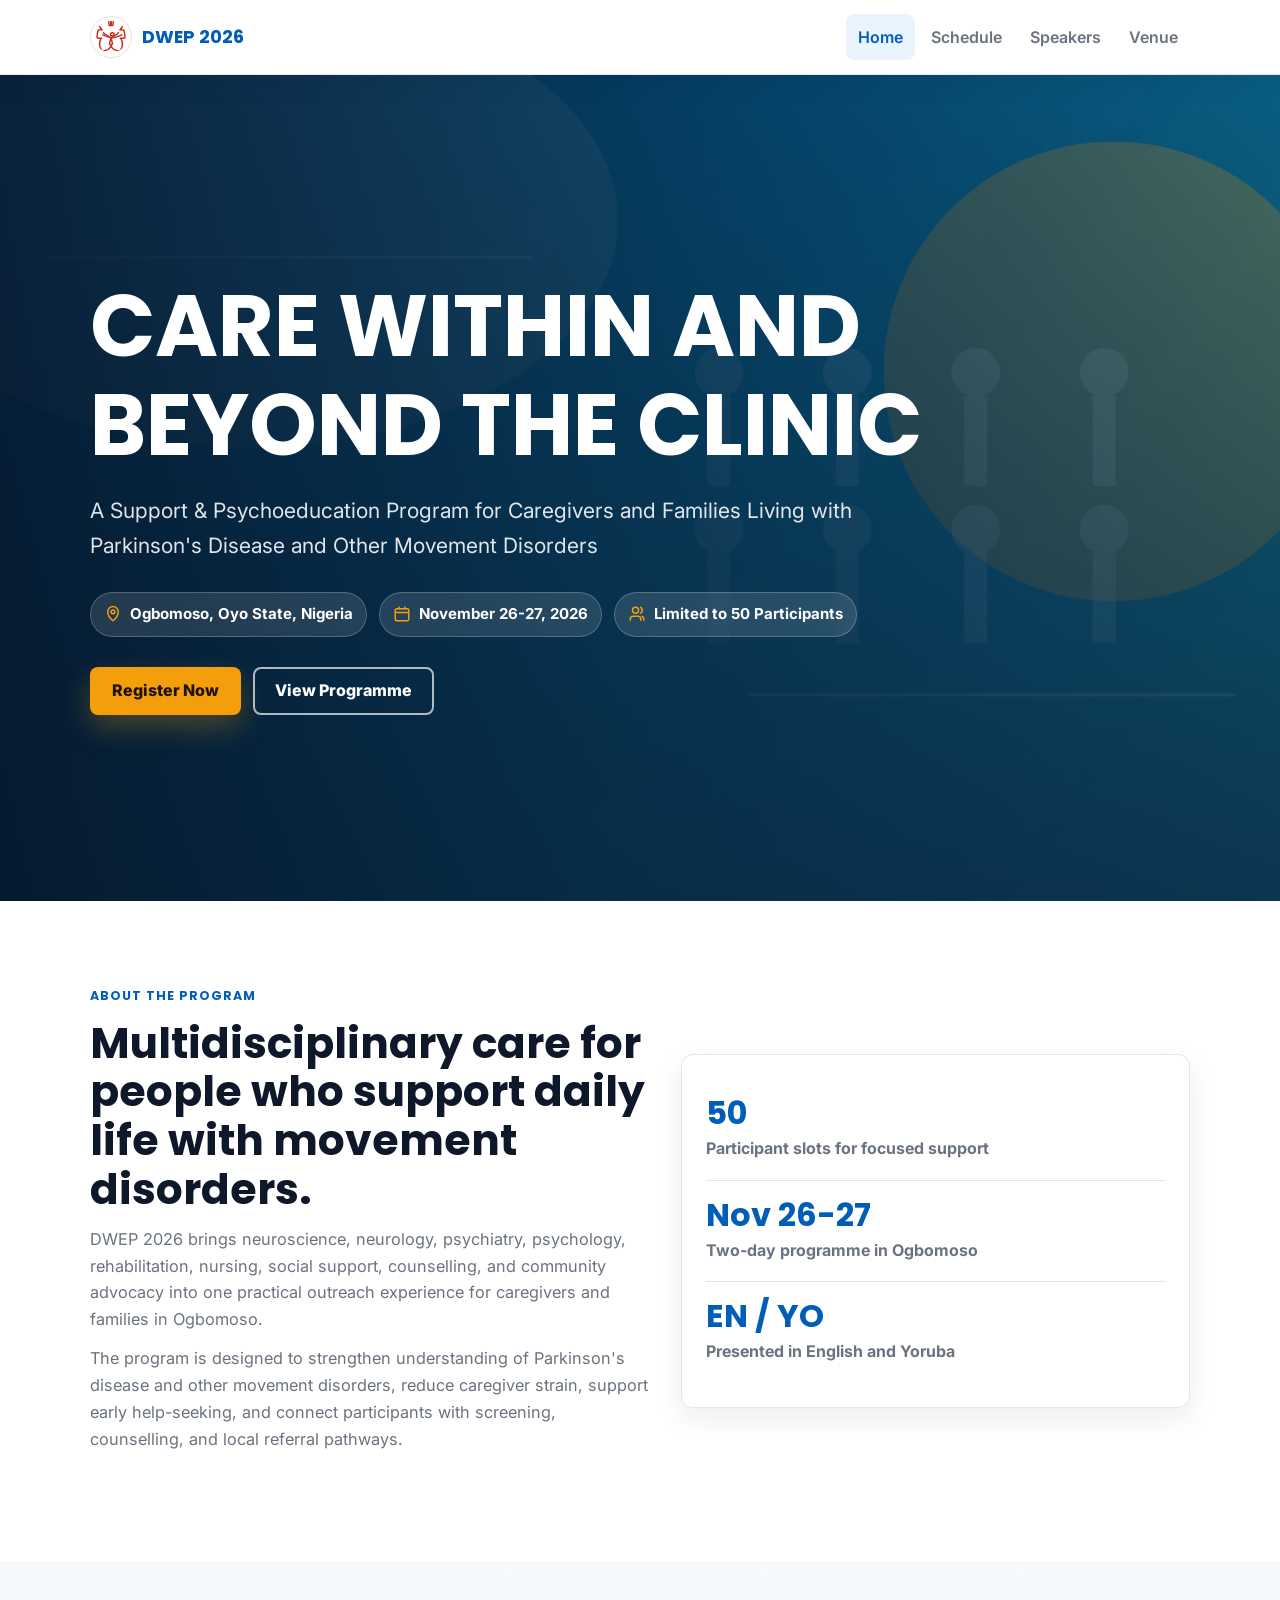
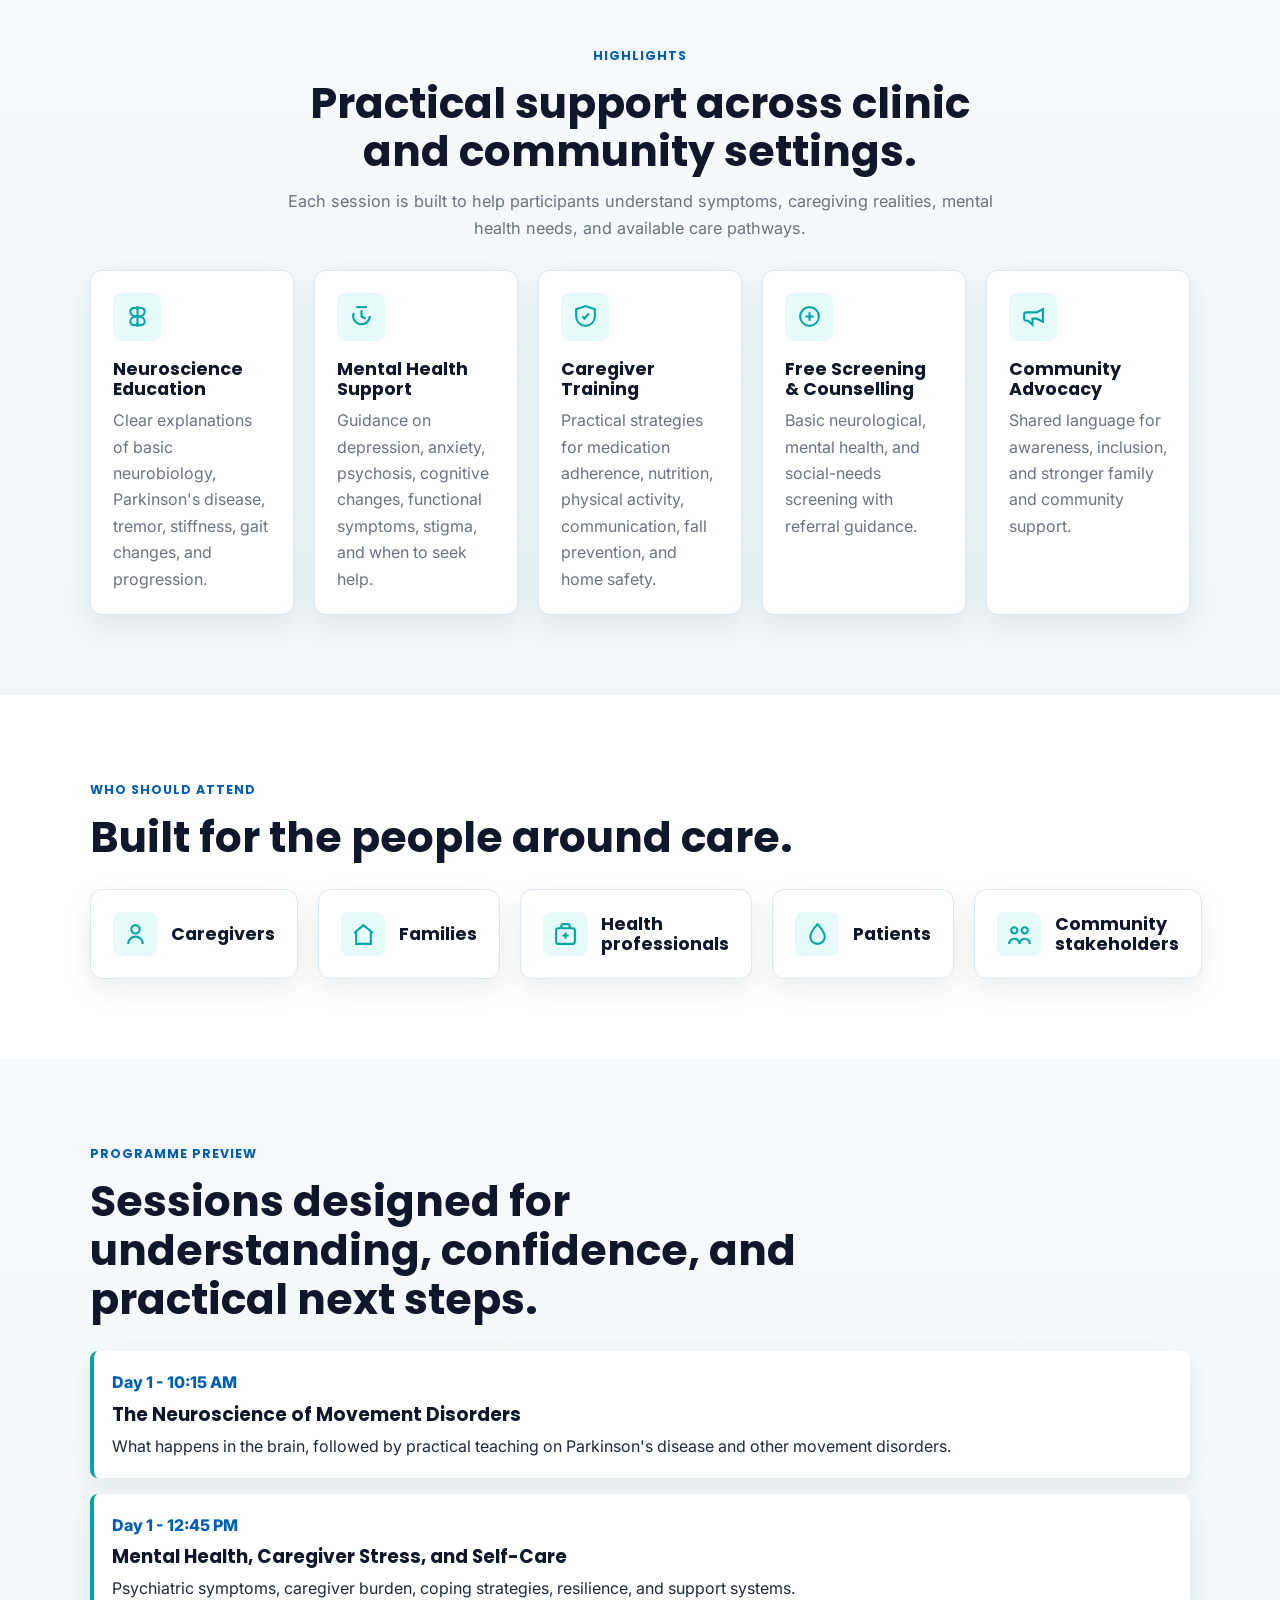
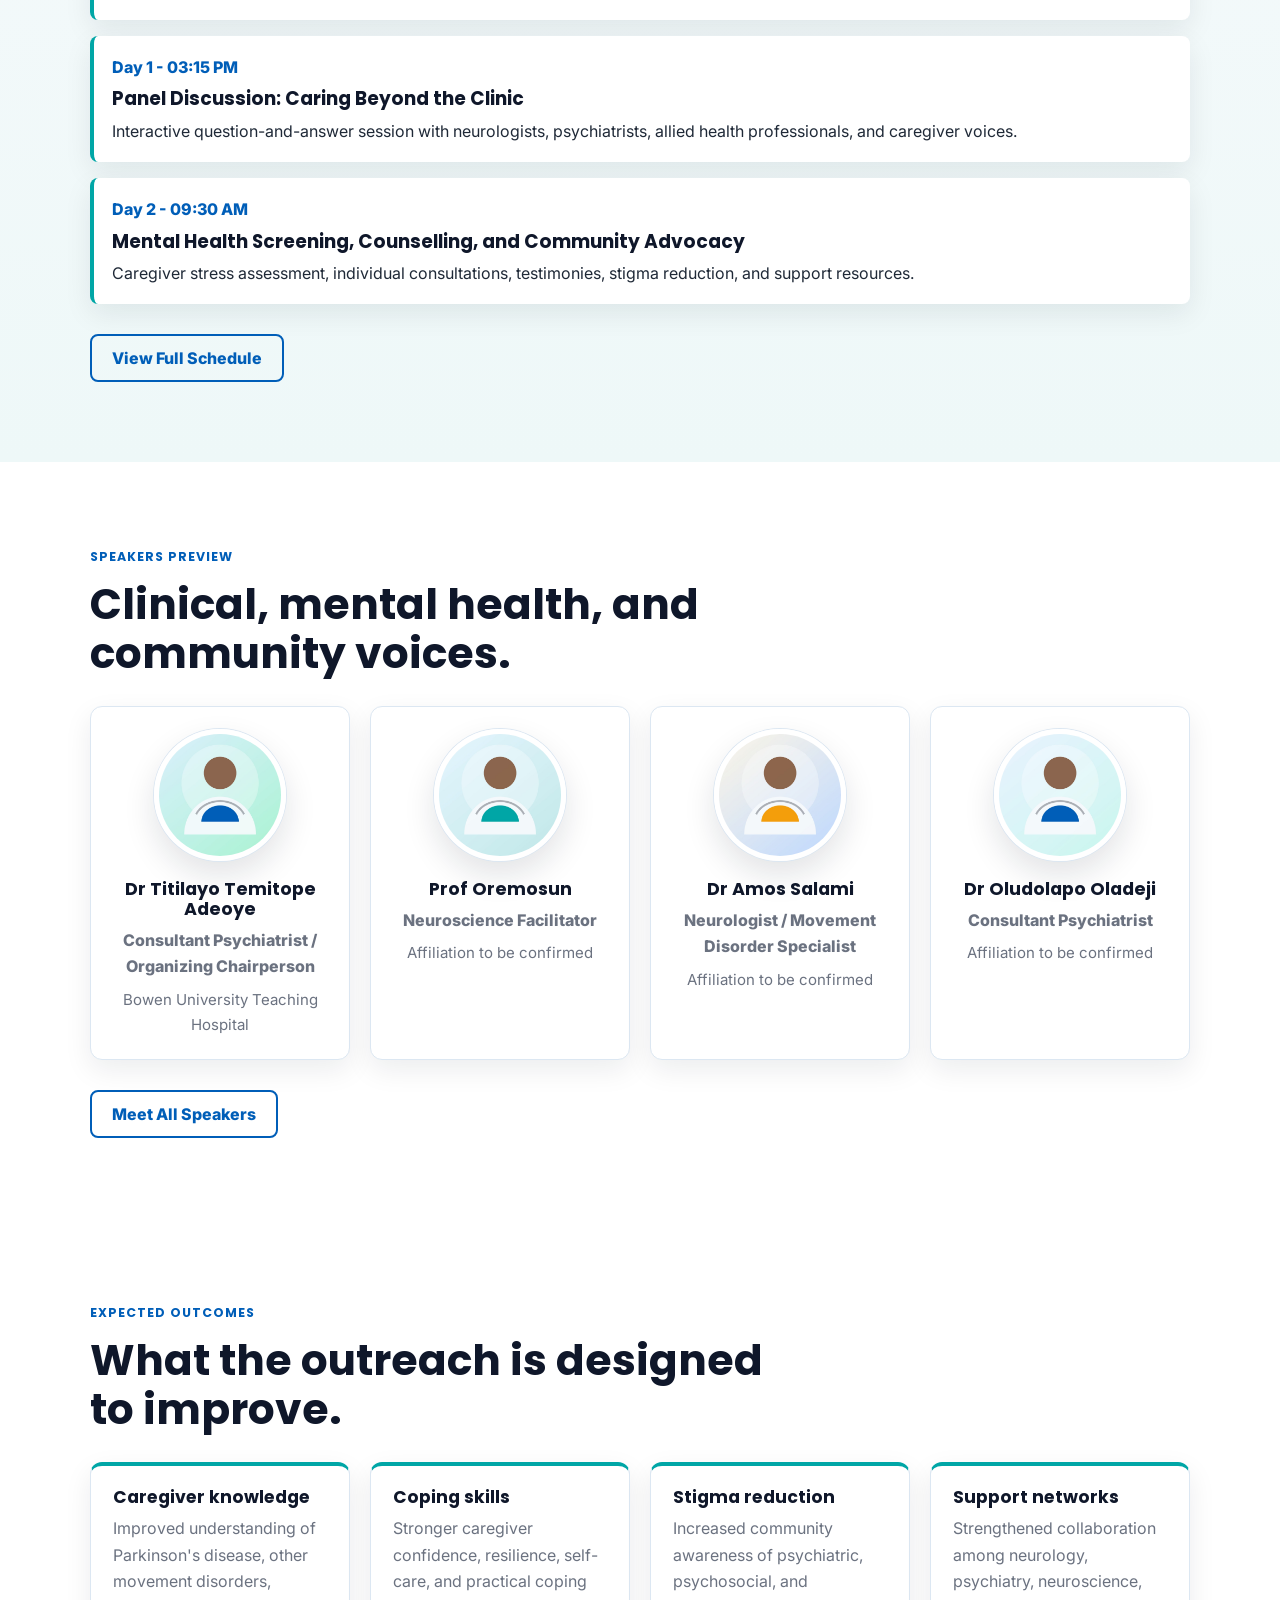
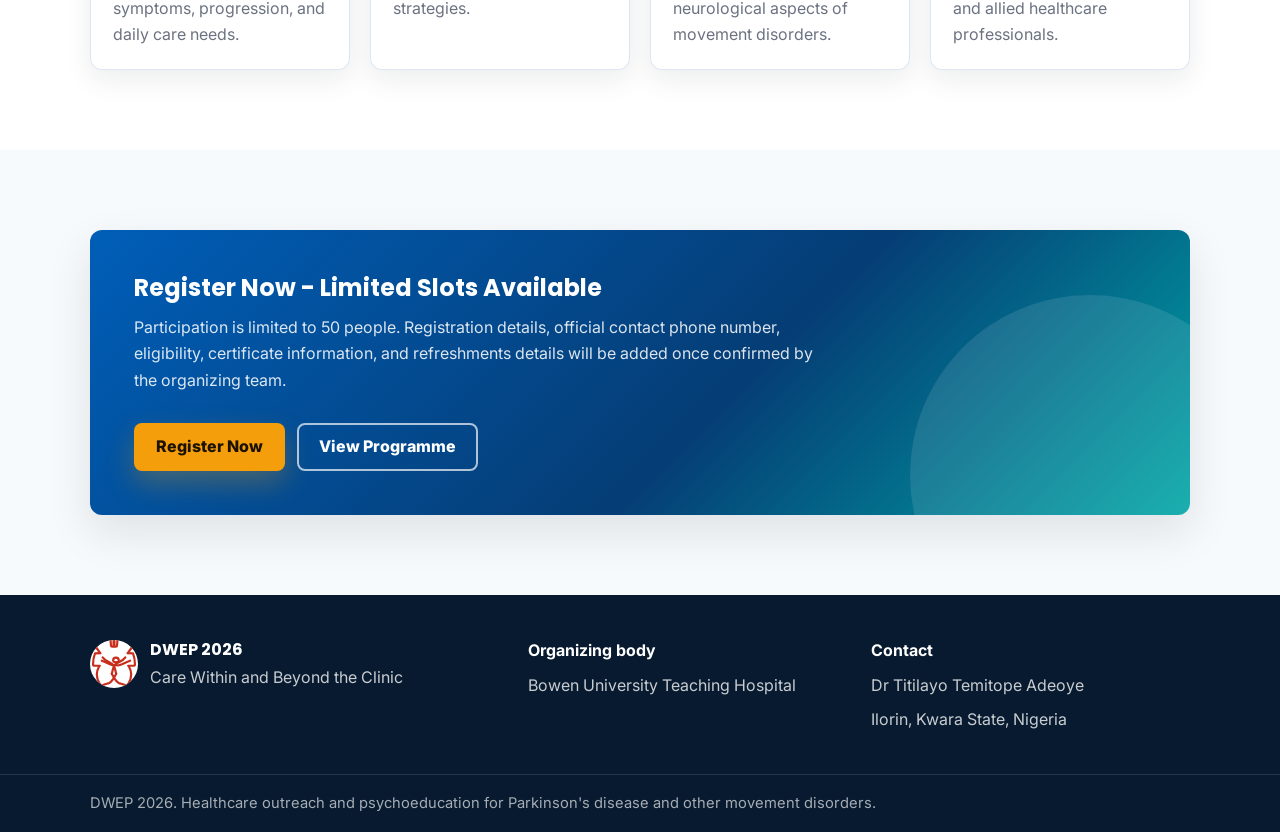
==== index.html @ 872b18bb "Build DWEP outreach website" ====
<!DOCTYPE html>
<html lang="en">
<head>
  <meta charset="UTF-8">
  <meta name="viewport" content="width=device-width, initial-scale=1.0">
  <meta name="description" content="DWEP 2026 is a November 26-27, 2026 healthcare outreach and psychoeducation program for Parkinson's disease and other movement disorders in Nigeria.">
  <title>DWEP 2026 | Care Within and Beyond the Clinic</title>
  <link rel="preconnect" href="https://fonts.googleapis.com">
  <link rel="preconnect" href="https://fonts.gstatic.com" crossorigin>
  <link href="https://fonts.googleapis.com/css2?family=Inter:wght@400;500;700;800&family=Poppins:wght@600;700&display=swap" rel="stylesheet">
  <link rel="stylesheet" href="main.css">
</head>
<body>
  <a class="skip-link" href="#main">Skip to content</a>

  <header class="site-header">
    <div class="container navbar">
      <a class="brand" href="index.html" aria-label="DWEP 2026 home">
        <img class="brand-logo" src="assets/images/ipmds-logo.svg" alt="International Parkinson and Movement Disorder Society logo">
        <span>DWEP 2026</span>
      </a>
      <button class="nav-toggle" type="button" aria-label="Open navigation" aria-controls="primary-menu" aria-expanded="false">
        <span aria-hidden="true"></span>
      </button>
      <nav class="nav-menu" id="primary-menu" aria-label="Primary navigation">
        <a class="nav-link active" href="index.html">Home</a>
        <a class="nav-link" href="schedule.html">Schedule</a>
        <a class="nav-link" href="speakers.html">Speakers</a>
        <a class="nav-link" href="venue.html">Venue</a>
      </nav>
    </div>
  </header>

  <main id="main">
    <section class="hero" aria-label="DWEP 2026 event introduction">
      <div class="hero-slider" aria-hidden="true">
        <div class="hero-slide is-active" style="background-image: url('assets/images/hero-1.jpg');"></div>
        <div class="hero-slide" style="background-image: url('assets/images/hero-2.jpg');"></div>
        <div class="hero-slide" style="background-image: url('assets/images/hero-3.jpg');"></div>
        <div class="hero-slide" style="background-image: url('assets/images/hero-4.jpg');"></div>
      </div>
      <div class="container hero-content">
        <div class="hero-copy">
          <h1>CARE WITHIN AND BEYOND THE CLINIC</h1>
          <p class="hero-subtitle">A Support &amp; Psychoeducation Program for Caregivers and Families Living with Parkinson's Disease and Other Movement Disorders</p>
          <div class="meta-row" aria-label="Event details">
            <span class="meta-item">
              <svg viewBox="0 0 24 24" fill="none" stroke="currentColor" stroke-width="2" aria-hidden="true"><path d="M12 21s7-5.1 7-12a7 7 0 1 0-14 0c0 6.9 7 12 7 12Z"/><circle cx="12" cy="9" r="2.5"/></svg>
              Ogbomoso, Oyo State, Nigeria
            </span>
            <span class="meta-item">
              <svg viewBox="0 0 24 24" fill="none" stroke="currentColor" stroke-width="2" aria-hidden="true"><path d="M8 2v4M16 2v4M3 10h18"/><rect x="3" y="5" width="18" height="16" rx="2"/></svg>
              November 26-27, 2026
            </span>
            <span class="meta-item">
              <svg viewBox="0 0 24 24" fill="none" stroke="currentColor" stroke-width="2" aria-hidden="true"><path d="M17 21v-2a4 4 0 0 0-4-4H7a4 4 0 0 0-4 4v2"/><circle cx="10" cy="7" r="4"/><path d="M21 21v-2a4 4 0 0 0-3-3.87"/><path d="M16 3.13a4 4 0 0 1 0 7.75"/></svg>
              Limited to 50 Participants
            </span>
          </div>
          <div class="hero-actions">
            <a class="btn btn-primary" href="#register">Register Now</a>
            <a class="btn btn-secondary" href="schedule.html">View Programme</a>
          </div>
        </div>
      </div>
    </section>

    <section class="section section-white" id="about">
      <div class="container about-layout">
        <div class="section-header">
          <span class="eyebrow">About the program</span>
          <h2>Multidisciplinary care for people who support daily life with movement disorders.</h2>
          <p>DWEP 2026 brings neuroscience, neurology, psychiatry, psychology, rehabilitation, nursing, social support, counselling, and community advocacy into one practical outreach experience for caregivers and families in Ogbomoso.</p>
          <p>The program is designed to strengthen understanding of Parkinson's disease and other movement disorders, reduce caregiver strain, support early help-seeking, and connect participants with screening, counselling, and local referral pathways.</p>
        </div>
        <aside class="about-panel" aria-label="Program summary">
          <div class="about-stat">
            <strong>50</strong>
            <span>Participant slots for focused support</span>
          </div>
          <div class="about-stat">
            <strong>Nov 26-27</strong>
            <span>Two-day programme in Ogbomoso</span>
          </div>
          <div class="about-stat">
            <strong>EN / YO</strong>
            <span>Presented in English and Yoruba</span>
          </div>
        </aside>
      </div>
    </section>

    <section class="section section-muted">
      <div class="container">
        <div class="section-header center">
          <span class="eyebrow">Highlights</span>
          <h2>Practical support across clinic and community settings.</h2>
          <p>Each session is built to help participants understand symptoms, caregiving realities, mental health needs, and available care pathways.</p>
        </div>
        <div class="grid grid-5">
          <article class="card feature-card">
            <span class="icon-box" aria-hidden="true"><svg viewBox="0 0 24 24" fill="none" stroke="currentColor" stroke-width="2"><path d="M12 2v20M5 7a4 4 0 0 1 7-2 4 4 0 0 1 7 2c0 3-3 5-7 5s-7-2-7-5Z"/><path d="M5 17a4 4 0 0 0 7 2 4 4 0 0 0 7-2c0-3-3-5-7-5s-7 2-7 5Z"/></svg></span>
            <h3>Neuroscience Education</h3>
            <p>Clear explanations of basic neurobiology, Parkinson's disease, tremor, stiffness, gait changes, and progression.</p>
          </article>
          <article class="card feature-card">
            <span class="icon-box" aria-hidden="true"><svg viewBox="0 0 24 24" fill="none" stroke="currentColor" stroke-width="2"><path d="M20 11.5a8 8 0 1 1-15.5-2.8"/><path d="M12 6v6l4 2"/><path d="M7 3h10"/></svg></span>
            <h3>Mental Health Support</h3>
            <p>Guidance on depression, anxiety, psychosis, cognitive changes, functional symptoms, stigma, and when to seek help.</p>
          </article>
          <article class="card feature-card">
            <span class="icon-box" aria-hidden="true"><svg viewBox="0 0 24 24" fill="none" stroke="currentColor" stroke-width="2"><path d="M12 21a9 9 0 0 0 9-9V5l-9-3-9 3v7a9 9 0 0 0 9 9Z"/><path d="m9 12 2 2 4-5"/></svg></span>
            <h3>Caregiver Training</h3>
            <p>Practical strategies for medication adherence, nutrition, physical activity, communication, fall prevention, and home safety.</p>
          </article>
          <article class="card feature-card">
            <span class="icon-box" aria-hidden="true"><svg viewBox="0 0 24 24" fill="none" stroke="currentColor" stroke-width="2"><circle cx="12" cy="12" r="9"/><path d="M12 8v8M8 12h8"/></svg></span>
            <h3>Free Screening &amp; Counselling</h3>
            <p>Basic neurological, mental health, and social-needs screening with referral guidance.</p>
          </article>
          <article class="card feature-card">
            <span class="icon-box" aria-hidden="true"><svg viewBox="0 0 24 24" fill="none" stroke="currentColor" stroke-width="2"><path d="M3 11v3a2 2 0 0 0 2 2h2l4 4v-6h4l6 3V5l-6 3H5a2 2 0 0 0-2 2Z"/></svg></span>
            <h3>Community Advocacy</h3>
            <p>Shared language for awareness, inclusion, and stronger family and community support.</p>
          </article>
        </div>
      </div>
    </section>

    <section class="section section-white">
      <div class="container">
        <div class="section-header">
          <span class="eyebrow">Who should attend</span>
          <h2>Built for the people around care.</h2>
        </div>
        <div class="grid grid-5">
          <article class="card attendee-card">
            <span class="icon-box" aria-hidden="true"><svg viewBox="0 0 24 24" fill="none" stroke="currentColor" stroke-width="2"><circle cx="12" cy="7" r="4"/><path d="M5 21a7 7 0 0 1 14 0"/></svg></span>
            <h3>Caregivers</h3>
          </article>
          <article class="card attendee-card">
            <span class="icon-box" aria-hidden="true"><svg viewBox="0 0 24 24" fill="none" stroke="currentColor" stroke-width="2"><path d="M3 10.5 12 3l9 7.5"/><path d="M5 9.5V21h14V9.5"/></svg></span>
            <h3>Families</h3>
          </article>
          <article class="card attendee-card">
            <span class="icon-box" aria-hidden="true"><svg viewBox="0 0 24 24" fill="none" stroke="currentColor" stroke-width="2"><path d="M8 6V4a2 2 0 0 1 2-2h4a2 2 0 0 1 2 2v2"/><rect x="3" y="6" width="18" height="15" rx="2"/><path d="M12 10v6M9 13h6"/></svg></span>
            <h3>Health professionals</h3>
          </article>
          <article class="card attendee-card">
            <span class="icon-box" aria-hidden="true"><svg viewBox="0 0 24 24" fill="none" stroke="currentColor" stroke-width="2"><path d="M19 14c0 4-3 7-7 7s-7-3-7-7 7-12 7-12 7 8 7 12Z"/></svg></span>
            <h3>Patients</h3>
          </article>
          <article class="card attendee-card">
            <span class="icon-box" aria-hidden="true"><svg viewBox="0 0 24 24" fill="none" stroke="currentColor" stroke-width="2"><circle cx="7" cy="8" r="3"/><circle cx="17" cy="8" r="3"/><path d="M2 21a5 5 0 0 1 10 0M12 21a5 5 0 0 1 10 0"/></svg></span>
            <h3>Community stakeholders</h3>
          </article>
        </div>
      </div>
    </section>

    <section class="section section-muted">
      <div class="container">
        <div class="section-header">
          <span class="eyebrow">Programme preview</span>
          <h2>Sessions designed for understanding, confidence, and practical next steps.</h2>
        </div>
        <div class="programme-list">
          <article class="programme-item">
            <span class="programme-time">Day 1 - 10:15 AM</span>
            <h3>The Neuroscience of Movement Disorders</h3>
            <p>What happens in the brain, followed by practical teaching on Parkinson's disease and other movement disorders.</p>
          </article>
          <article class="programme-item">
            <span class="programme-time">Day 1 - 12:45 PM</span>
            <h3>Mental Health, Caregiver Stress, and Self-Care</h3>
            <p>Psychiatric symptoms, caregiver burden, coping strategies, resilience, and support systems.</p>
          </article>
          <article class="programme-item">
            <span class="programme-time">Day 1 - 03:15 PM</span>
            <h3>Panel Discussion: Caring Beyond the Clinic</h3>
            <p>Interactive question-and-answer session with neurologists, psychiatrists, allied health professionals, and caregiver voices.</p>
          </article>
          <article class="programme-item">
            <span class="programme-time">Day 2 - 09:30 AM</span>
            <h3>Mental Health Screening, Counselling, and Community Advocacy</h3>
            <p>Caregiver stress assessment, individual consultations, testimonies, stigma reduction, and support resources.</p>
          </article>
        </div>
        <div class="section-actions">
          <a class="btn btn-outline" href="schedule.html">View Full Schedule</a>
        </div>
      </div>
    </section>

    <section class="section section-white">
      <div class="container">
        <div class="section-header">
          <span class="eyebrow">Speakers preview</span>
          <h2>Clinical, mental health, and community voices.</h2>
        </div>
        <div class="grid grid-4 speakers-preview">
          <article class="card speaker-card">
            <img class="speaker-photo" src="assets/images/speaker-1.jpg" alt="Placeholder portrait for Dr Titilayo Temitope Adeoye">
            <h3>Dr Titilayo Temitope Adeoye</h3>
            <p class="speaker-title">Consultant Psychiatrist / Organizing Chairperson</p>
            <p class="speaker-affiliation">Bowen University Teaching Hospital</p>
          </article>
          <article class="card speaker-card">
            <img class="speaker-photo" src="assets/images/speaker-2.jpg" alt="Placeholder portrait for Prof Oremosun">
            <h3>Prof Oremosun</h3>
            <p class="speaker-title">Neuroscience Facilitator</p>
            <p class="speaker-affiliation">Affiliation to be confirmed</p>
          </article>
          <article class="card speaker-card">
            <img class="speaker-photo" src="assets/images/speaker-3.jpg" alt="Placeholder portrait for Dr Amos Salami">
            <h3>Dr Amos Salami</h3>
            <p class="speaker-title">Neurologist / Movement Disorder Specialist</p>
            <p class="speaker-affiliation">Affiliation to be confirmed</p>
          </article>
          <article class="card speaker-card">
            <img class="speaker-photo" src="assets/images/speaker-4.jpg" alt="Placeholder portrait for Dr Oludolapo Oladeji">
            <h3>Dr Oludolapo Oladeji</h3>
            <p class="speaker-title">Consultant Psychiatrist</p>
            <p class="speaker-affiliation">Affiliation to be confirmed</p>
          </article>
        </div>
        <div class="section-actions">
          <a class="btn btn-outline" href="speakers.html">Meet All Speakers</a>
        </div>
      </div>
    </section>

    <section class="section section-white">
      <div class="container">
        <div class="section-header">
          <span class="eyebrow">Expected outcomes</span>
          <h2>What the outreach is designed to improve.</h2>
        </div>
        <div class="grid grid-4">
          <article class="card outcome-card">
            <h3>Caregiver knowledge</h3>
            <p>Improved understanding of Parkinson's disease, other movement disorders, symptoms, progression, and daily care needs.</p>
          </article>
          <article class="card outcome-card">
            <h3>Coping skills</h3>
            <p>Stronger caregiver confidence, resilience, self-care, and practical coping strategies.</p>
          </article>
          <article class="card outcome-card">
            <h3>Stigma reduction</h3>
            <p>Increased community awareness of psychiatric, psychosocial, and neurological aspects of movement disorders.</p>
          </article>
          <article class="card outcome-card">
            <h3>Support networks</h3>
            <p>Strengthened collaboration among neurology, psychiatry, neuroscience, and allied healthcare professionals.</p>
          </article>
        </div>
      </div>
    </section>

    <section class="section" id="register">
      <div class="container">
        <div class="cta-band">
          <div class="cta-content">
            <h2>Register Now - Limited Slots Available</h2>
            <p>Participation is limited to 50 people. Registration details, official contact phone number, eligibility, certificate information, and refreshments details will be added once confirmed by the organizing team.</p>
            <div class="cta-actions">
              <a class="btn btn-primary" href="#register">Register Now</a>
              <a class="btn btn-secondary" href="schedule.html">View Programme</a>
            </div>
          </div>
        </div>
      </div>
    </section>

    <!--
      Publication details staging block. Add back to the public page when confirmed:
      - Official phone: To be confirmed
      - Email enquiries: To be confirmed
      - Registration link: Google Form to be added
      - Attendance fee: To be confirmed
      - Eligibility: Caregivers, families, patients, health workers, and stakeholders - final wording to be confirmed
      - Certificates: To be confirmed
      - Meals / refreshments: To be confirmed
      - Flyer / PDF: Download link to be added
    -->
  </main>

  <footer class="site-footer">
    <div class="container footer-layout">
      <div class="footer-brand">
        <img src="assets/images/ipmds-logo.svg" alt="International Parkinson and Movement Disorder Society logo">
        <div>
          <strong>DWEP 2026</strong>
          <span>Care Within and Beyond the Clinic</span>
        </div>
      </div>
      <div class="footer-meta">
        <strong>Organizing body</strong>
        <span>Bowen University Teaching Hospital</span>
      </div>
      <div class="footer-meta">
        <strong>Contact</strong>
        <span>Dr Titilayo Temitope Adeoye</span>
        <span>Ilorin, Kwara State, Nigeria</span>
      </div>
    </div>
    <div class="footer-bottom">
      <div class="container">DWEP 2026. Healthcare outreach and psychoeducation for Parkinson's disease and other movement disorders.</div>
    </div>
  </footer>

  <script src="main.js" defer></script>
</body>
</html>
---- main.css ----
:root {
  --primary: #005EB8;
  --secondary: #00A6A6;
  --accent: #F59E0B;
  --bg: #F7FAFC;
  --text: #1F2937;
  --muted: #6B7280;
  --white: #FFFFFF;
  --ink: #0F172A;
  --line: #DCE7F2;
  --soft-blue: #EAF4FF;
  --soft-teal: #E6FAFA;
  --shadow: 0 18px 45px rgba(15, 23, 42, 0.1);
  --shadow-soft: 0 10px 28px rgba(15, 23, 42, 0.08);
  --radius: 12px;
  --radius-sm: 8px;
  --container: 1100px;
}

*,
*::before,
*::after {
  box-sizing: border-box;
}

html {
  scroll-behavior: smooth;
}

body {
  margin: 0;
  color: var(--text);
  background: var(--bg);
  font-family: "Inter", Arial, sans-serif;
  font-size: 16px;
  line-height: 1.65;
  -webkit-font-smoothing: antialiased;
  text-rendering: optimizeLegibility;
}

img {
  display: block;
  max-width: 100%;
}

a {
  color: inherit;
  text-decoration: none;
}

p {
  margin: 0;
}

h1,
h2,
h3,
h4 {
  margin: 0;
  color: var(--ink);
  font-family: "Poppins", Arial, sans-serif;
  line-height: 1.15;
  letter-spacing: 0;
}

button,
input,
textarea,
select {
  font: inherit;
}

.skip-link {
  position: fixed;
  top: 12px;
  left: 12px;
  z-index: 1000;
  padding: 10px 14px;
  border-radius: var(--radius-sm);
  background: var(--ink);
  color: var(--white);
  transform: translateY(-160%);
  transition: transform 160ms ease;
}

.skip-link:focus {
  transform: translateY(0);
}

.container {
  width: min(100% - 32px, var(--container));
  margin-inline: auto;
}

.section {
  padding: 50px 0;
}

.section-white {
  background: var(--white);
}

.section-muted {
  background: linear-gradient(180deg, #F7FAFC 0%, #EEF8F8 100%);
}

.section-header {
  max-width: 720px;
  margin-bottom: 28px;
}

.section-header.center {
  margin-inline: auto;
  text-align: center;
}

.section-header h2 {
  font-size: clamp(1.85rem, 5vw, 2.65rem);
}

.section-header p {
  margin-top: 12px;
  color: var(--muted);
  font-size: 1.02rem;
}

.eyebrow {
  display: inline-flex;
  margin-bottom: 12px;
  color: var(--primary);
  font-family: "Poppins", Arial, sans-serif;
  font-size: 0.78rem;
  font-weight: 700;
  letter-spacing: 0.08em;
  text-transform: uppercase;
}

.site-header {
  position: sticky;
  top: 0;
  z-index: 100;
  border-bottom: 1px solid rgba(220, 231, 242, 0.85);
  background: rgba(255, 255, 255, 0.92);
  box-shadow: 0 8px 28px rgba(15, 23, 42, 0.06);
  backdrop-filter: blur(16px);
}

.navbar {
  display: flex;
  min-height: 74px;
  align-items: center;
  justify-content: space-between;
  gap: 18px;
}

.brand {
  display: inline-flex;
  align-items: center;
  gap: 10px;
  min-width: 0;
  color: var(--primary);
  font-family: "Poppins", Arial, sans-serif;
  font-size: 1.12rem;
  font-weight: 700;
}

.brand-logo {
  width: 42px;
  height: 42px;
  flex: 0 0 auto;
  padding: 4px;
  border: 1px solid rgba(201, 45, 27, 0.16);
  border-radius: 50%;
  background: var(--white);
}

.nav-toggle {
  display: inline-grid;
  width: 44px;
  height: 44px;
  place-items: center;
  border: 1px solid var(--line);
  border-radius: var(--radius-sm);
  background: var(--white);
  color: var(--primary);
  cursor: pointer;
}

.nav-toggle span {
  position: relative;
  width: 20px;
  height: 2px;
  border-radius: 999px;
  background: currentColor;
}

.nav-toggle span::before,
.nav-toggle span::after {
  position: absolute;
  left: 0;
  width: 20px;
  height: 2px;
  border-radius: inherit;
  background: currentColor;
  content: "";
}

.nav-toggle span::before {
  top: -7px;
}

.nav-toggle span::after {
  top: 7px;
}

.nav-menu {
  position: absolute;
  top: 74px;
  right: 16px;
  left: 16px;
  display: none;
  flex-direction: column;
  gap: 4px;
  padding: 10px;
  border: 1px solid var(--line);
  border-radius: var(--radius);
  background: var(--white);
  box-shadow: var(--shadow-soft);
}

.nav-menu.is-open {
  display: flex;
}

.nav-link {
  padding: 11px 12px;
  border-radius: var(--radius-sm);
  color: var(--muted);
  font-weight: 600;
  transition: background 180ms ease, color 180ms ease;
}

.nav-link:hover,
.nav-link:focus-visible,
.nav-link.active {
  background: var(--soft-blue);
  color: var(--primary);
}

.hero {
  position: relative;
  min-height: calc(100vh - 74px);
  overflow: hidden;
  isolation: isolate;
  color: var(--white);
}

.hero::after {
  position: absolute;
  inset: 0;
  z-index: -1;
  background:
    linear-gradient(90deg, rgba(5, 24, 44, 0.88) 0%, rgba(4, 45, 74, 0.68) 48%, rgba(0, 94, 184, 0.18) 100%),
    linear-gradient(180deg, rgba(15, 23, 42, 0.18) 0%, rgba(15, 23, 42, 0.78) 100%);
  content: "";
}

.hero-slider {
  position: absolute;
  inset: 0;
  z-index: -2;
}

.hero-slide {
  position: absolute;
  inset: 0;
  background-position: center;
  background-size: cover;
  opacity: 0;
  transform: scale(1.02);
  transition: opacity 900ms ease, transform 4000ms ease;
}

.hero-slide.is-active {
  opacity: 1;
  transform: scale(1);
}

.hero-content {
  display: grid;
  min-height: calc(100vh - 74px);
  align-content: center;
  padding: 72px 0 56px;
}

.hero-copy {
  max-width: 860px;
  opacity: 1;
}

.hero h1 {
  color: var(--white);
  font-size: clamp(2.4rem, 10vw, 5.35rem);
  max-width: 920px;
}

.hero-subtitle {
  max-width: 780px;
  margin-top: 20px;
  color: rgba(255, 255, 255, 0.88);
  font-size: clamp(1.04rem, 3.2vw, 1.32rem);
  line-height: 1.65;
}

.meta-row {
  display: flex;
  flex-wrap: wrap;
  gap: 12px;
  margin-top: 28px;
}

.meta-item {
  display: inline-flex;
  align-items: center;
  gap: 8px;
  min-height: 42px;
  padding: 9px 13px;
  border: 1px solid rgba(255, 255, 255, 0.22);
  border-radius: 999px;
  background: rgba(255, 255, 255, 0.12);
  color: var(--white);
  font-size: 0.94rem;
  font-weight: 700;
  backdrop-filter: blur(8px);
}

.meta-item svg {
  width: 18px;
  height: 18px;
  color: var(--accent);
}

.hero-actions,
.cta-actions,
.section-actions {
  display: flex;
  flex-wrap: wrap;
  gap: 12px;
  margin-top: 30px;
}

.btn {
  display: inline-flex;
  min-height: 48px;
  align-items: center;
  justify-content: center;
  gap: 8px;
  padding: 12px 20px;
  border: 2px solid transparent;
  border-radius: var(--radius-sm);
  font-weight: 800;
  line-height: 1.1;
  transition: transform 180ms ease, box-shadow 180ms ease, background 180ms ease, color 180ms ease, border-color 180ms ease;
}

.btn:hover {
  transform: translateY(-2px);
}

.btn-primary {
  background: var(--accent);
  color: #1B1200;
  box-shadow: 0 12px 28px rgba(245, 158, 11, 0.28);
}

.btn-primary:hover,
.btn-primary:focus-visible {
  background: #FDBA2D;
}

.btn-secondary {
  border-color: rgba(255, 255, 255, 0.68);
  color: var(--white);
}

.btn-secondary:hover,
.btn-secondary:focus-visible {
  background: var(--white);
  color: var(--primary);
}

.btn-outline {
  border-color: var(--primary);
  color: var(--primary);
}

.btn-outline:hover,
.btn-outline:focus-visible {
  background: var(--primary);
  color: var(--white);
}

.grid {
  display: grid;
  gap: 20px;
}

.grid-2,
.grid-3,
.grid-4,
.grid-5 {
  grid-template-columns: 1fr;
}

.about-layout {
  display: grid;
  gap: 28px;
  align-items: center;
}

.about-panel {
  padding: 24px;
  border: 1px solid var(--line);
  border-radius: var(--radius);
  background: var(--white);
  box-shadow: var(--shadow-soft);
}

.about-stat {
  display: grid;
  gap: 6px;
  padding: 18px 0;
  border-bottom: 1px solid var(--line);
}

.about-stat:last-child {
  border-bottom: 0;
}

.about-stat strong {
  color: var(--primary);
  font-family: "Poppins", Arial, sans-serif;
  font-size: 2rem;
  line-height: 1;
}

.about-stat span {
  color: var(--muted);
  font-weight: 700;
}

.card {
  border: 1px solid var(--line);
  border-radius: var(--radius);
  background: var(--white);
  box-shadow: var(--shadow-soft);
}

.feature-card,
.attendee-card,
.session-card,
.outcome-card,
.speaker-card {
  padding: 22px;
}

.feature-card {
  transition: transform 180ms ease, box-shadow 180ms ease;
}

.feature-card:hover {
  transform: translateY(-4px);
  box-shadow: var(--shadow);
}

.icon-box {
  display: inline-grid;
  width: 48px;
  height: 48px;
  place-items: center;
  margin-bottom: 18px;
  border-radius: var(--radius-sm);
  background: var(--soft-teal);
  color: var(--secondary);
}

.icon-box svg {
  width: 25px;
  height: 25px;
}

.feature-card h3,
.attendee-card h3,
.session-card h3,
.speaker-card h3 {
  font-size: 1.1rem;
}

.feature-card p,
.attendee-card p,
.session-card p,
.outcome-card p,
.speaker-card p {
  margin-top: 8px;
  color: var(--muted);
}

.outcome-card {
  min-height: 100%;
  border-top: 4px solid var(--secondary);
}

.outcome-card h3 {
  font-size: 1.08rem;
}

.attendee-card {
  display: flex;
  align-items: center;
  gap: 14px;
}

.attendee-card .icon-box {
  width: 44px;
  height: 44px;
  margin: 0;
  flex: 0 0 auto;
}

.programme-list {
  display: grid;
  gap: 16px;
}

.programme-item {
  display: grid;
  gap: 8px;
  padding: 18px;
  border-left: 4px solid var(--secondary);
  border-radius: var(--radius-sm);
  background: var(--white);
  box-shadow: var(--shadow-soft);
}

.programme-time {
  color: var(--primary);
  font-weight: 800;
}

.speakers-preview {
  align-items: stretch;
}

.speaker-card {
  text-align: center;
  transition: transform 180ms ease, box-shadow 180ms ease;
}

.speaker-card:hover {
  transform: translateY(-4px);
  box-shadow: var(--shadow);
}

.speaker-photo {
  width: 132px;
  height: 132px;
  margin: 0 auto 18px;
  border: 5px solid var(--white);
  border-radius: 50%;
  box-shadow: 0 0 0 1px var(--line), 0 14px 32px rgba(15, 23, 42, 0.12);
  object-fit: cover;
}

.speaker-title {
  color: var(--primary);
  font-weight: 800;
}

.speaker-affiliation {
  color: var(--muted);
  font-size: 0.94rem;
}

.cta-band {
  position: relative;
  overflow: hidden;
  border-radius: var(--radius);
  background: linear-gradient(135deg, var(--primary), #053D75 58%, var(--secondary));
  color: var(--white);
  box-shadow: var(--shadow);
}

.cta-band::after {
  position: absolute;
  right: -80px;
  bottom: -140px;
  width: 360px;
  height: 360px;
  border-radius: 50%;
  background: rgba(255, 255, 255, 0.1);
  content: "";
}

.cta-content {
  position: relative;
  z-index: 1;
  padding: 32px;
}

.cta-content h2,
.cta-content p {
  color: var(--white);
}

.cta-content p {
  margin-top: 12px;
  max-width: 690px;
  color: rgba(255, 255, 255, 0.86);
}

.page-hero {
  position: relative;
  min-height: 330px;
  display: grid;
  align-items: end;
  overflow: hidden;
  isolation: isolate;
  color: var(--white);
  background-position: center;
  background-size: cover;
}

.page-hero::after {
  position: absolute;
  inset: 0;
  z-index: -1;
  background: linear-gradient(90deg, rgba(5, 24, 44, 0.84), rgba(0, 94, 184, 0.42));
  content: "";
}

.page-hero-content {
  padding: 84px 0 52px;
}

.page-hero h1 {
  color: var(--white);
  font-size: clamp(2.2rem, 8vw, 4.2rem);
}

.page-hero p {
  max-width: 710px;
  margin-top: 14px;
  color: rgba(255, 255, 255, 0.88);
  font-size: 1.08rem;
}

.timeline {
  position: relative;
  display: grid;
  gap: 18px;
  margin-top: 20px;
}

.day-block + .day-block {
  margin-top: 42px;
}

.day-heading {
  display: inline-flex;
  align-items: center;
  gap: 10px;
  margin-bottom: 18px;
  color: var(--primary);
  font-size: 1.45rem;
}

.day-heading::before {
  width: 12px;
  height: 12px;
  border-radius: 50%;
  background: var(--accent);
  content: "";
}

.timeline-card {
  display: grid;
  gap: 14px;
  padding: 20px;
  border: 1px solid var(--line);
  border-radius: var(--radius);
  background: var(--white);
  box-shadow: var(--shadow-soft);
}

.timeline-time {
  color: var(--secondary);
  font-family: "Poppins", Arial, sans-serif;
  font-weight: 700;
}

.timeline-card p {
  color: var(--muted);
}

.timeline-speaker {
  color: var(--primary);
  font-weight: 800;
}

.speaker-grid {
  grid-template-columns: repeat(auto-fit, minmax(230px, 1fr));
}

.details-grid {
  display: grid;
  grid-template-columns: 1fr;
  gap: 14px;
}

.detail-card {
  display: grid;
  gap: 6px;
  padding: 18px;
  border: 1px solid var(--line);
  border-radius: var(--radius-sm);
  background: var(--white);
  box-shadow: var(--shadow-soft);
}

.detail-card strong {
  color: var(--primary);
  font-family: "Poppins", Arial, sans-serif;
  line-height: 1.3;
}

.detail-card span {
  color: var(--muted);
}

.venue-layout {
  display: grid;
  gap: 28px;
}

.venue-details {
  padding: 24px;
}

.venue-details h2 {
  font-size: clamp(1.85rem, 5vw, 2.55rem);
}

.detail-list {
  display: grid;
  gap: 14px;
  margin: 24px 0 0;
  padding: 0;
  list-style: none;
}

.detail-list li {
  display: flex;
  gap: 12px;
  align-items: flex-start;
  color: var(--muted);
}

.detail-list strong {
  display: block;
  color: var(--text);
}

.map-frame {
  position: relative;
  overflow: hidden;
  min-height: 380px;
  border: 0;
  border-radius: var(--radius);
  background:
    linear-gradient(135deg, rgba(0, 94, 184, 0.12), rgba(0, 166, 166, 0.18)),
    url("assets/images/venue-hospital.jpg") center / cover;
  box-shadow: var(--shadow-soft);
}

.map-frame iframe {
  position: relative;
  z-index: 1;
  width: 100%;
  height: 100%;
  min-height: 380px;
  border: 0;
}

.map-card {
  position: absolute;
  right: 18px;
  bottom: 18px;
  z-index: 2;
  max-width: min(320px, calc(100% - 36px));
  padding: 14px 16px;
  border: 1px solid rgba(220, 231, 242, 0.88);
  border-radius: var(--radius-sm);
  background: rgba(255, 255, 255, 0.94);
  box-shadow: var(--shadow-soft);
}

.map-card strong,
.map-card span {
  display: block;
}

.map-card strong {
  color: var(--primary);
  font-family: "Poppins", Arial, sans-serif;
  line-height: 1.25;
}

.map-card span {
  color: var(--muted);
  font-size: 0.92rem;
}

.site-footer {
  background: #071A2F;
  color: rgba(255, 255, 255, 0.78);
}

.footer-layout {
  display: grid;
  gap: 24px;
  padding: 42px 0;
}

.footer-brand {
  display: flex;
  align-items: center;
  gap: 12px;
}

.footer-brand img {
  width: 48px;
  height: 48px;
  border-radius: 50%;
  background: var(--white);
}

.footer-brand strong {
  display: block;
  color: var(--white);
  font-family: "Poppins", Arial, sans-serif;
}

.footer-meta {
  display: grid;
  gap: 8px;
}

.footer-meta strong {
  color: var(--white);
}

.footer-bottom {
  padding: 16px 0;
  border-top: 1px solid rgba(255, 255, 255, 0.12);
  color: rgba(255, 255, 255, 0.64);
  font-size: 0.92rem;
}

@keyframes slideUp {
  from {
    opacity: 0;
    transform: translateY(22px);
  }
  to {
    opacity: 1;
    transform: translateY(0);
  }
}

@media (min-width: 680px) {
  .grid-2,
  .grid-4 {
    grid-template-columns: repeat(2, 1fr);
  }

  .grid-3,
  .grid-5 {
    grid-template-columns: repeat(2, 1fr);
  }

  .timeline-card {
    grid-template-columns: 150px 1fr;
    align-items: start;
  }

  .details-grid {
    grid-template-columns: repeat(2, 1fr);
  }

  .cta-content {
    padding: 44px;
  }
}

@media (min-width: 900px) {
  .section {
    padding: 80px 0;
  }

  .nav-toggle {
    display: none;
  }

  .nav-menu {
    position: static;
    display: flex;
    flex-direction: row;
    align-items: center;
    width: auto;
    padding: 0;
    border: 0;
    background: transparent;
    box-shadow: none;
  }

  .nav-link {
    padding: 10px 12px;
  }

  .grid-3 {
    grid-template-columns: repeat(3, 1fr);
  }

  .grid-4 {
    grid-template-columns: repeat(4, 1fr);
  }

  .grid-5 {
    grid-template-columns: repeat(5, 1fr);
  }

  .about-layout,
  .venue-layout {
    grid-template-columns: 1.05fr 0.95fr;
  }

  .footer-layout {
    grid-template-columns: 1.3fr 1fr 1fr;
    align-items: start;
  }

  .details-grid {
    grid-template-columns: repeat(3, 1fr);
  }
}

@media (prefers-reduced-motion: reduce) {
  *,
  *::before,
  *::after {
    animation-duration: 0.01ms !important;
    animation-iteration-count: 1 !important;
    scroll-behavior: auto !important;
    transition-duration: 0.01ms !important;
  }
}
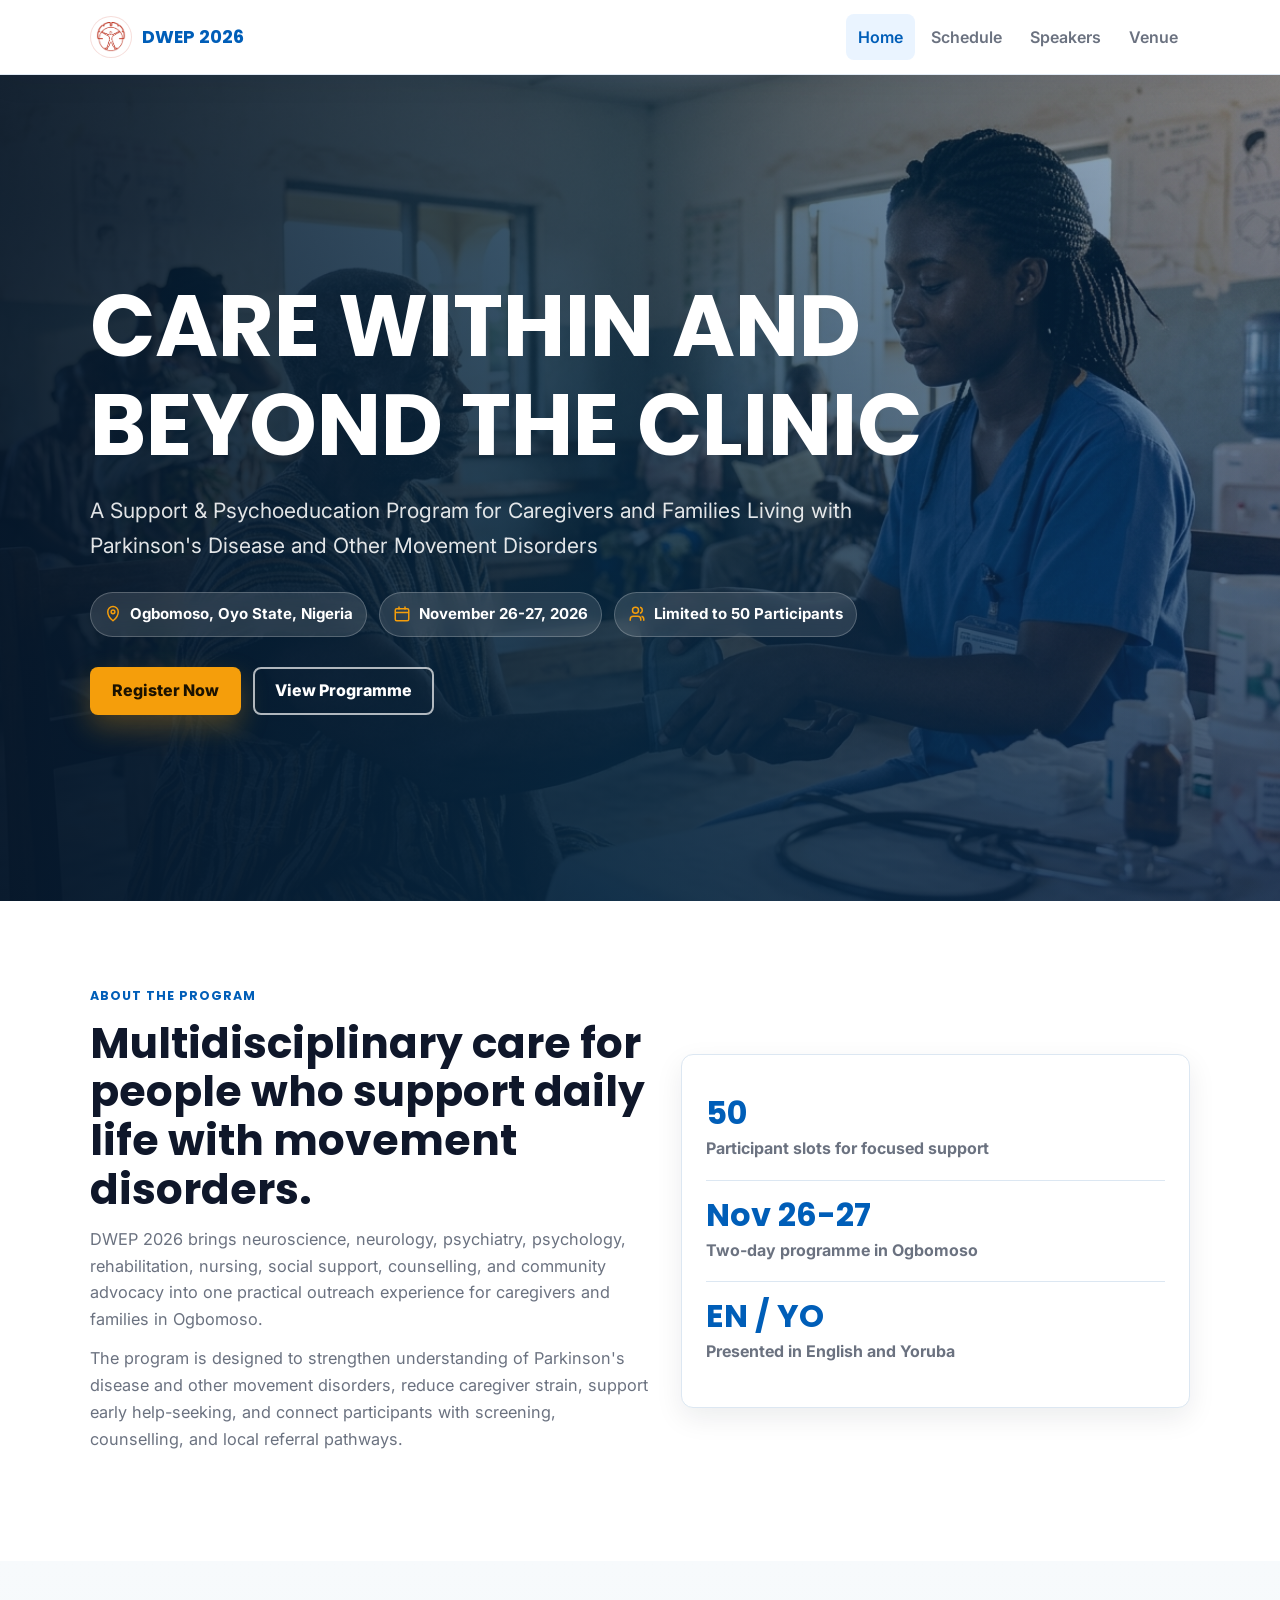
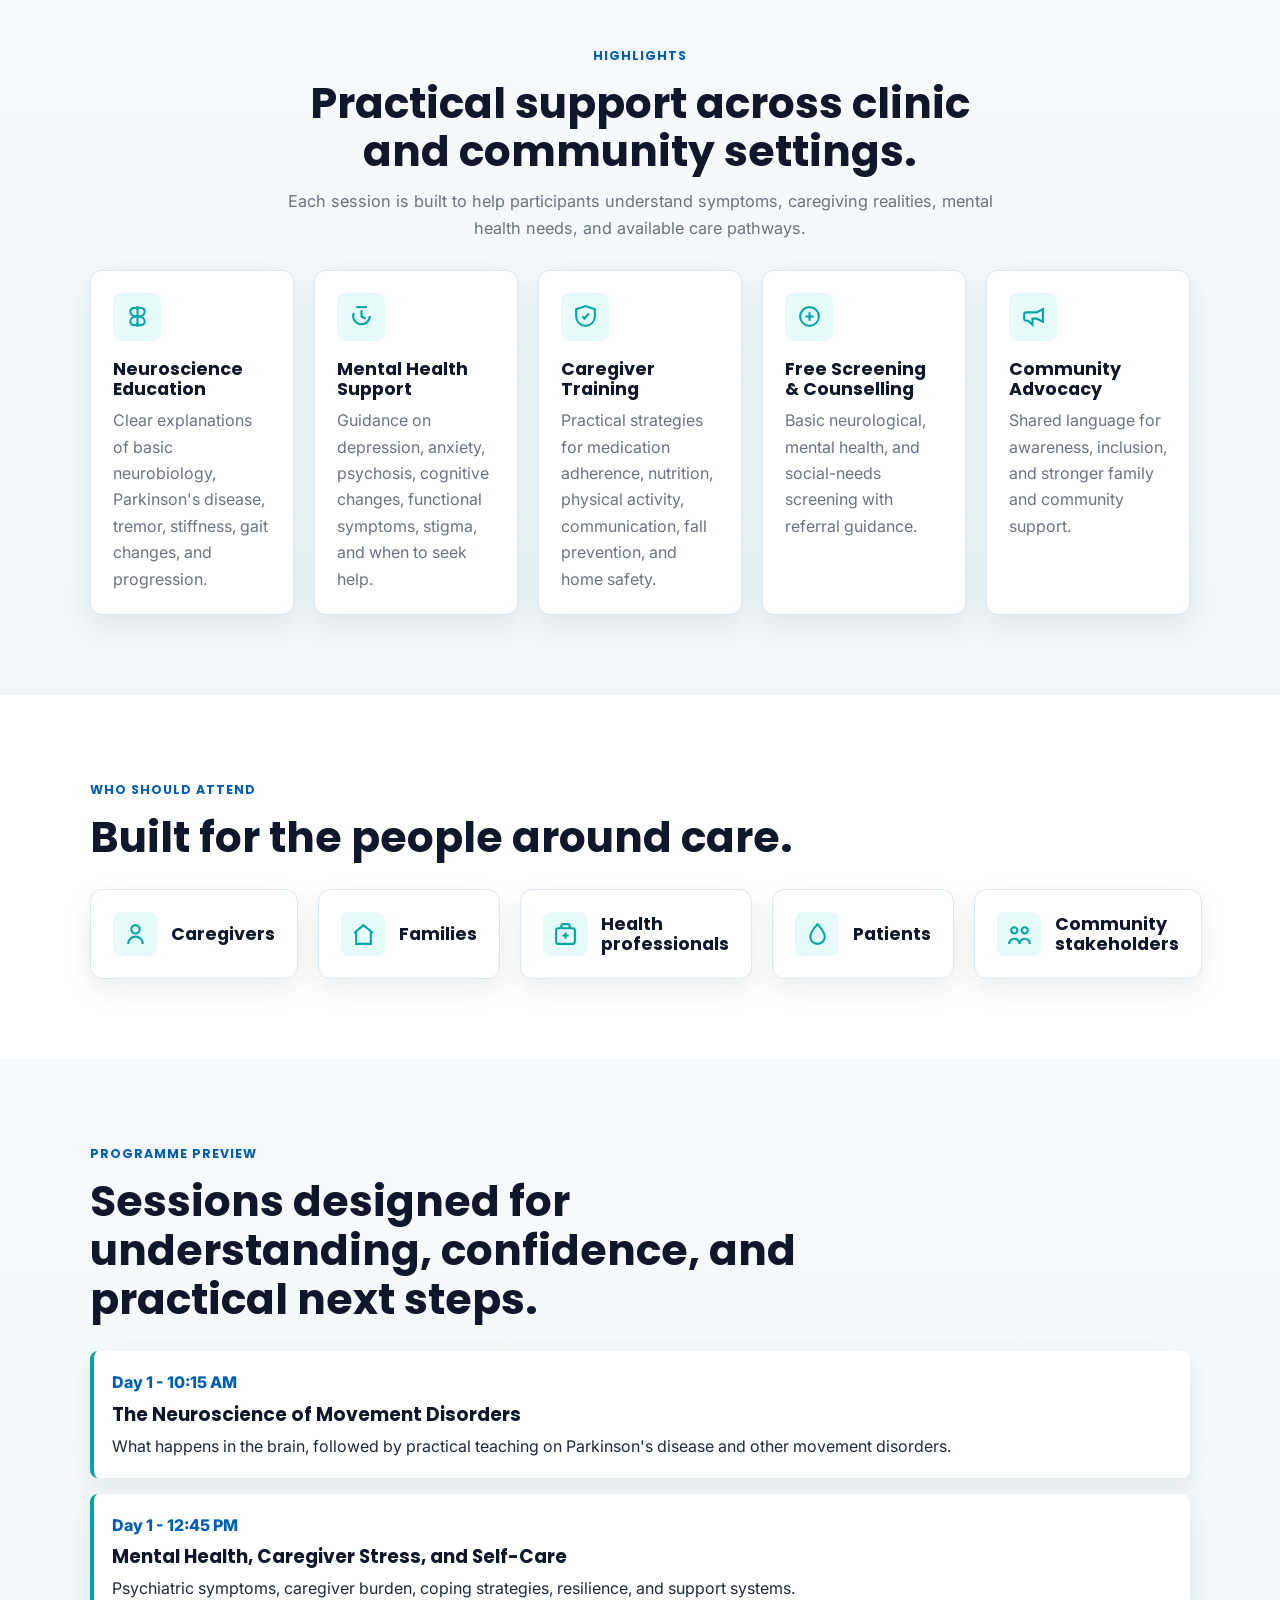
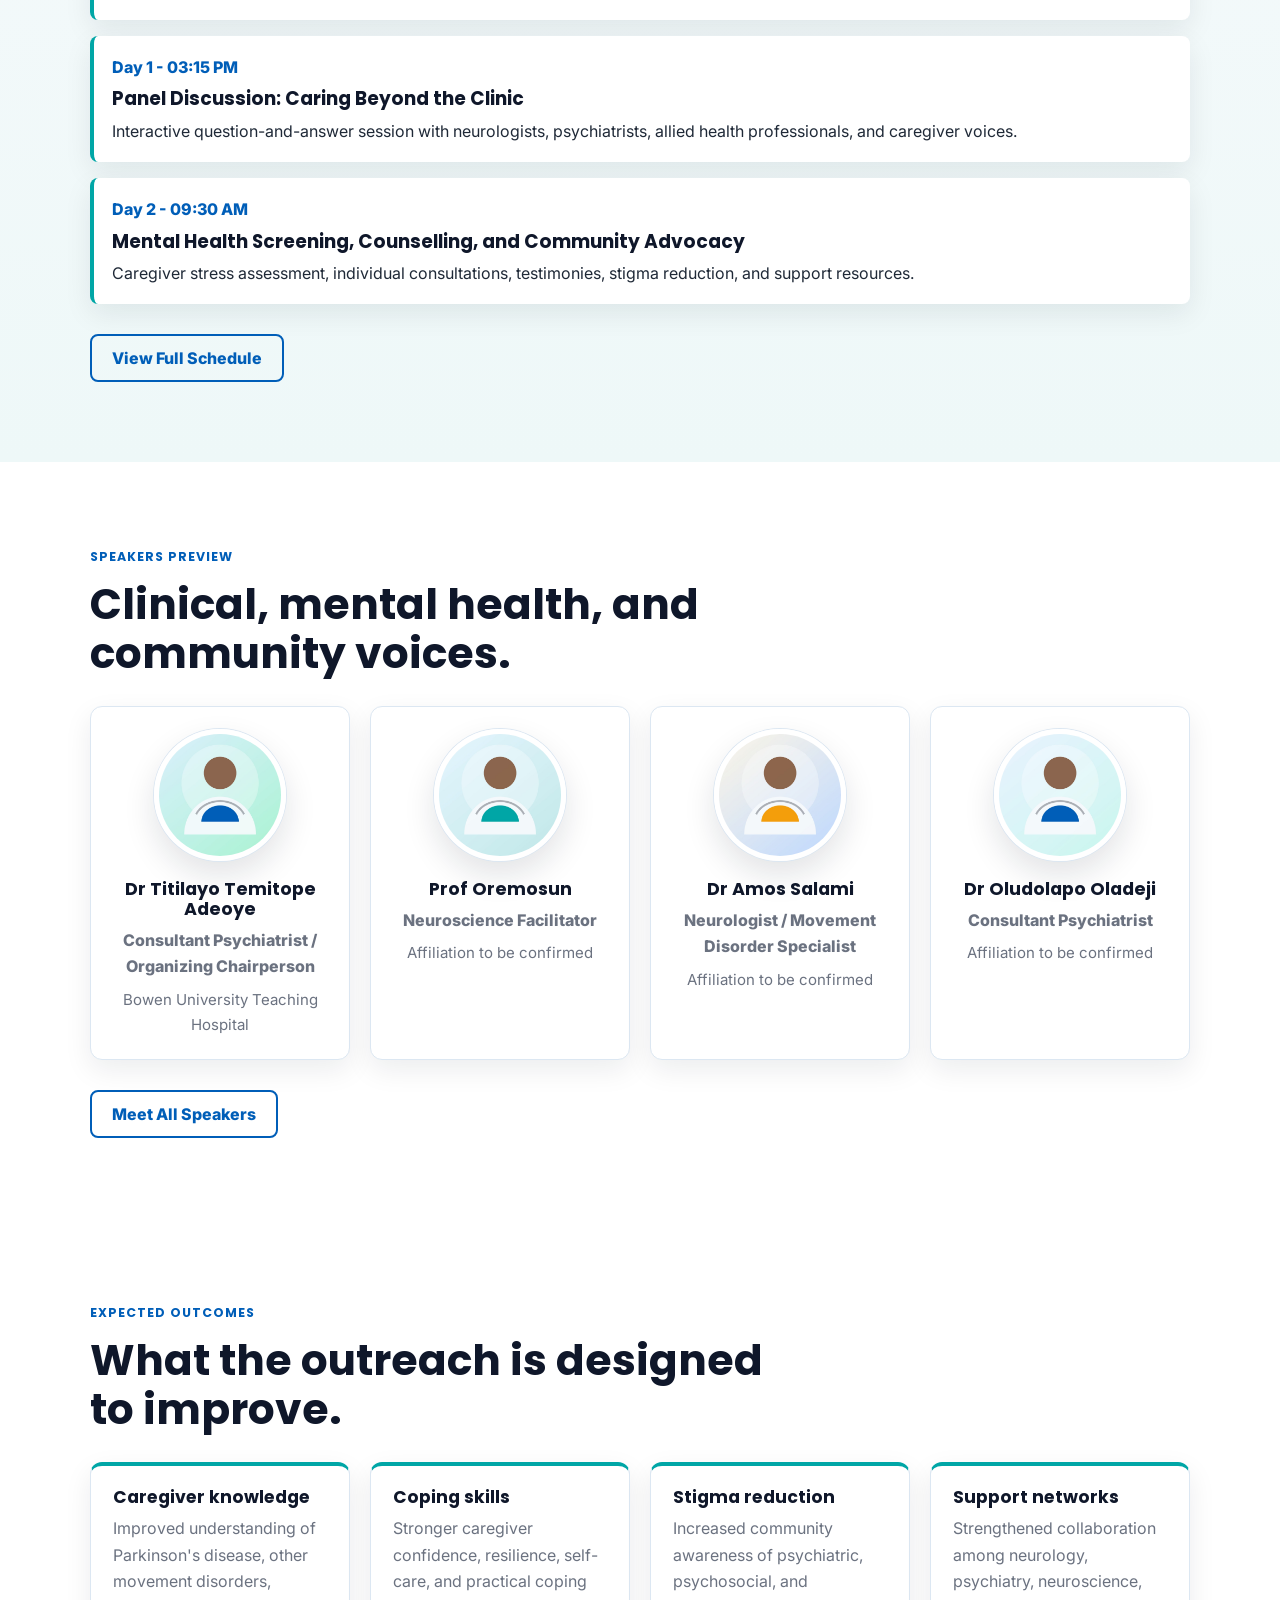
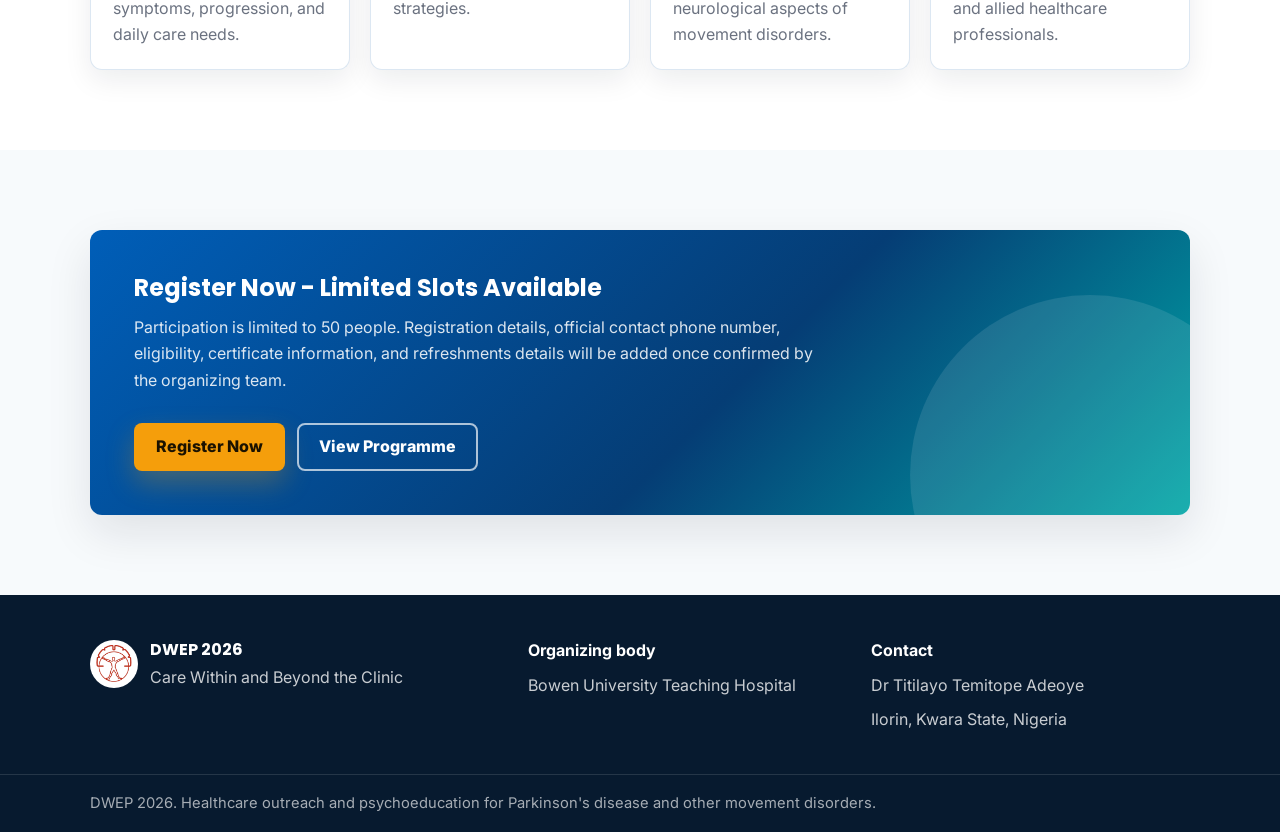
==== commit eac48f3f: "Replace placeholders with Nigerian outreach imagery" ====
--- a/index.html
+++ b/index.html
@@ -16,7 +16,9 @@
   <header class="site-header">
     <div class="container navbar">
       <a class="brand" href="index.html" aria-label="DWEP 2026 home">
-        <img class="brand-logo" src="assets/images/ipmds-logo.svg" alt="International Parkinson and Movement Disorder Society logo">
+        <span class="brand-logo-shell">
+          <img class="brand-logo" src="assets/images/ipmds_logo.png" alt="International Parkinson and Movement Disorder Society logo">
+        </span>
         <span>DWEP 2026</span>
       </a>
       <button class="nav-toggle" type="button" aria-label="Open navigation" aria-controls="primary-menu" aria-expanded="false">
@@ -34,10 +36,12 @@
   <main id="main">
     <section class="hero" aria-label="DWEP 2026 event introduction">
       <div class="hero-slider" aria-hidden="true">
-        <div class="hero-slide is-active" style="background-image: url('assets/images/hero-1.jpg');"></div>
-        <div class="hero-slide" style="background-image: url('assets/images/hero-2.jpg');"></div>
-        <div class="hero-slide" style="background-image: url('assets/images/hero-3.jpg');"></div>
-        <div class="hero-slide" style="background-image: url('assets/images/hero-4.jpg');"></div>
+        <div class="hero-slide is-active" style="background-image: url('assets/images/hero-1.png');"></div>
+        <div class="hero-slide" style="background-image: url('assets/images/hero-2.png');"></div>
+        <div class="hero-slide" style="background-image: url('assets/images/hero-3.png');"></div>
+        <div class="hero-slide" style="background-image: url('assets/images/hero-4.png');"></div>
+        <div class="hero-slide" style="background-image: url('assets/images/hero-5.png');"></div>
+        <div class="hero-slide" style="background-image: url('assets/images/hero-6.png');"></div>
       </div>
       <div class="container hero-content">
         <div class="hero-copy">
@@ -288,7 +292,9 @@
   <footer class="site-footer">
     <div class="container footer-layout">
       <div class="footer-brand">
-        <img src="assets/images/ipmds-logo.svg" alt="International Parkinson and Movement Disorder Society logo">
+        <span class="footer-logo-shell">
+          <img src="assets/images/ipmds_logo.png" alt="International Parkinson and Movement Disorder Society logo">
+        </span>
         <div>
           <strong>DWEP 2026</strong>
           <span>Care Within and Beyond the Clinic</span>
--- a/main.css
+++ b/main.css
@@ -164,14 +164,24 @@
   font-weight: 700;
 }
 
-.brand-logo {
+.brand-logo-shell {
+  display: inline-grid;
   width: 42px;
   height: 42px;
   flex: 0 0 auto;
-  padding: 4px;
+  place-items: center;
+  overflow: hidden;
+  padding: 5px;
   border: 1px solid rgba(201, 45, 27, 0.16);
   border-radius: 50%;
   background: var(--white);
+}
+
+.brand-logo {
+  width: 100%;
+  max-width: none;
+  height: 100%;
+  object-fit: contain;
 }
 
 .nav-toggle {
@@ -778,7 +788,7 @@
   border-radius: var(--radius);
   background:
     linear-gradient(135deg, rgba(0, 94, 184, 0.12), rgba(0, 166, 166, 0.18)),
-    url("assets/images/venue-hospital.jpg") center / cover;
+    url("assets/images/venue-hospital.png") center / cover;
   box-shadow: var(--shadow-soft);
 }
 
@@ -837,11 +847,23 @@
   gap: 12px;
 }
 
-.footer-brand img {
+.footer-logo-shell {
+  display: inline-grid;
   width: 48px;
   height: 48px;
+  flex: 0 0 auto;
+  place-items: center;
+  overflow: hidden;
+  padding: 5px;
   border-radius: 50%;
   background: var(--white);
+}
+
+.footer-logo-shell img {
+  width: 100%;
+  max-width: none;
+  height: 100%;
+  object-fit: contain;
 }
 
 .footer-brand strong {
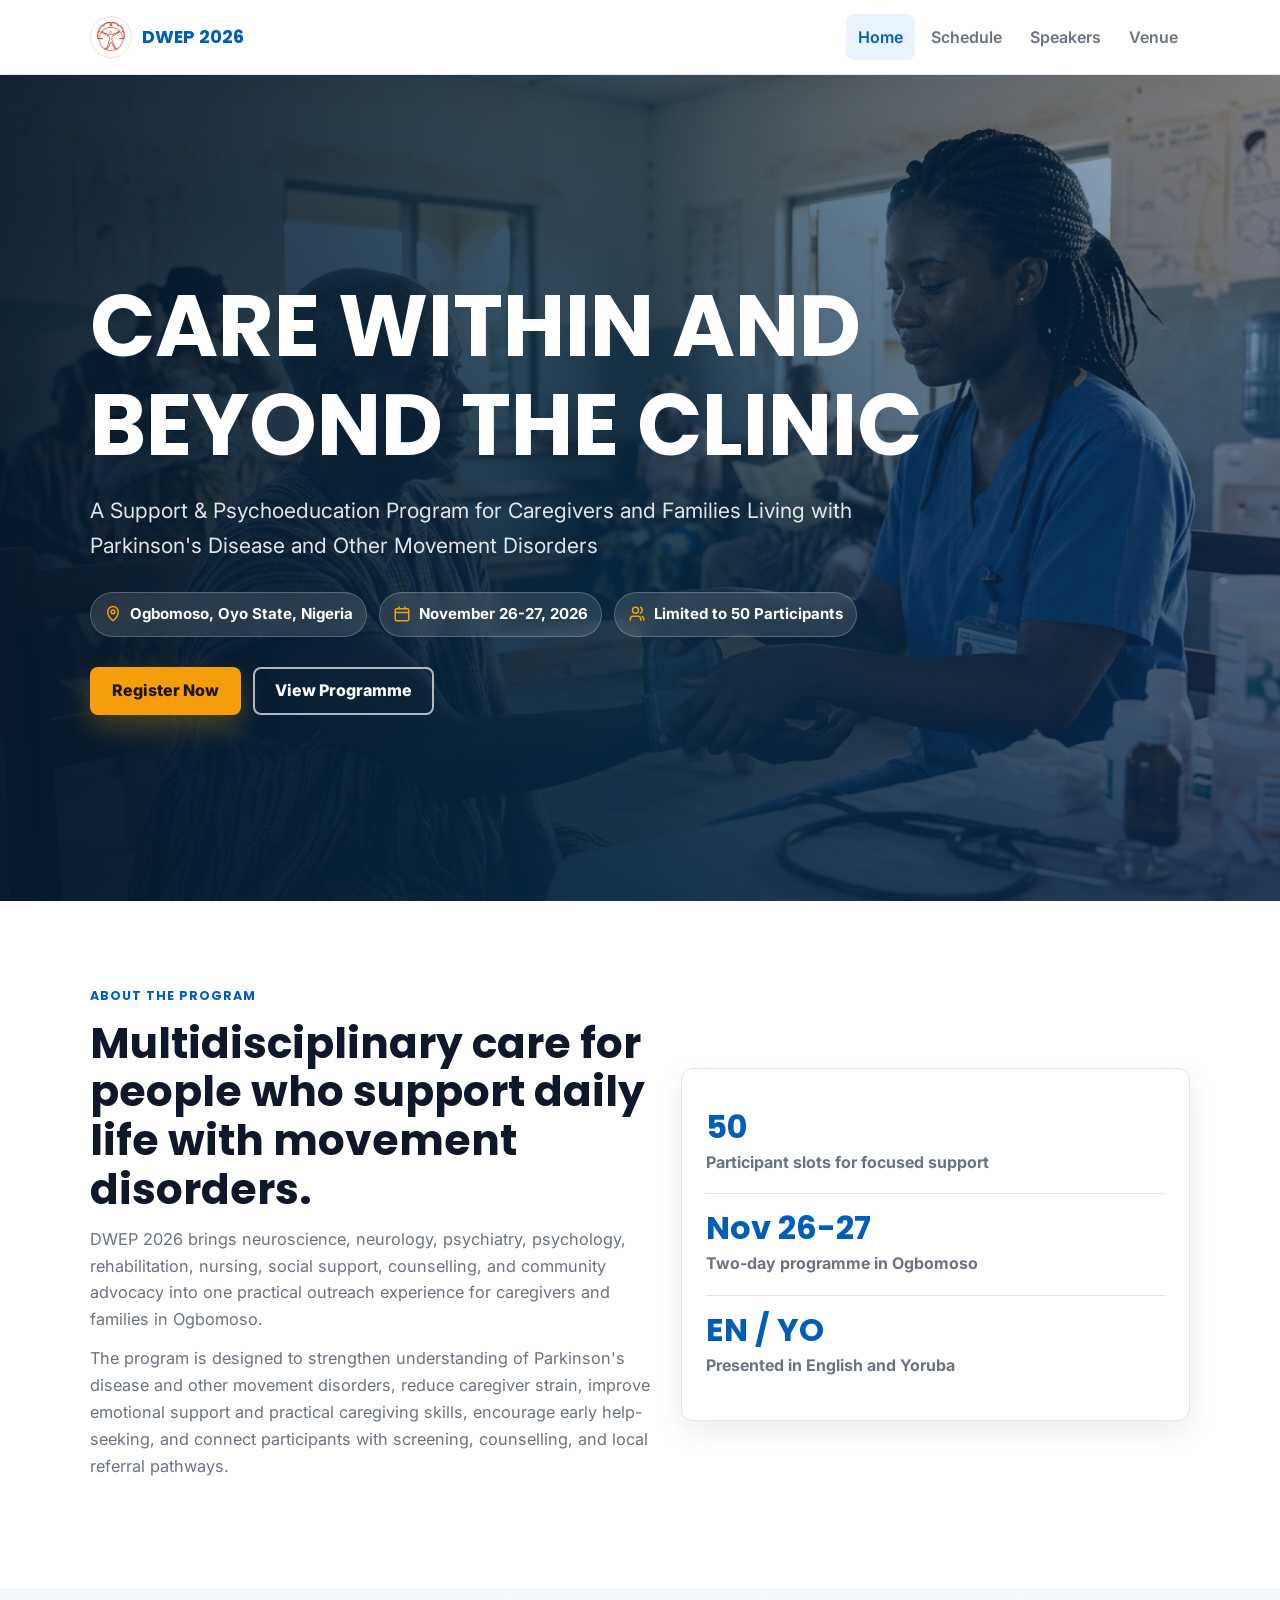
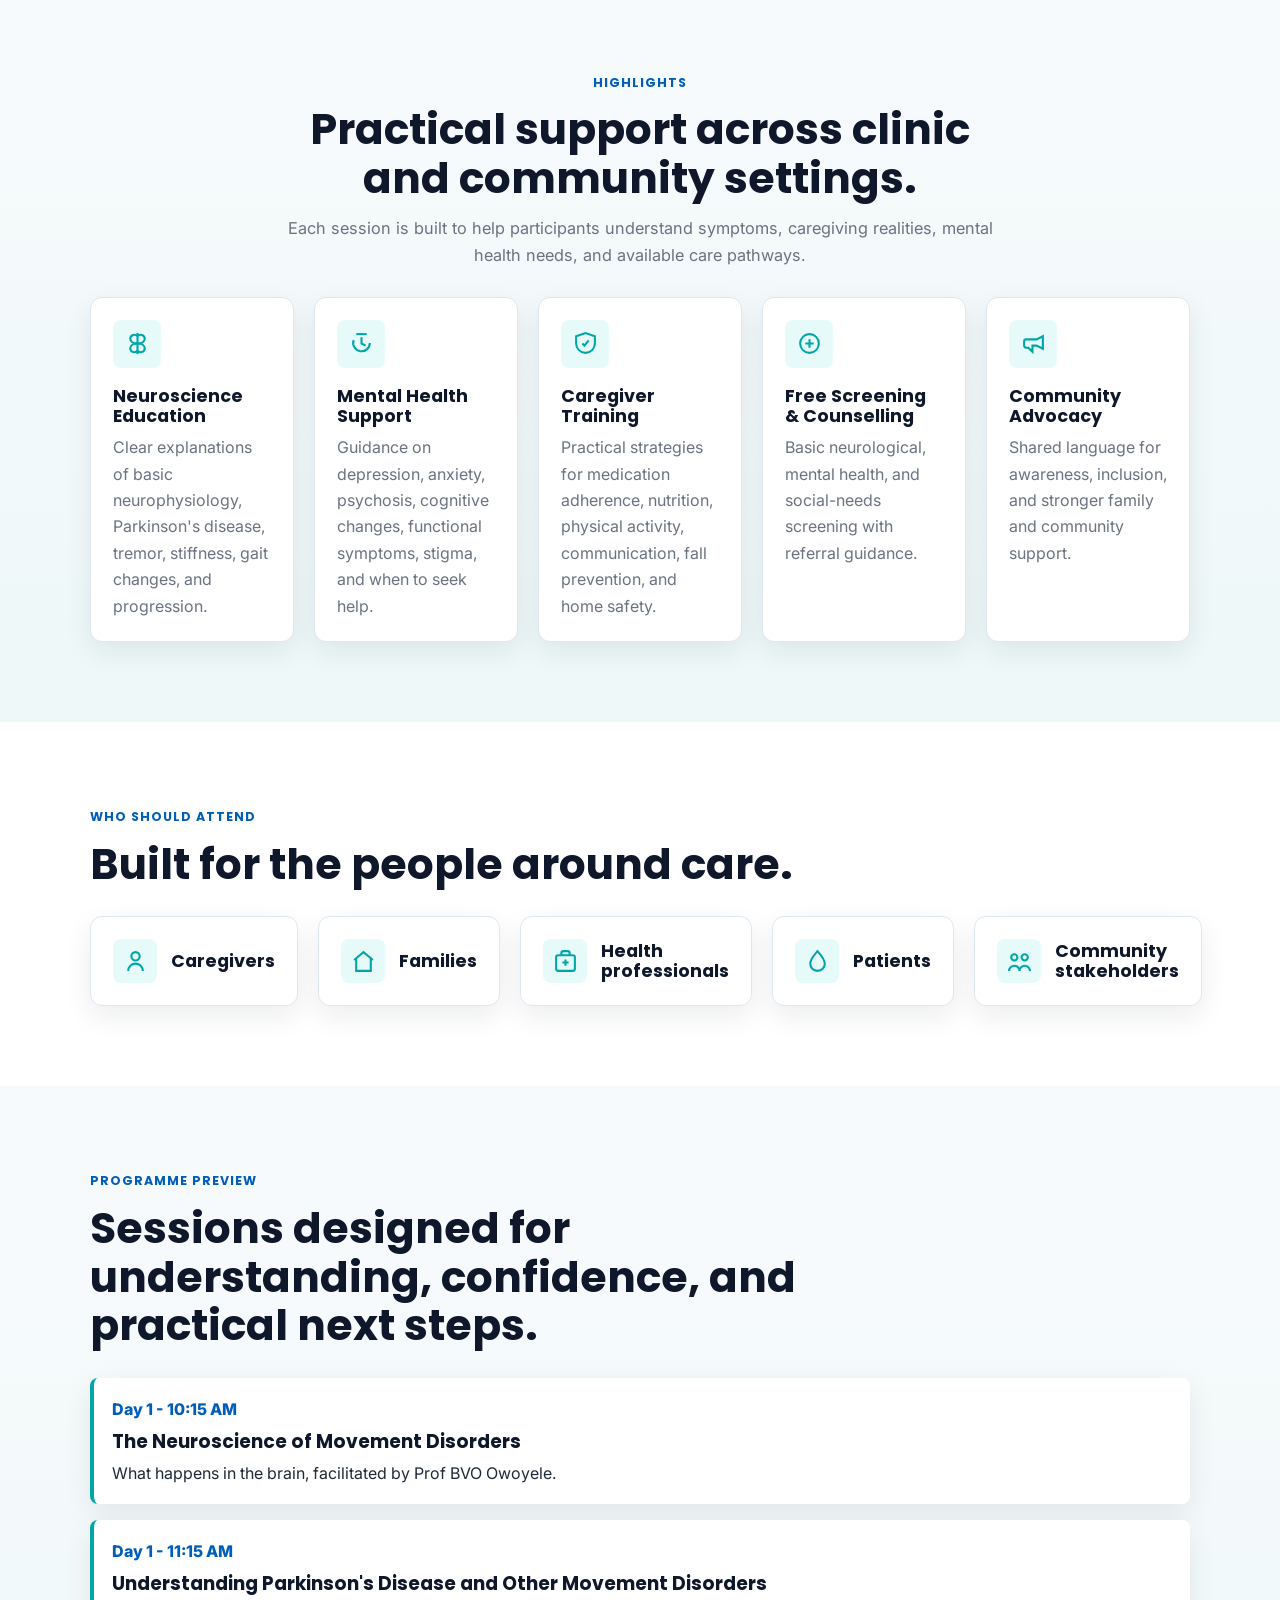
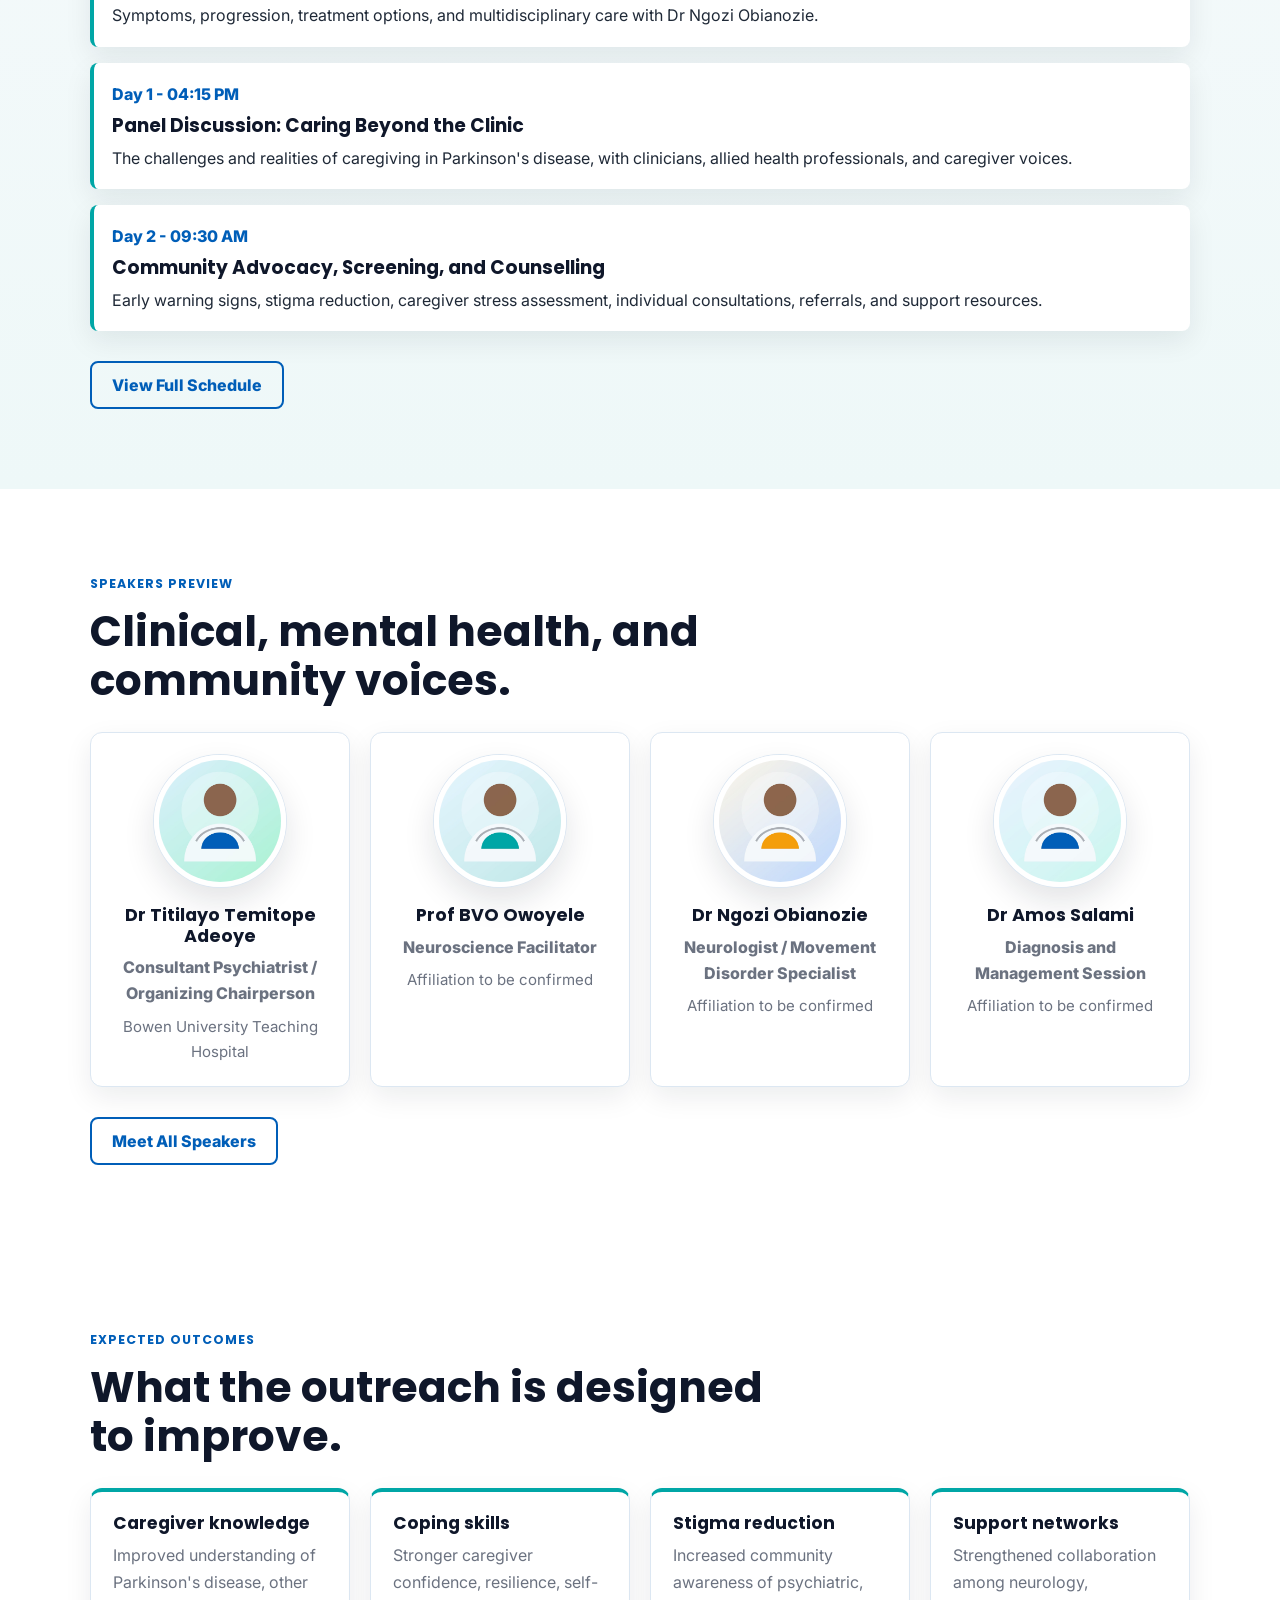
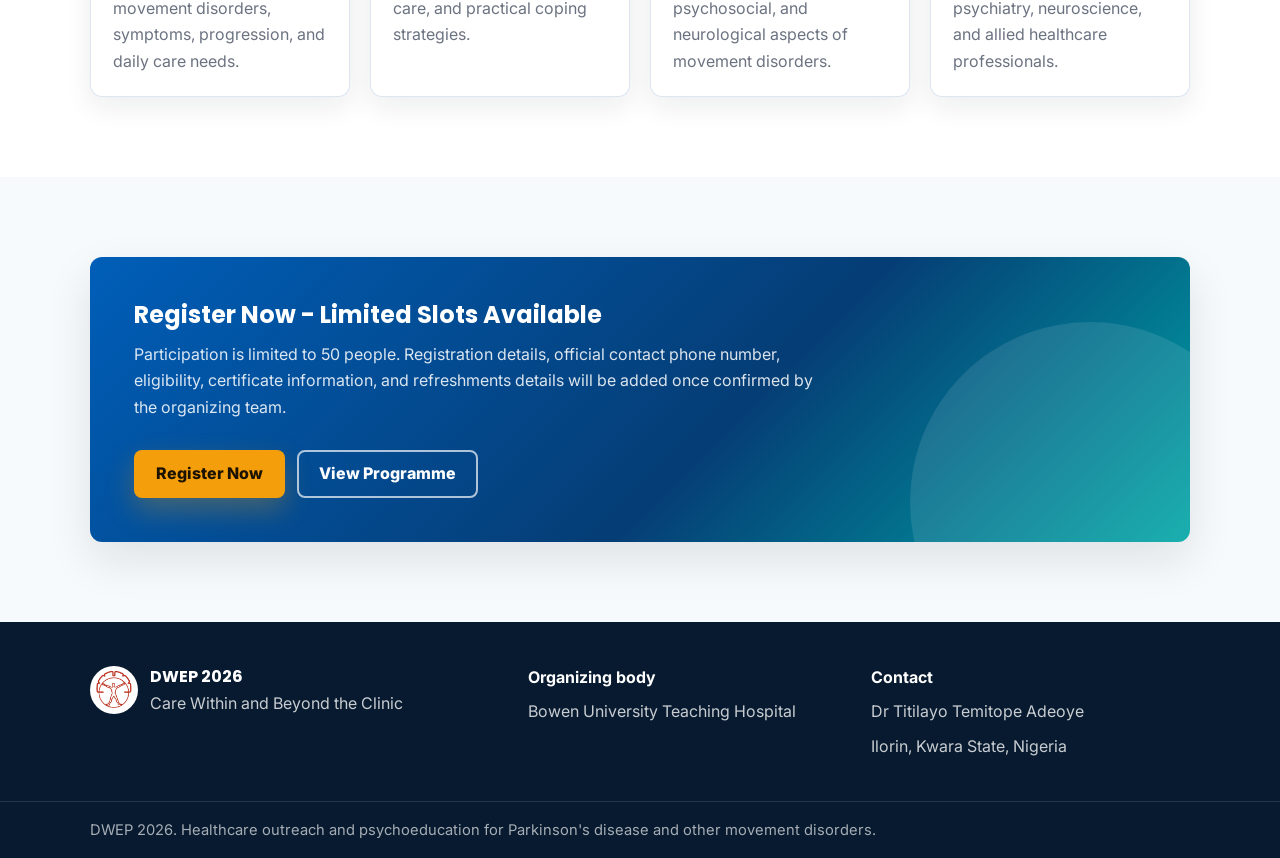
==== commit 214b361c: "Update outreach programme from revised grant" ====
--- a/index.html
+++ b/index.html
@@ -75,7 +75,7 @@
           <span class="eyebrow">About the program</span>
           <h2>Multidisciplinary care for people who support daily life with movement disorders.</h2>
           <p>DWEP 2026 brings neuroscience, neurology, psychiatry, psychology, rehabilitation, nursing, social support, counselling, and community advocacy into one practical outreach experience for caregivers and families in Ogbomoso.</p>
-          <p>The program is designed to strengthen understanding of Parkinson's disease and other movement disorders, reduce caregiver strain, support early help-seeking, and connect participants with screening, counselling, and local referral pathways.</p>
+          <p>The program is designed to strengthen understanding of Parkinson's disease and other movement disorders, reduce caregiver strain, improve emotional support and practical caregiving skills, encourage early help-seeking, and connect participants with screening, counselling, and local referral pathways.</p>
         </div>
         <aside class="about-panel" aria-label="Program summary">
           <div class="about-stat">
@@ -105,7 +105,7 @@
           <article class="card feature-card">
             <span class="icon-box" aria-hidden="true"><svg viewBox="0 0 24 24" fill="none" stroke="currentColor" stroke-width="2"><path d="M12 2v20M5 7a4 4 0 0 1 7-2 4 4 0 0 1 7 2c0 3-3 5-7 5s-7-2-7-5Z"/><path d="M5 17a4 4 0 0 0 7 2 4 4 0 0 0 7-2c0-3-3-5-7-5s-7 2-7 5Z"/></svg></span>
             <h3>Neuroscience Education</h3>
-            <p>Clear explanations of basic neurobiology, Parkinson's disease, tremor, stiffness, gait changes, and progression.</p>
+            <p>Clear explanations of basic neurophysiology, Parkinson's disease, tremor, stiffness, gait changes, and progression.</p>
           </article>
           <article class="card feature-card">
             <span class="icon-box" aria-hidden="true"><svg viewBox="0 0 24 24" fill="none" stroke="currentColor" stroke-width="2"><path d="M20 11.5a8 8 0 1 1-15.5-2.8"/><path d="M12 6v6l4 2"/><path d="M7 3h10"/></svg></span>
@@ -172,22 +172,22 @@
           <article class="programme-item">
             <span class="programme-time">Day 1 - 10:15 AM</span>
             <h3>The Neuroscience of Movement Disorders</h3>
-            <p>What happens in the brain, followed by practical teaching on Parkinson's disease and other movement disorders.</p>
+            <p>What happens in the brain, facilitated by Prof BVO Owoyele.</p>
           </article>
           <article class="programme-item">
-            <span class="programme-time">Day 1 - 12:45 PM</span>
-            <h3>Mental Health, Caregiver Stress, and Self-Care</h3>
-            <p>Psychiatric symptoms, caregiver burden, coping strategies, resilience, and support systems.</p>
+            <span class="programme-time">Day 1 - 11:15 AM</span>
+            <h3>Understanding Parkinson's Disease and Other Movement Disorders</h3>
+            <p>Symptoms, progression, treatment options, and multidisciplinary care with Dr Ngozi Obianozie.</p>
           </article>
           <article class="programme-item">
-            <span class="programme-time">Day 1 - 03:15 PM</span>
+            <span class="programme-time">Day 1 - 04:15 PM</span>
             <h3>Panel Discussion: Caring Beyond the Clinic</h3>
-            <p>Interactive question-and-answer session with neurologists, psychiatrists, allied health professionals, and caregiver voices.</p>
+            <p>The challenges and realities of caregiving in Parkinson's disease, with clinicians, allied health professionals, and caregiver voices.</p>
           </article>
           <article class="programme-item">
             <span class="programme-time">Day 2 - 09:30 AM</span>
-            <h3>Mental Health Screening, Counselling, and Community Advocacy</h3>
-            <p>Caregiver stress assessment, individual consultations, testimonies, stigma reduction, and support resources.</p>
+            <h3>Community Advocacy, Screening, and Counselling</h3>
+            <p>Early warning signs, stigma reduction, caregiver stress assessment, individual consultations, referrals, and support resources.</p>
           </article>
         </div>
         <div class="section-actions">
@@ -210,21 +210,21 @@
             <p class="speaker-affiliation">Bowen University Teaching Hospital</p>
           </article>
           <article class="card speaker-card">
-            <img class="speaker-photo" src="assets/images/speaker-2.jpg" alt="Placeholder portrait for Prof Oremosun">
-            <h3>Prof Oremosun</h3>
+            <img class="speaker-photo" src="assets/images/speaker-2.jpg" alt="Placeholder portrait for Prof BVO Owoyele">
+            <h3>Prof BVO Owoyele</h3>
             <p class="speaker-title">Neuroscience Facilitator</p>
             <p class="speaker-affiliation">Affiliation to be confirmed</p>
           </article>
           <article class="card speaker-card">
-            <img class="speaker-photo" src="assets/images/speaker-3.jpg" alt="Placeholder portrait for Dr Amos Salami">
-            <h3>Dr Amos Salami</h3>
+            <img class="speaker-photo" src="assets/images/speaker-3.jpg" alt="Placeholder portrait for Dr Ngozi Obianozie">
+            <h3>Dr Ngozi Obianozie</h3>
             <p class="speaker-title">Neurologist / Movement Disorder Specialist</p>
             <p class="speaker-affiliation">Affiliation to be confirmed</p>
           </article>
           <article class="card speaker-card">
-            <img class="speaker-photo" src="assets/images/speaker-4.jpg" alt="Placeholder portrait for Dr Oludolapo Oladeji">
-            <h3>Dr Oludolapo Oladeji</h3>
-            <p class="speaker-title">Consultant Psychiatrist</p>
+            <img class="speaker-photo" src="assets/images/speaker-4.jpg" alt="Placeholder portrait for Dr Amos Salami">
+            <h3>Dr Amos Salami</h3>
+            <p class="speaker-title">Diagnosis and Management Session</p>
             <p class="speaker-affiliation">Affiliation to be confirmed</p>
           </article>
         </div>
--- a/main.css
+++ b/main.css
@@ -692,6 +692,13 @@
   content: "";
 }
 
+.day-theme {
+  max-width: 820px;
+  margin: -4px 0 20px;
+  color: var(--muted);
+  font-weight: 700;
+}
+
 .timeline-card {
   display: grid;
   gap: 14px;
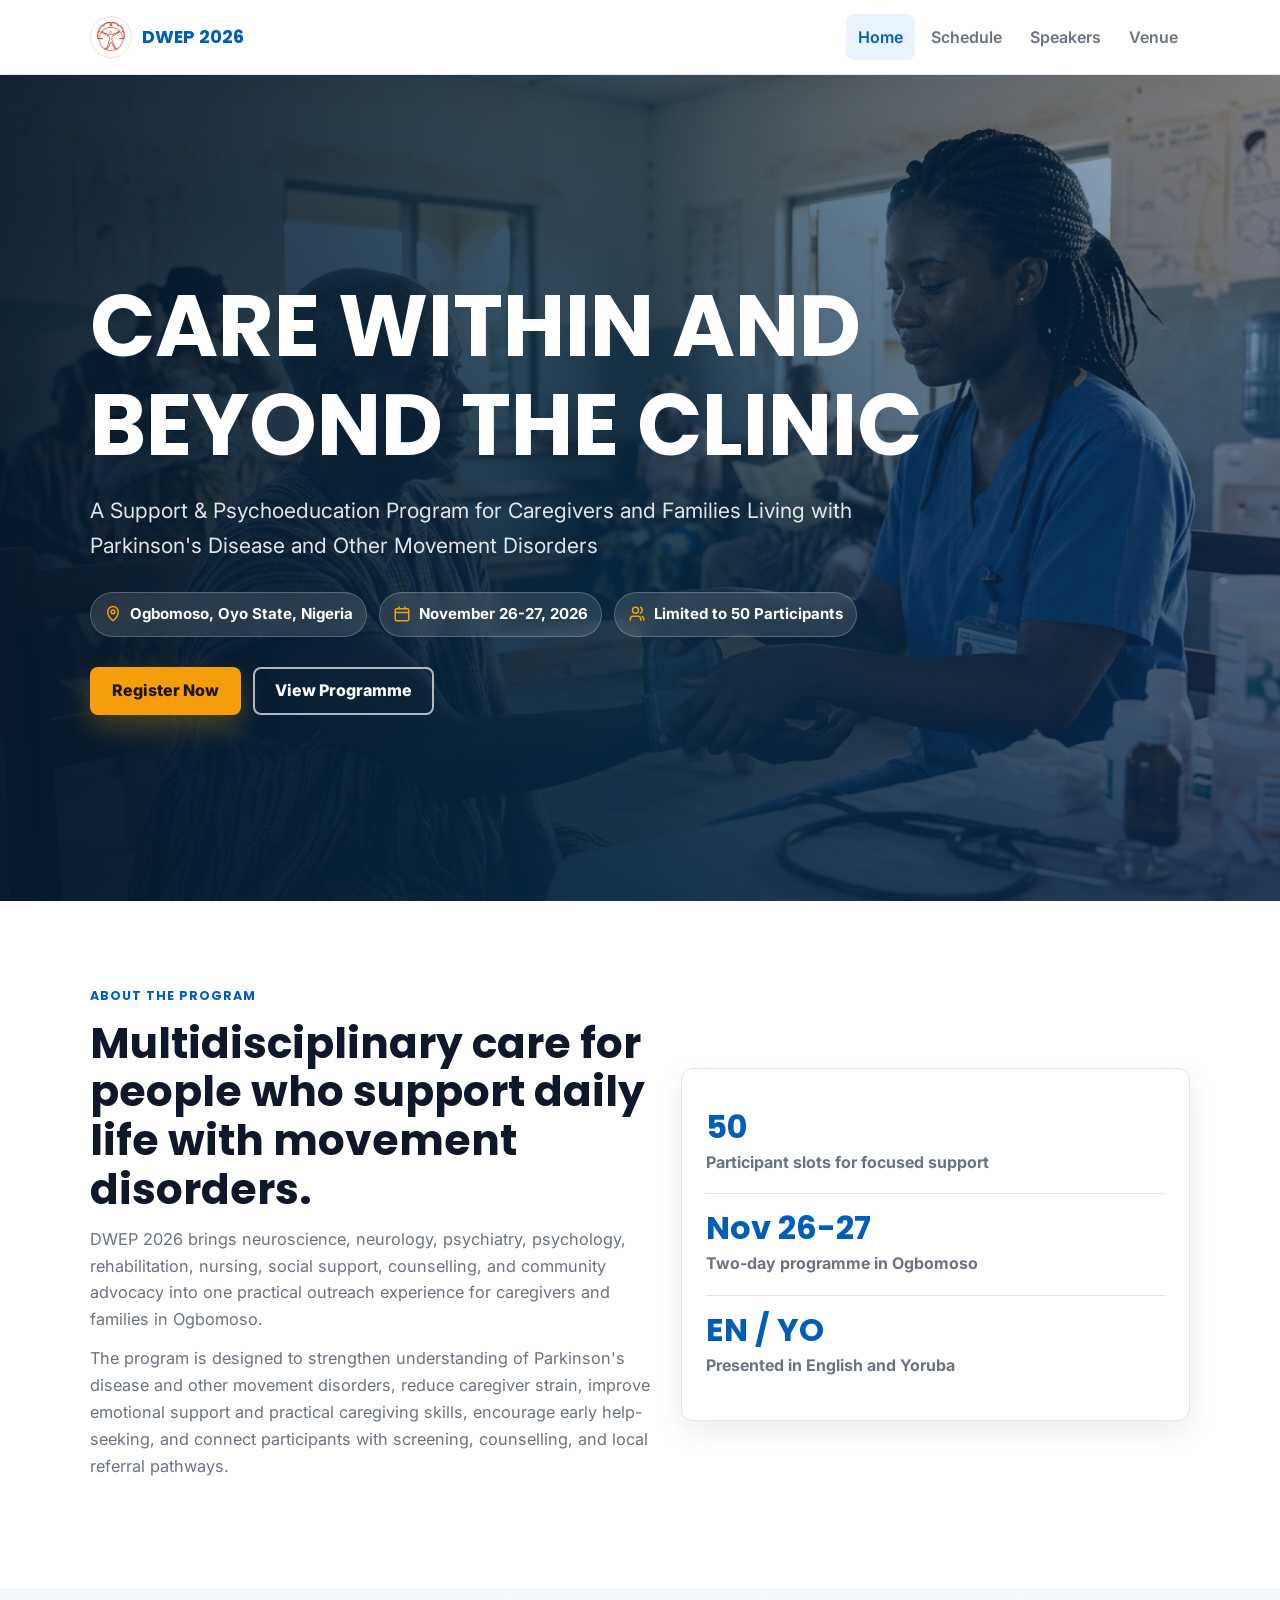
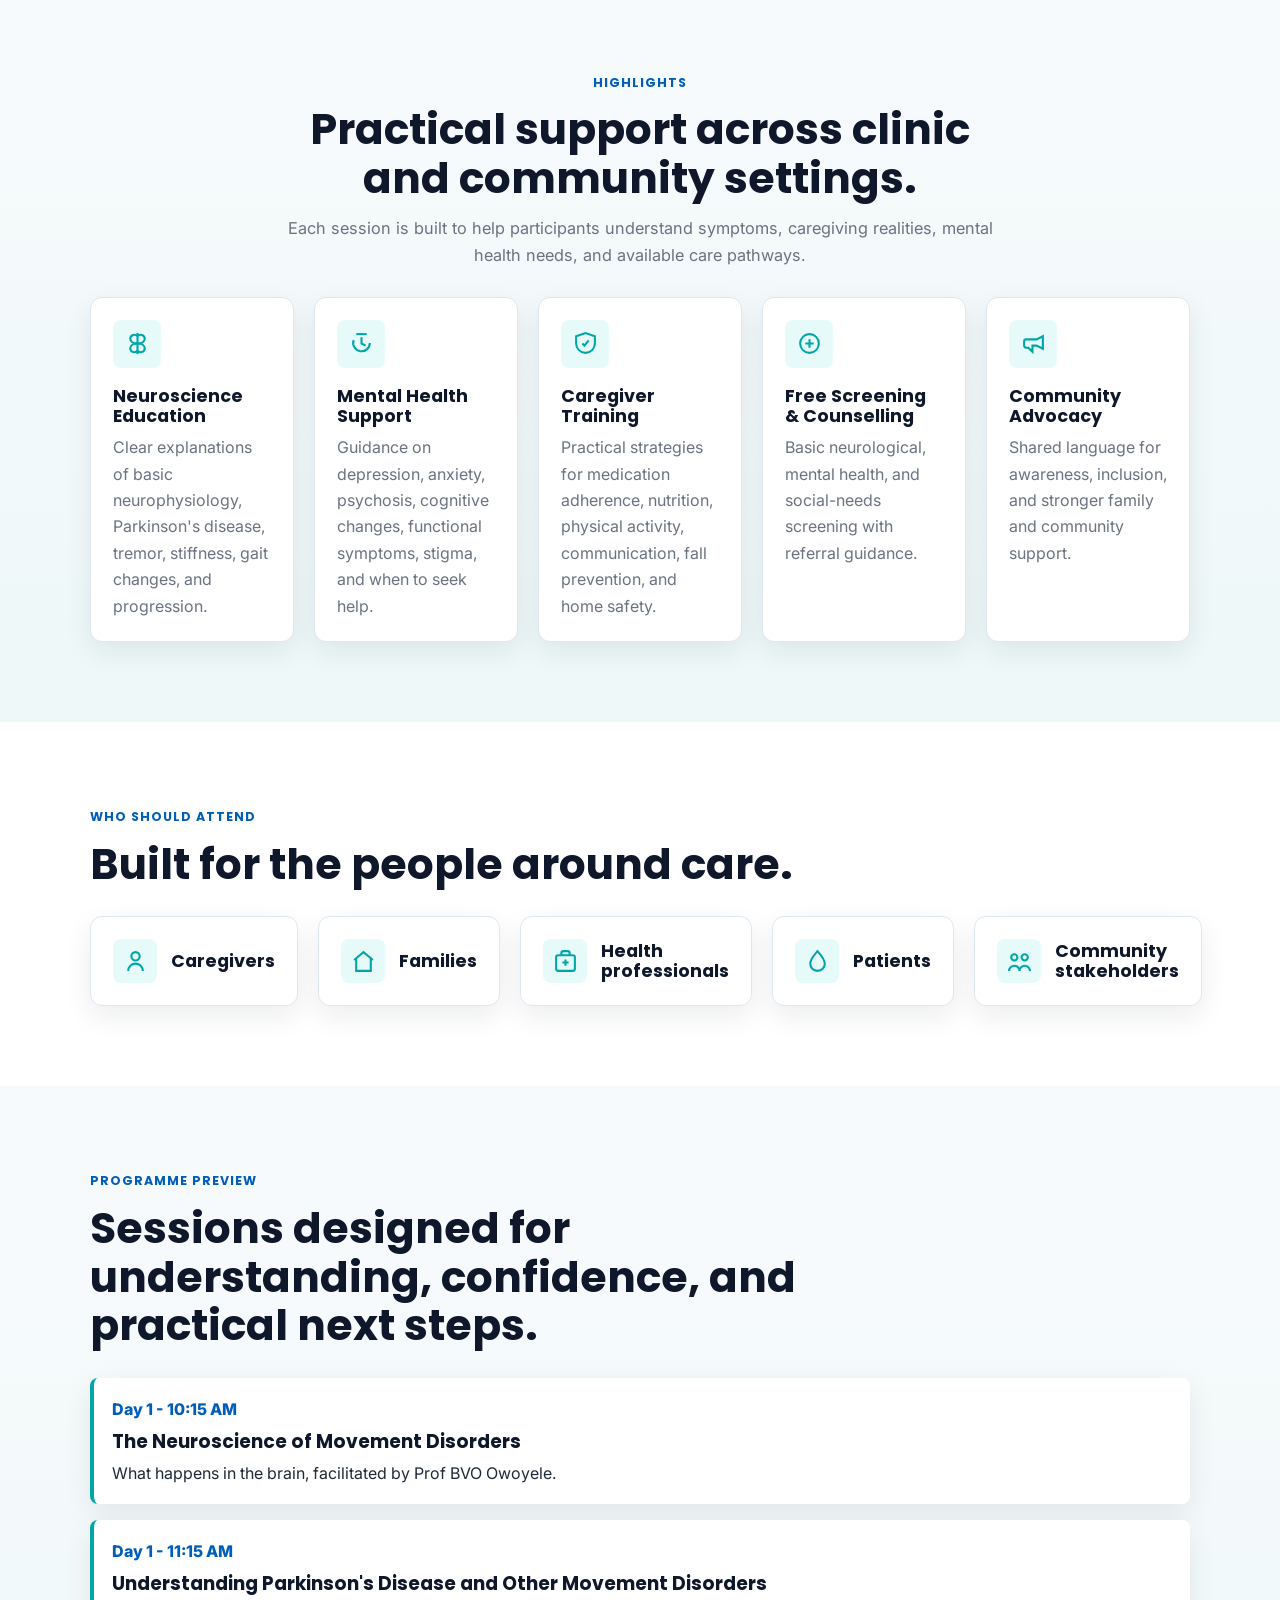
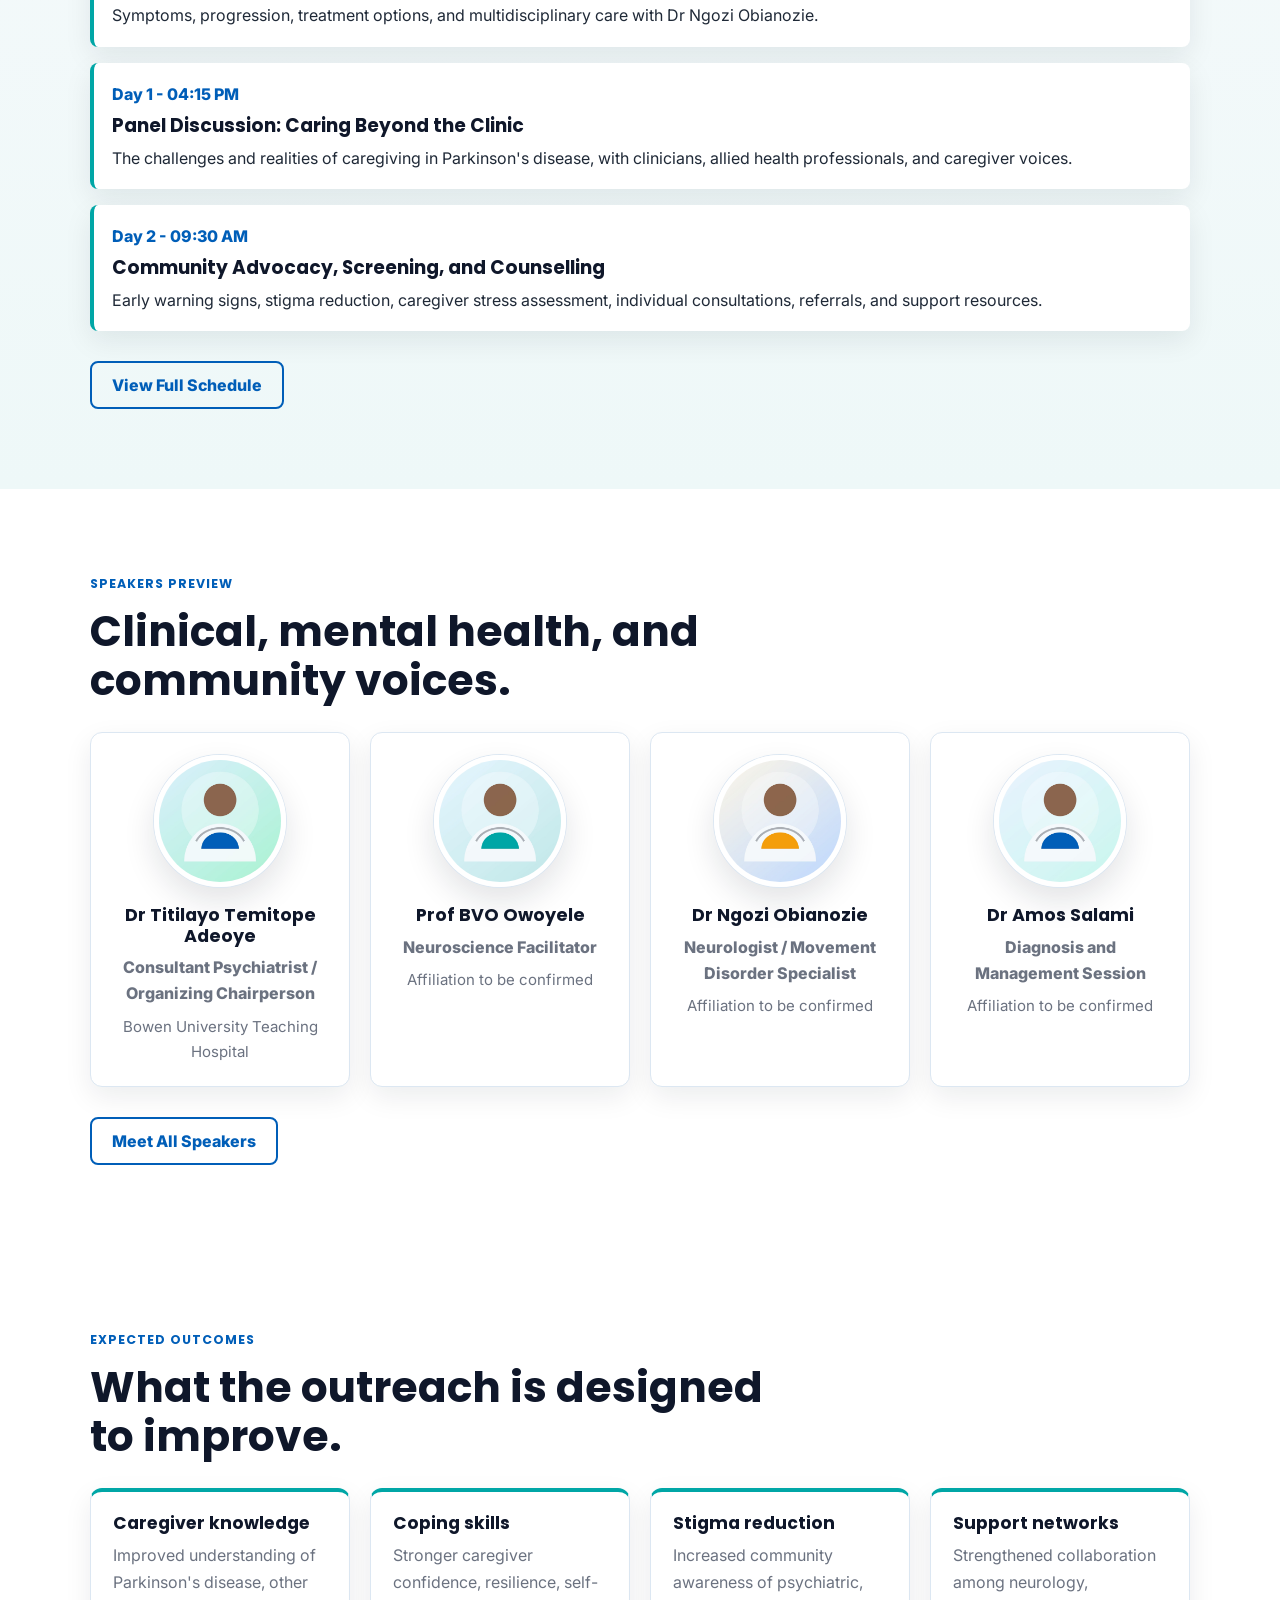
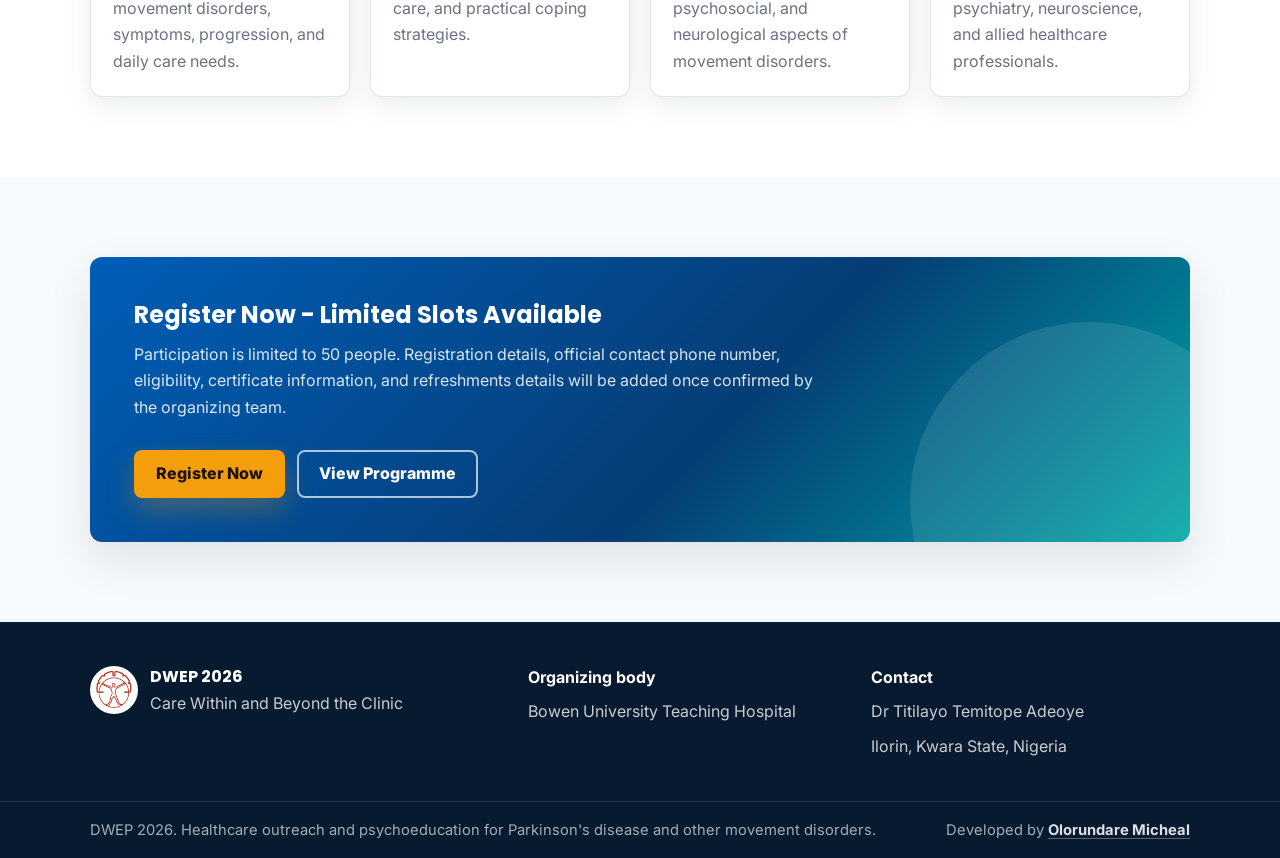
==== commit 3145f374: "Add developer footer credit" ====
--- a/index.html
+++ b/index.html
@@ -311,7 +311,10 @@
       </div>
     </div>
     <div class="footer-bottom">
-      <div class="container">DWEP 2026. Healthcare outreach and psychoeducation for Parkinson's disease and other movement disorders.</div>
+      <div class="container footer-bottom-row">
+        <span>DWEP 2026. Healthcare outreach and psychoeducation for Parkinson's disease and other movement disorders.</span>
+        <span>Developed by <a href="https://www.olorundaremicheal.vercel.app" target="_blank" rel="noopener noreferrer">Olorundare Micheal</a></span>
+      </div>
     </div>
   </footer>
 
--- a/main.css
+++ b/main.css
@@ -895,6 +895,27 @@
   font-size: 0.92rem;
 }
 
+.footer-bottom-row {
+  display: flex;
+  flex-wrap: wrap;
+  gap: 8px 18px;
+  align-items: center;
+  justify-content: space-between;
+}
+
+.footer-bottom a {
+  color: rgba(255, 255, 255, 0.86);
+  font-weight: 700;
+  text-decoration: underline;
+  text-decoration-color: rgba(255, 255, 255, 0.32);
+  text-underline-offset: 3px;
+}
+
+.footer-bottom a:hover,
+.footer-bottom a:focus-visible {
+  color: var(--white);
+}
+
 @keyframes slideUp {
   from {
     opacity: 0;
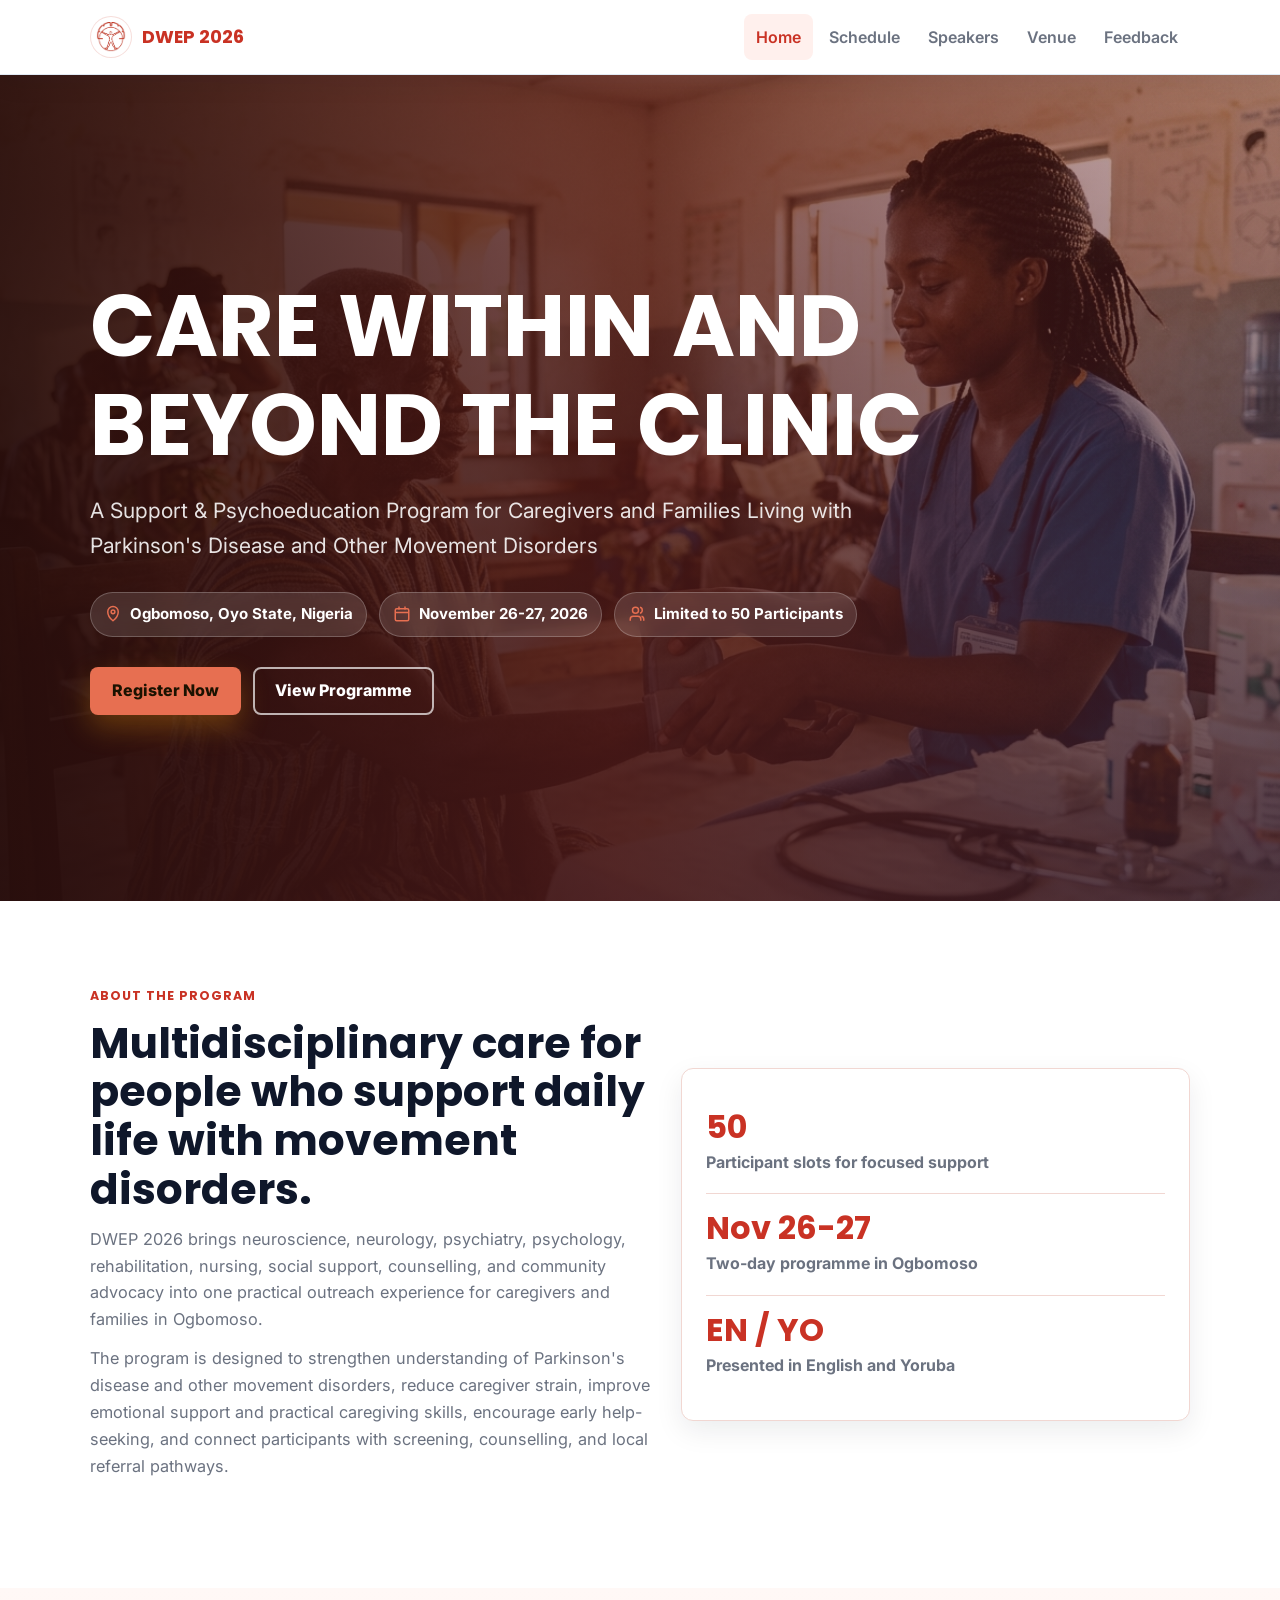
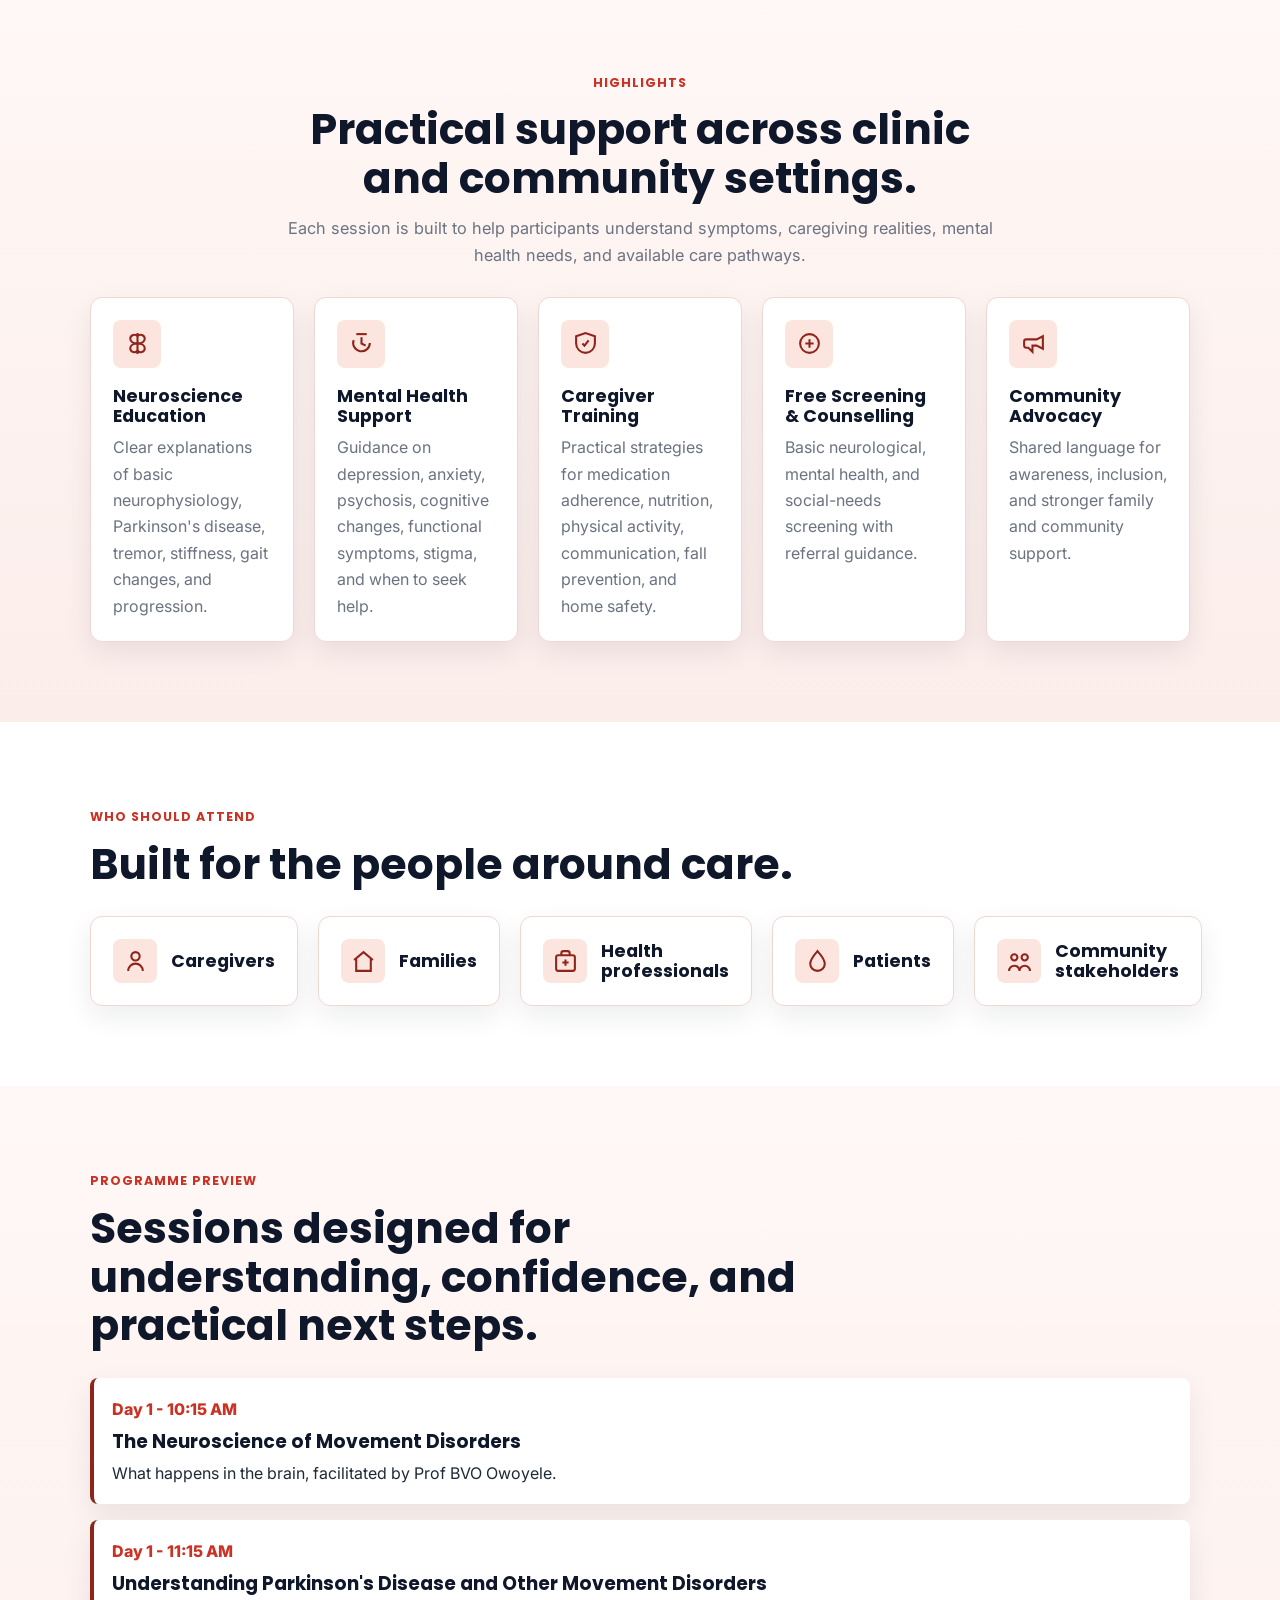
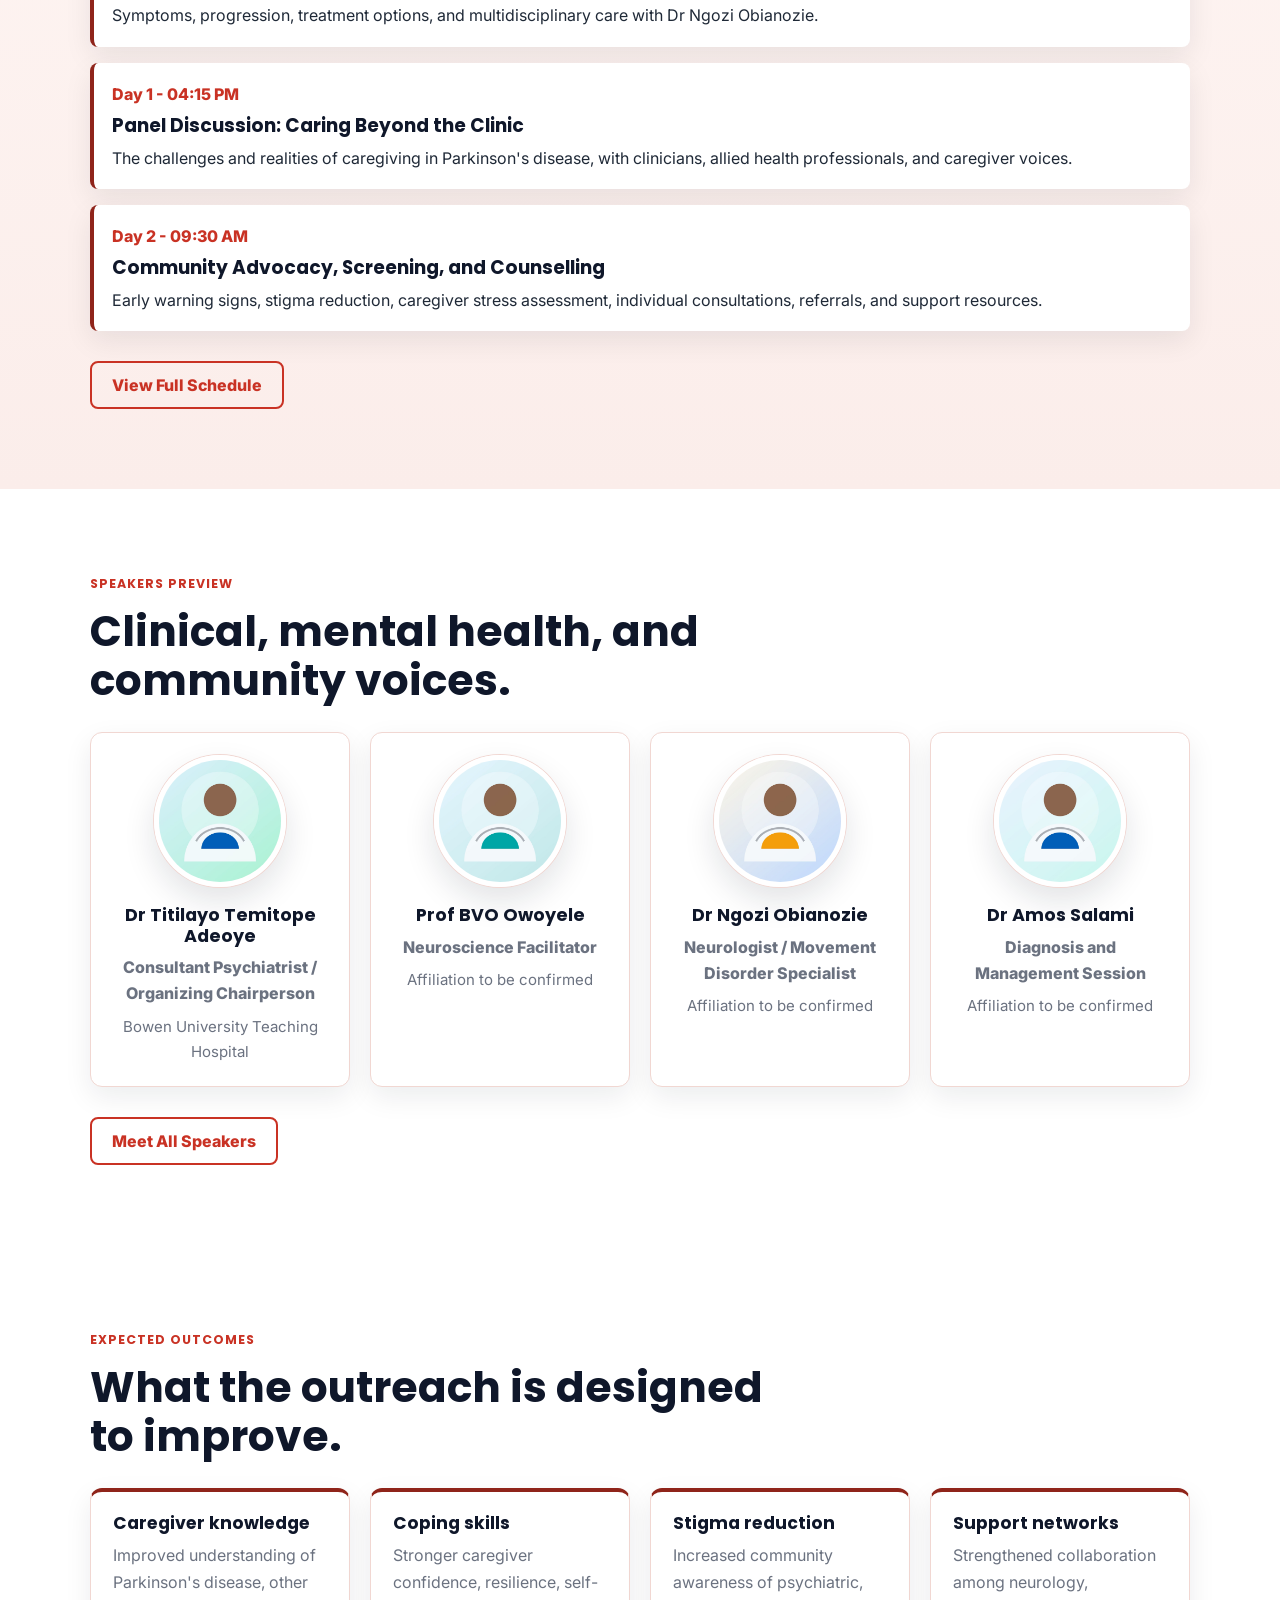
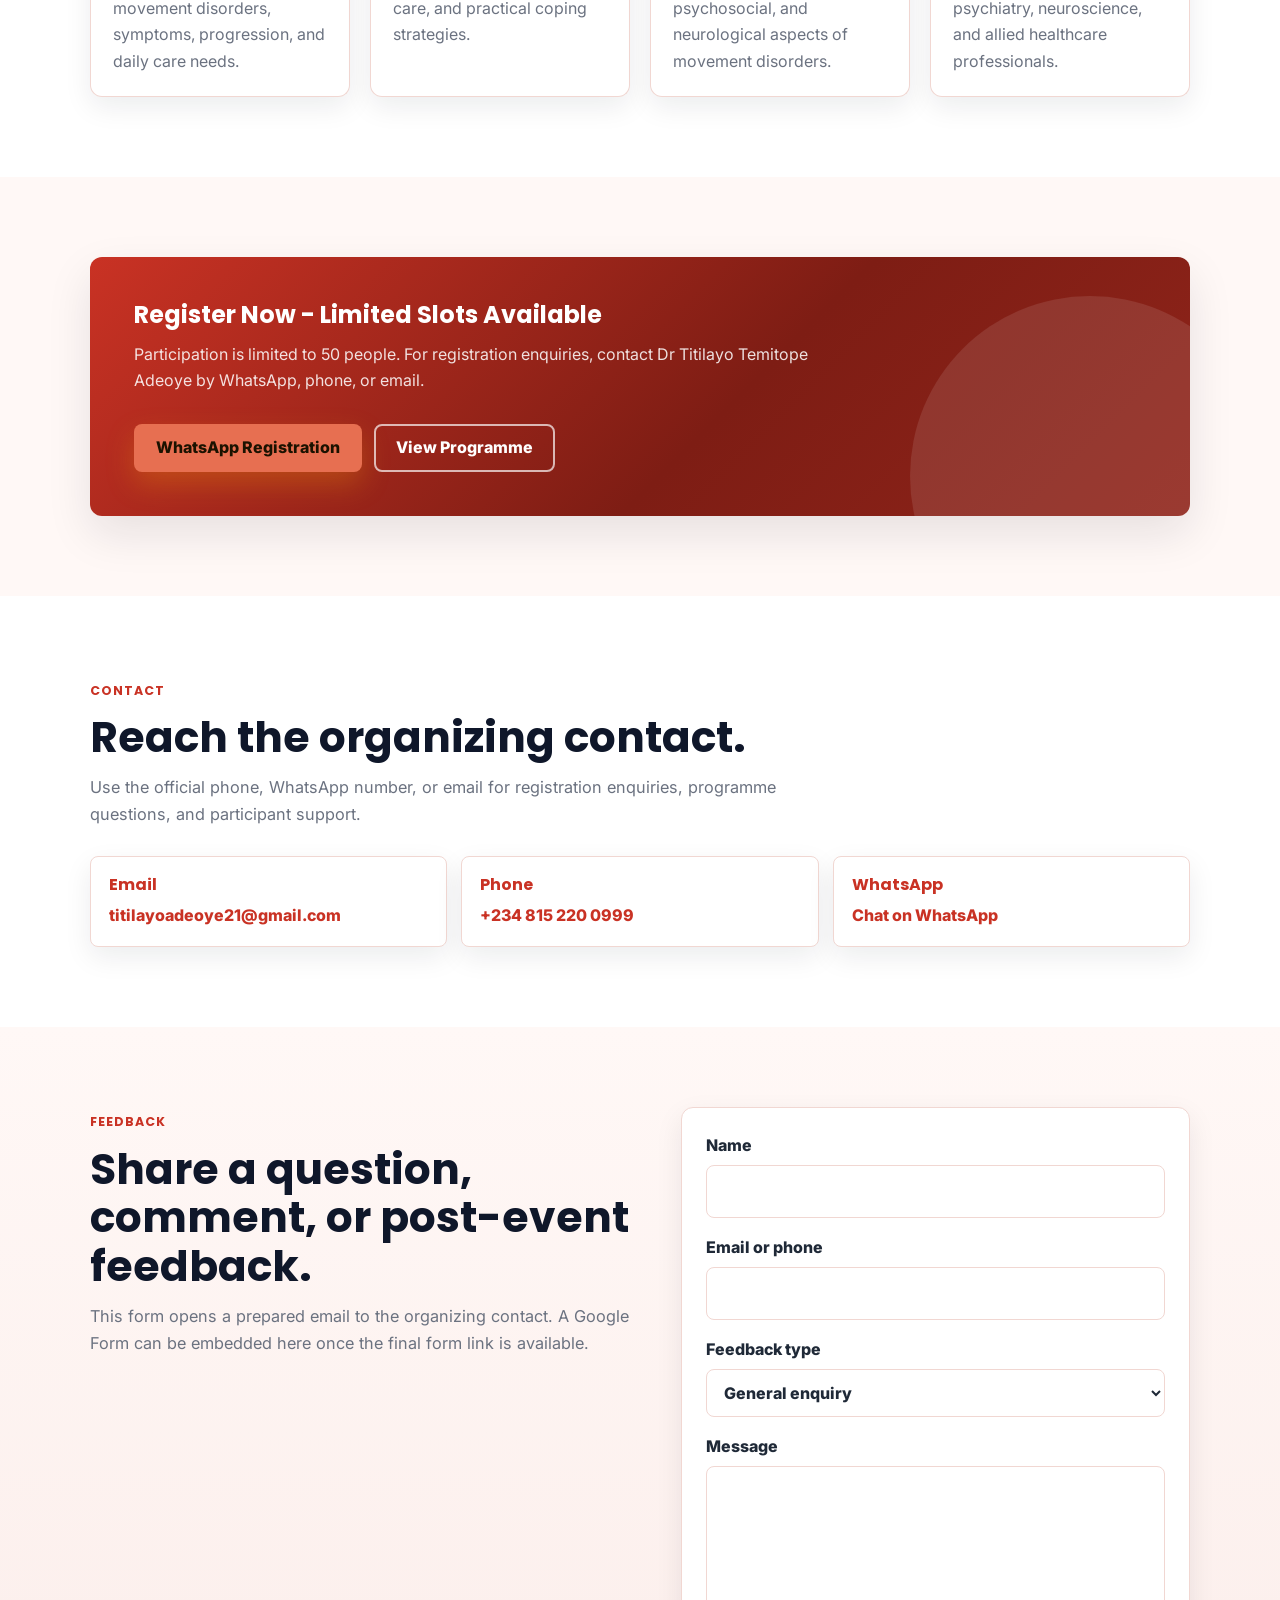
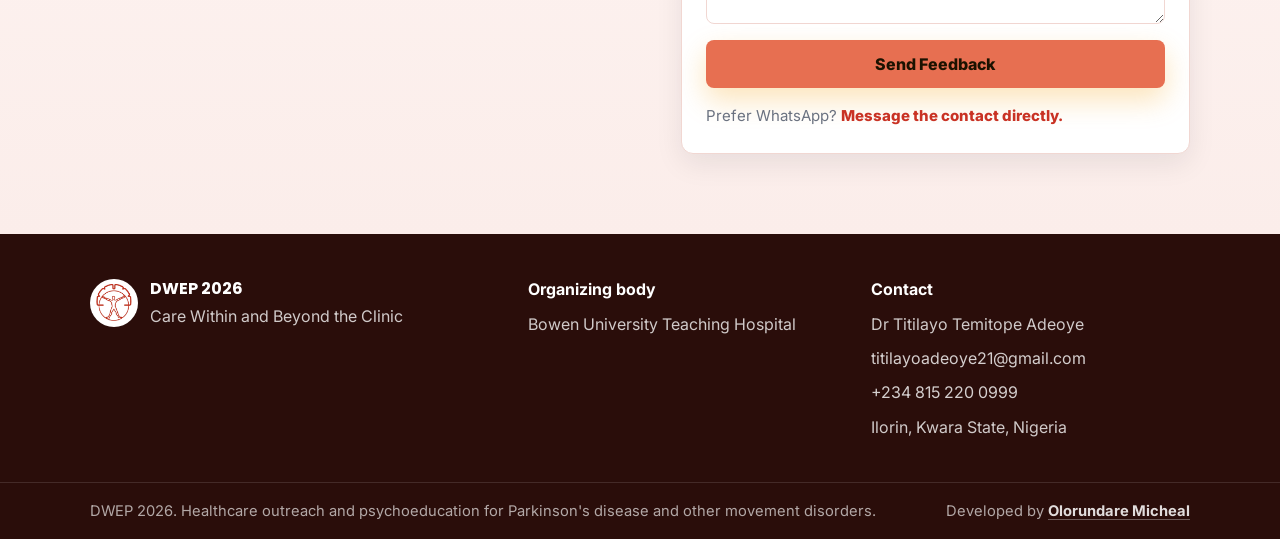
==== commit f30cf180: "Apply client review updates" ====
--- a/index.html
+++ b/index.html
@@ -29,6 +29,7 @@
         <a class="nav-link" href="schedule.html">Schedule</a>
         <a class="nav-link" href="speakers.html">Speakers</a>
         <a class="nav-link" href="venue.html">Venue</a>
+        <a class="nav-link" href="#feedback">Feedback</a>
       </nav>
     </div>
   </header>
@@ -62,7 +63,7 @@
             </span>
           </div>
           <div class="hero-actions">
-            <a class="btn btn-primary" href="#register">Register Now</a>
+            <a class="btn btn-primary" href="https://wa.me/2348152200999?text=Hello%20Dr%20Titilayo%2C%20I%20would%20like%20to%20ask%20about%20registration%20for%20DWEP%202026." target="_blank" rel="noopener noreferrer">Register Now</a>
             <a class="btn btn-secondary" href="schedule.html">View Programme</a>
           </div>
         </div>
@@ -266,9 +267,9 @@
         <div class="cta-band">
           <div class="cta-content">
             <h2>Register Now - Limited Slots Available</h2>
-            <p>Participation is limited to 50 people. Registration details, official contact phone number, eligibility, certificate information, and refreshments details will be added once confirmed by the organizing team.</p>
+            <p>Participation is limited to 50 people. For registration enquiries, contact Dr Titilayo Temitope Adeoye by WhatsApp, phone, or email.</p>
             <div class="cta-actions">
-              <a class="btn btn-primary" href="#register">Register Now</a>
+              <a class="btn btn-primary" href="https://wa.me/2348152200999?text=Hello%20Dr%20Titilayo%2C%20I%20would%20like%20to%20ask%20about%20registration%20for%20DWEP%202026." target="_blank" rel="noopener noreferrer">WhatsApp Registration</a>
               <a class="btn btn-secondary" href="schedule.html">View Programme</a>
             </div>
           </div>
@@ -276,10 +277,69 @@
       </div>
     </section>
 
+    <section class="section section-white" id="contact">
+      <div class="container">
+        <div class="section-header">
+          <span class="eyebrow">Contact</span>
+          <h2>Reach the organizing contact.</h2>
+          <p>Use the official phone, WhatsApp number, or email for registration enquiries, programme questions, and participant support.</p>
+        </div>
+        <div class="details-grid">
+          <article class="detail-card">
+            <strong>Email</strong>
+            <a href="mailto:titilayoadeoye21@gmail.com">titilayoadeoye21@gmail.com</a>
+          </article>
+          <article class="detail-card">
+            <strong>Phone</strong>
+            <a href="tel:+2348152200999">+234 815 220 0999</a>
+          </article>
+          <article class="detail-card">
+            <strong>WhatsApp</strong>
+            <a href="https://wa.me/2348152200999" target="_blank" rel="noopener noreferrer">Chat on WhatsApp</a>
+          </article>
+        </div>
+      </div>
+    </section>
+
+    <section class="section section-muted" id="feedback">
+      <div class="container feedback-layout">
+        <div class="section-header">
+          <span class="eyebrow">Feedback</span>
+          <h2>Share a question, comment, or post-event feedback.</h2>
+          <p>This form opens a prepared email to the organizing contact. A Google Form can be embedded here once the final form link is available.</p>
+        </div>
+        <form class="feedback-form card" id="feedback-form">
+          <label>
+            <span>Name</span>
+            <input type="text" name="name" required autocomplete="name">
+          </label>
+          <label>
+            <span>Email or phone</span>
+            <input type="text" name="contact" required autocomplete="email">
+          </label>
+          <label>
+            <span>Feedback type</span>
+            <select name="type" required>
+              <option value="General enquiry">General enquiry</option>
+              <option value="Registration enquiry">Registration enquiry</option>
+              <option value="Programme feedback">Programme feedback</option>
+              <option value="Partnership or support">Partnership or support</option>
+            </select>
+          </label>
+          <label>
+            <span>Message</span>
+            <textarea name="message" rows="5" required></textarea>
+          </label>
+          <button class="btn btn-primary" type="submit">Send Feedback</button>
+          <p class="form-note">Prefer WhatsApp? <a href="https://wa.me/2348152200999" target="_blank" rel="noopener noreferrer">Message the contact directly.</a></p>
+        </form>
+      </div>
+    </section>
+
     <!--
       Publication details staging block. Add back to the public page when confirmed:
-      - Official phone: To be confirmed
-      - Email enquiries: To be confirmed
+      - Official phone: +2348152200999
+      - Email enquiries: titilayoadeoye21@gmail.com
       - Registration link: Google Form to be added
       - Attendance fee: To be confirmed
       - Eligibility: Caregivers, families, patients, health workers, and stakeholders - final wording to be confirmed
@@ -307,6 +367,8 @@
       <div class="footer-meta">
         <strong>Contact</strong>
         <span>Dr Titilayo Temitope Adeoye</span>
+        <a href="mailto:titilayoadeoye21@gmail.com">titilayoadeoye21@gmail.com</a>
+        <a href="tel:+2348152200999">+234 815 220 0999</a>
         <span>Ilorin, Kwara State, Nigeria</span>
       </div>
     </div>
--- a/main.css
+++ b/main.css
@@ -1,15 +1,16 @@
 :root {
-  --primary: #005EB8;
-  --secondary: #00A6A6;
-  --accent: #F59E0B;
-  --bg: #F7FAFC;
+  --primary: #C93224;
+  --secondary: #8F241A;
+  --accent: #E76F51;
+  --bg: #FFF8F6;
   --text: #1F2937;
   --muted: #6B7280;
   --white: #FFFFFF;
   --ink: #0F172A;
-  --line: #DCE7F2;
-  --soft-blue: #EAF4FF;
-  --soft-teal: #E6FAFA;
+  --line: #F1D7D2;
+  --soft-blue: #FFF0ED;
+  --soft-teal: #FCE5DF;
+  --footer-dark: #2A0D0A;
   --shadow: 0 18px 45px rgba(15, 23, 42, 0.1);
   --shadow-soft: 0 10px 28px rgba(15, 23, 42, 0.08);
   --radius: 12px;
@@ -101,7 +102,7 @@
 }
 
 .section-muted {
-  background: linear-gradient(180deg, #F7FAFC 0%, #EEF8F8 100%);
+  background: linear-gradient(180deg, #FFF8F6 0%, #FBEDEA 100%);
 }
 
 .section-header {
@@ -270,7 +271,7 @@
   inset: 0;
   z-index: -1;
   background:
-    linear-gradient(90deg, rgba(5, 24, 44, 0.88) 0%, rgba(4, 45, 74, 0.68) 48%, rgba(0, 94, 184, 0.18) 100%),
+    linear-gradient(90deg, rgba(42, 13, 10, 0.9) 0%, rgba(92, 25, 18, 0.68) 48%, rgba(201, 50, 36, 0.18) 100%),
     linear-gradient(180deg, rgba(15, 23, 42, 0.18) 0%, rgba(15, 23, 42, 0.78) 100%);
   content: "";
 }
@@ -385,7 +386,7 @@
 
 .btn-primary:hover,
 .btn-primary:focus-visible {
-  background: #FDBA2D;
+  background: #F08A70;
 }
 
 .btn-secondary {
@@ -595,7 +596,7 @@
   position: relative;
   overflow: hidden;
   border-radius: var(--radius);
-  background: linear-gradient(135deg, var(--primary), #053D75 58%, var(--secondary));
+  background: linear-gradient(135deg, var(--primary), #7E1D14 58%, var(--secondary));
   color: var(--white);
   box-shadow: var(--shadow);
 }
@@ -644,7 +645,7 @@
   position: absolute;
   inset: 0;
   z-index: -1;
-  background: linear-gradient(90deg, rgba(5, 24, 44, 0.84), rgba(0, 94, 184, 0.42));
+  background: linear-gradient(90deg, rgba(42, 13, 10, 0.84), rgba(201, 50, 36, 0.42));
   content: "";
 }
 
@@ -752,6 +753,65 @@
 
 .detail-card span {
   color: var(--muted);
+}
+
+.detail-card a {
+  overflow-wrap: anywhere;
+  color: var(--primary);
+  font-weight: 800;
+}
+
+.feedback-layout {
+  display: grid;
+  gap: 28px;
+  align-items: start;
+}
+
+.feedback-form {
+  display: grid;
+  gap: 16px;
+  padding: 24px;
+}
+
+.feedback-form label {
+  display: grid;
+  gap: 7px;
+  color: var(--text);
+  font-weight: 800;
+}
+
+.feedback-form input,
+.feedback-form select,
+.feedback-form textarea {
+  width: 100%;
+  border: 1px solid var(--line);
+  border-radius: var(--radius-sm);
+  background: var(--white);
+  color: var(--text);
+  padding: 12px 13px;
+  outline: none;
+  transition: border-color 180ms ease, box-shadow 180ms ease;
+}
+
+.feedback-form input:focus,
+.feedback-form select:focus,
+.feedback-form textarea:focus {
+  border-color: var(--primary);
+  box-shadow: 0 0 0 4px rgba(201, 50, 36, 0.12);
+}
+
+.feedback-form textarea {
+  resize: vertical;
+}
+
+.form-note {
+  color: var(--muted);
+  font-size: 0.94rem;
+}
+
+.form-note a {
+  color: var(--primary);
+  font-weight: 800;
 }
 
 .venue-layout {
@@ -794,7 +854,7 @@
   border: 0;
   border-radius: var(--radius);
   background:
-    linear-gradient(135deg, rgba(0, 94, 184, 0.12), rgba(0, 166, 166, 0.18)),
+    linear-gradient(135deg, rgba(201, 50, 36, 0.14), rgba(143, 36, 26, 0.2)),
     url("assets/images/venue-hospital.png") center / cover;
   box-shadow: var(--shadow-soft);
 }
@@ -838,7 +898,7 @@
 }
 
 .site-footer {
-  background: #071A2F;
+  background: var(--footer-dark);
   color: rgba(255, 255, 255, 0.78);
 }
 
@@ -885,6 +945,16 @@
 }
 
 .footer-meta strong {
+  color: var(--white);
+}
+
+.footer-meta a {
+  overflow-wrap: anywhere;
+  color: rgba(255, 255, 255, 0.8);
+}
+
+.footer-meta a:hover,
+.footer-meta a:focus-visible {
   color: var(--white);
 }
 
@@ -990,7 +1060,8 @@
   }
 
   .about-layout,
-  .venue-layout {
+  .venue-layout,
+  .feedback-layout {
     grid-template-columns: 1.05fr 0.95fr;
   }
 
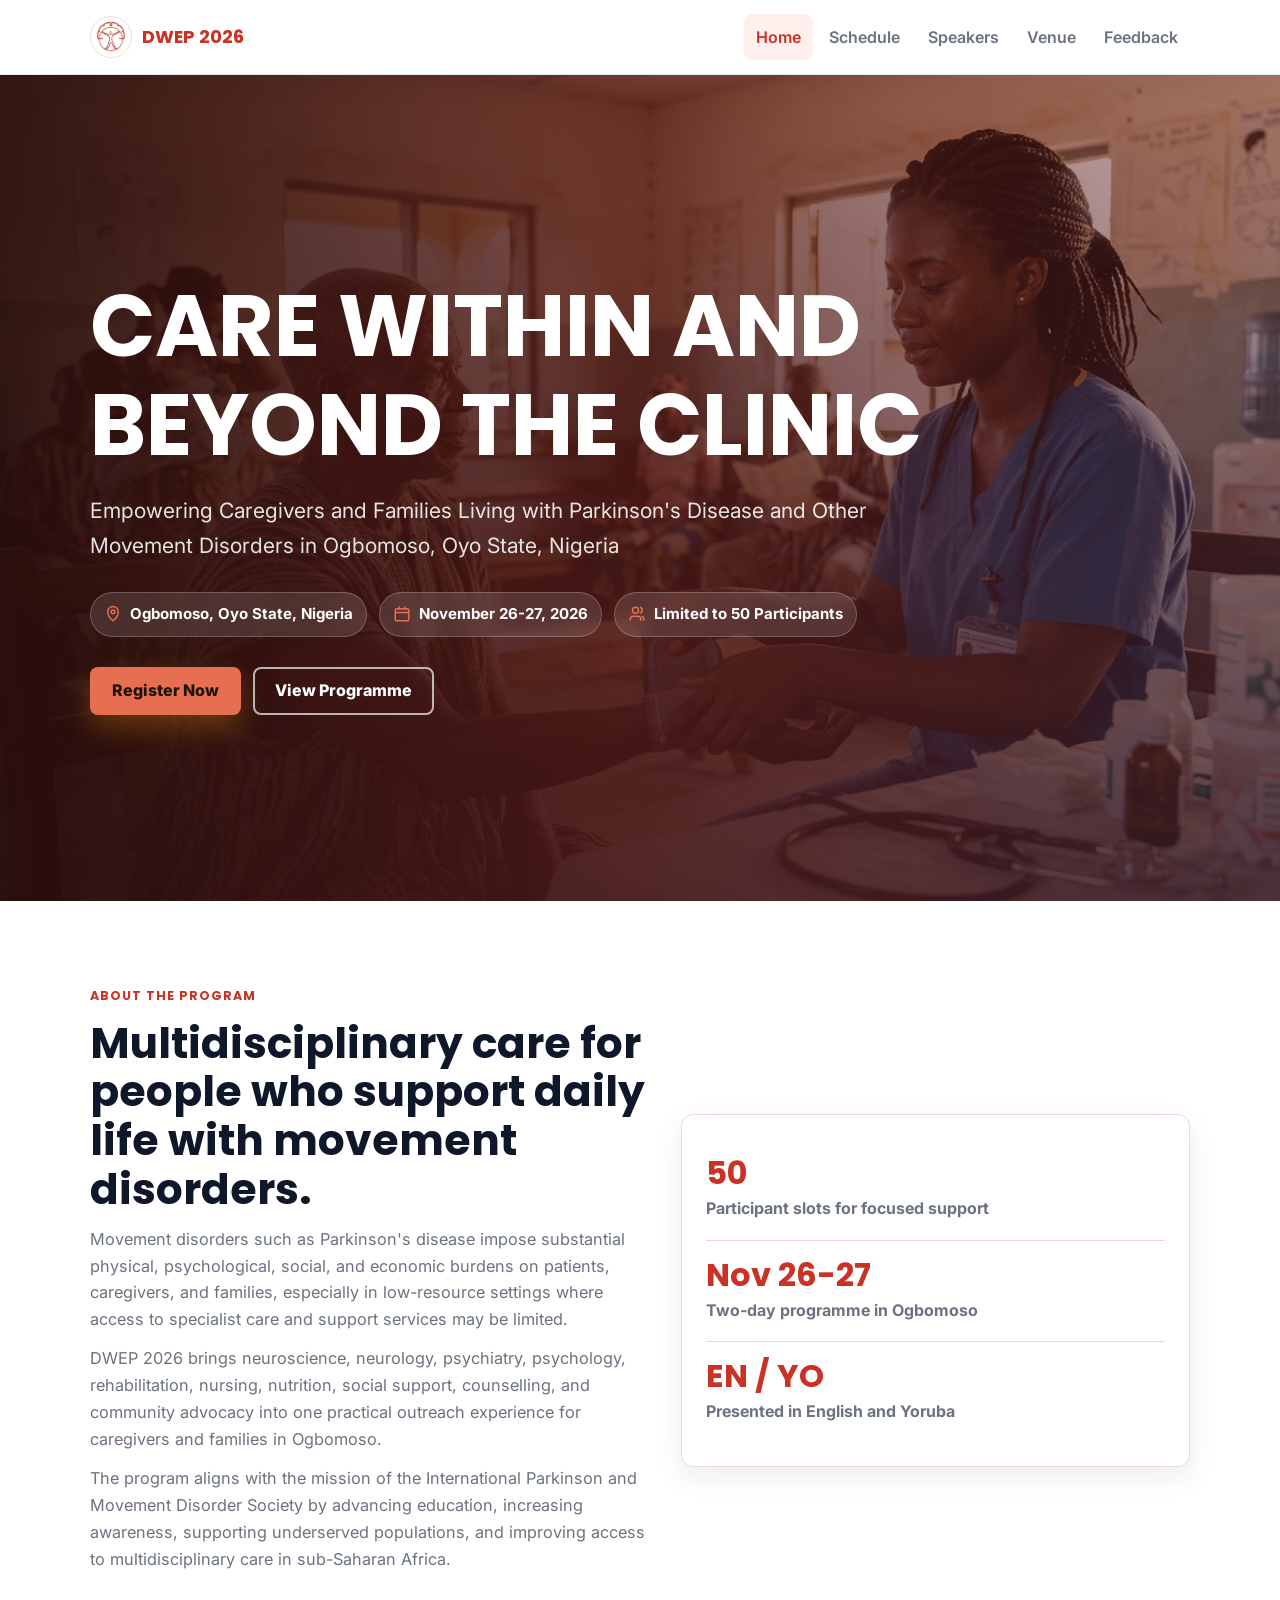
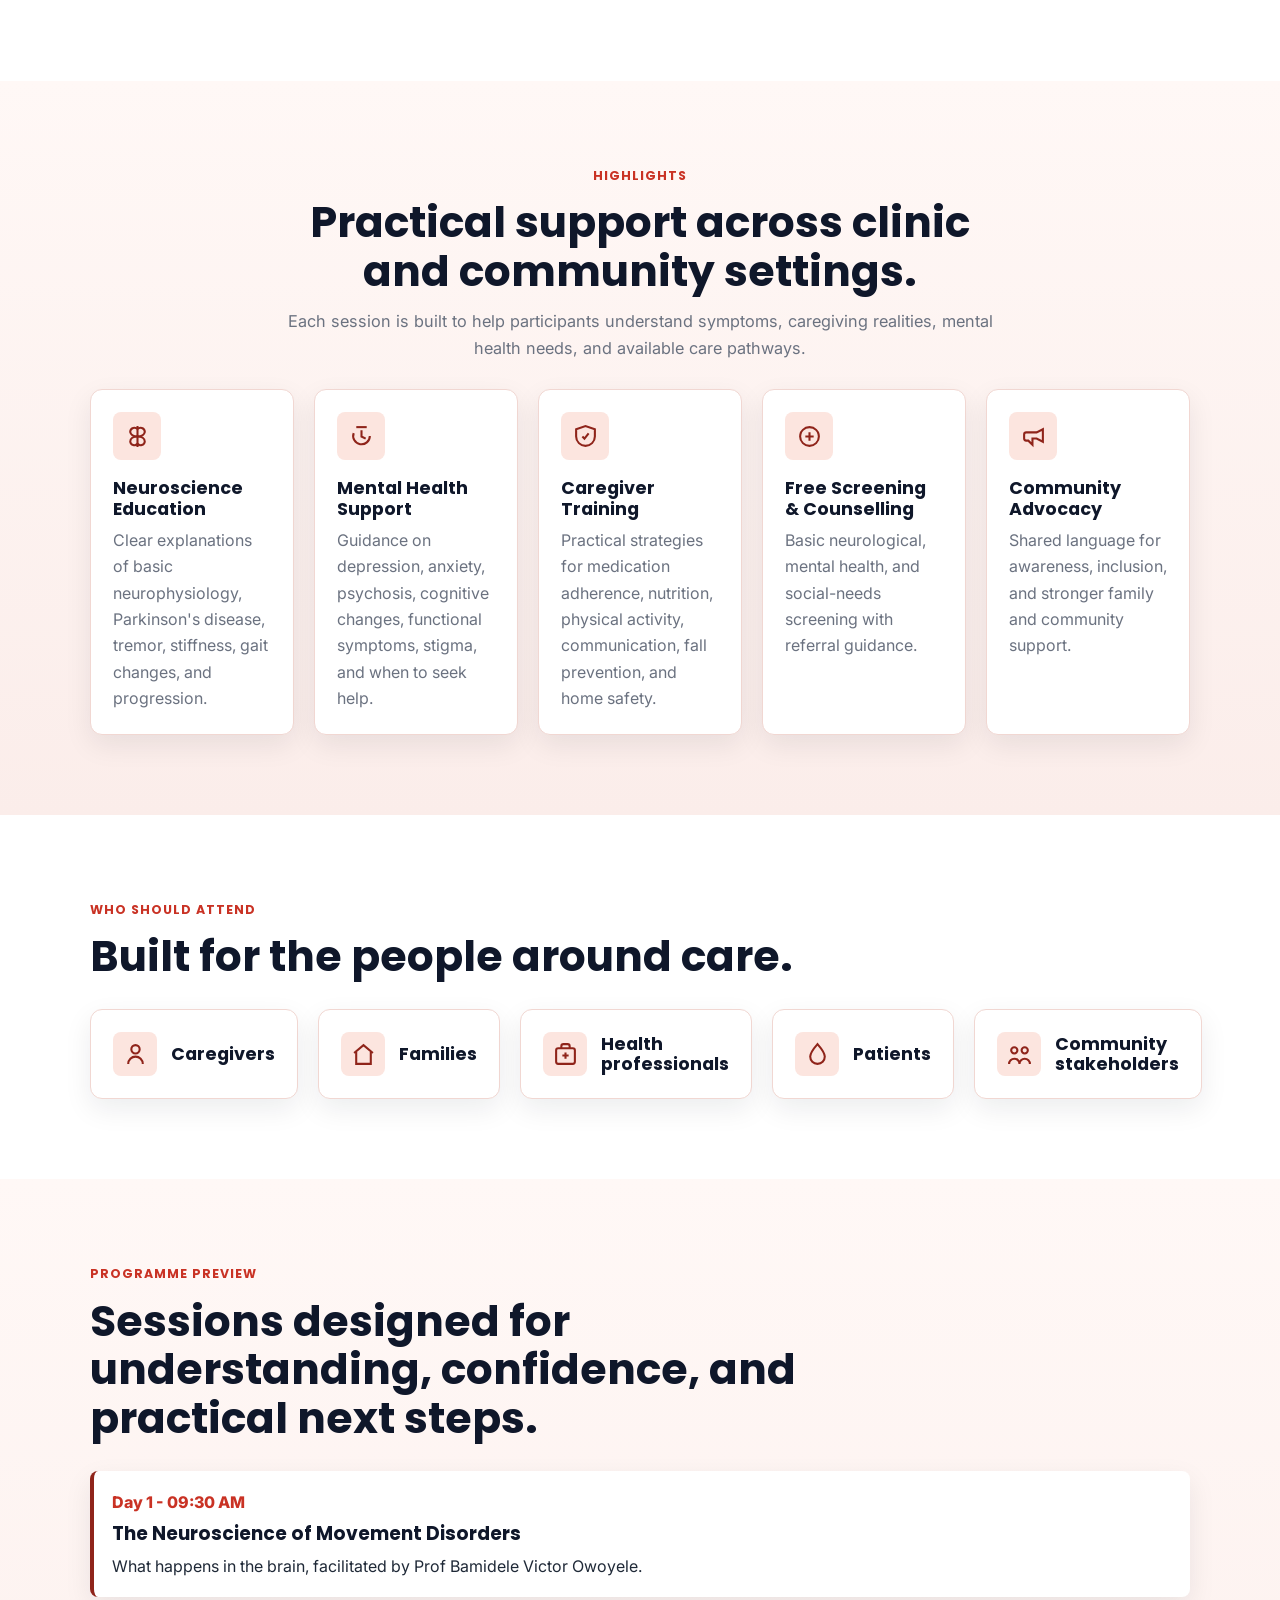
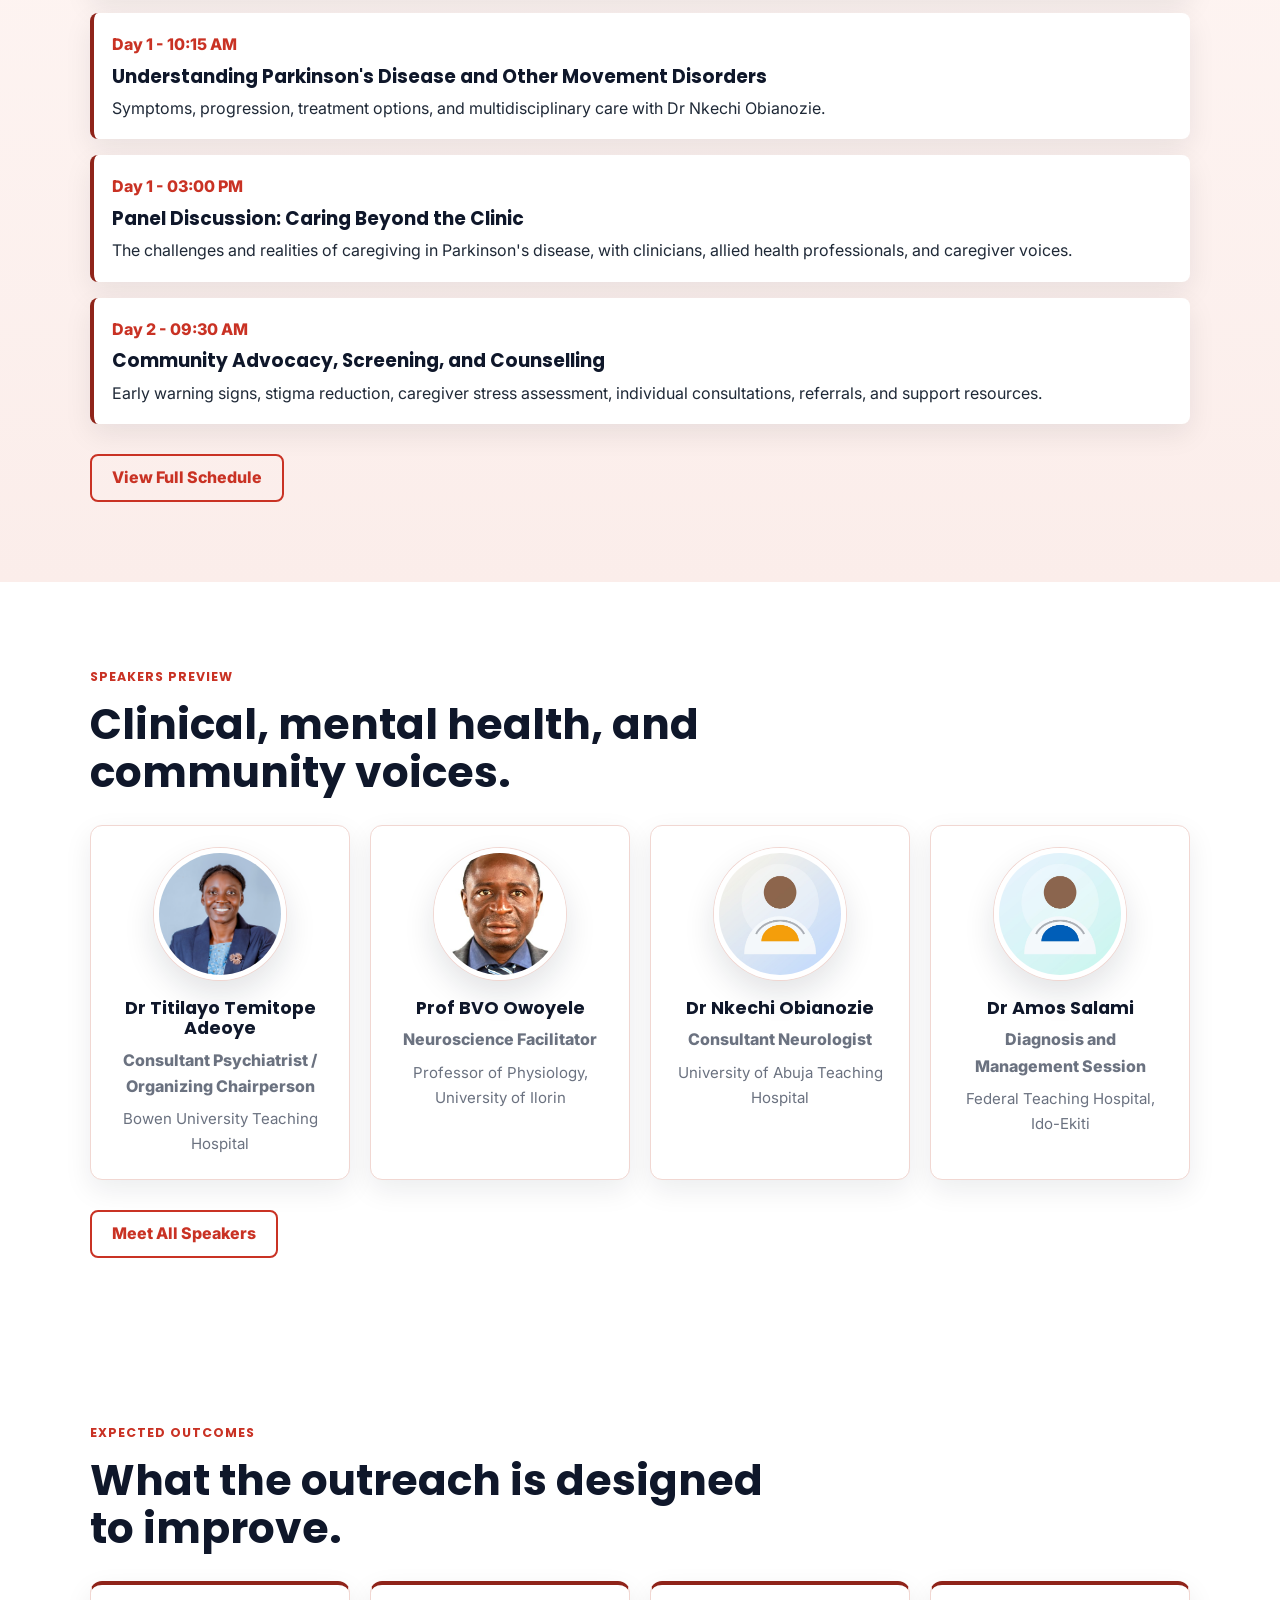
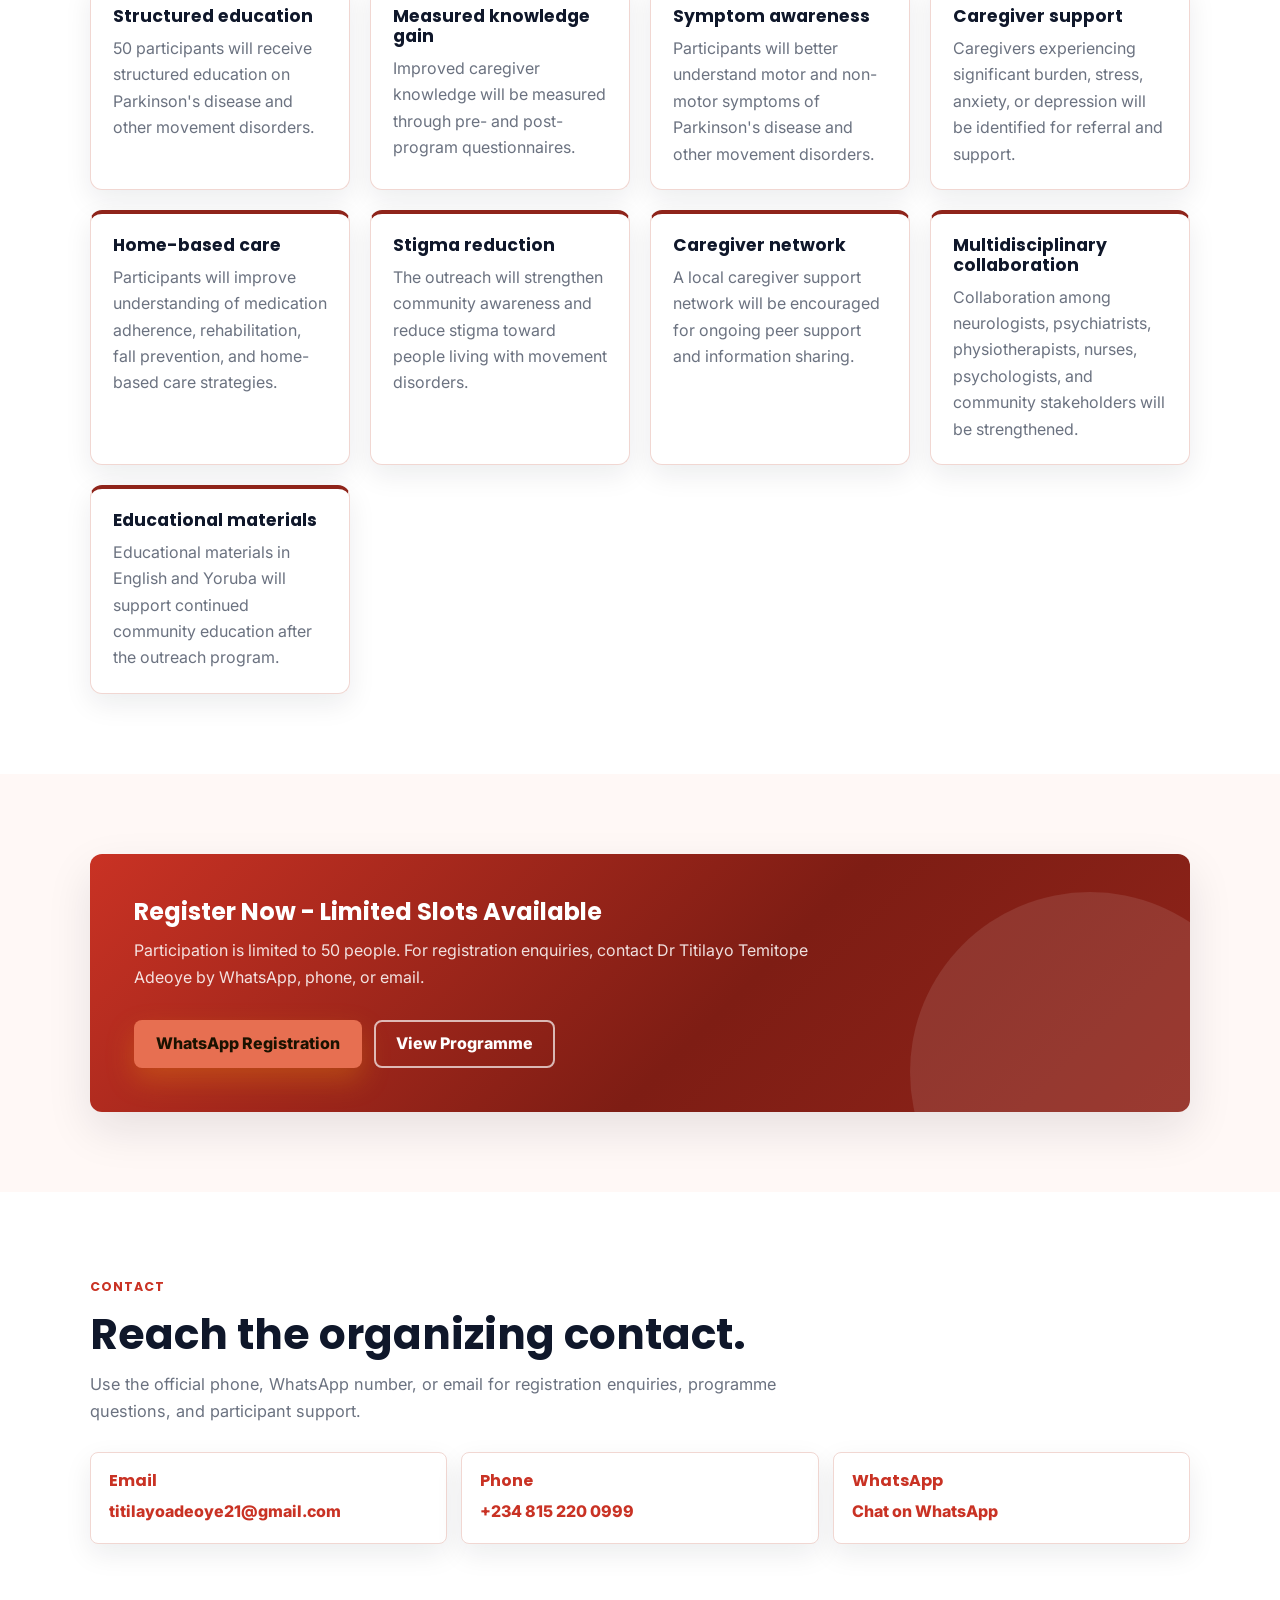
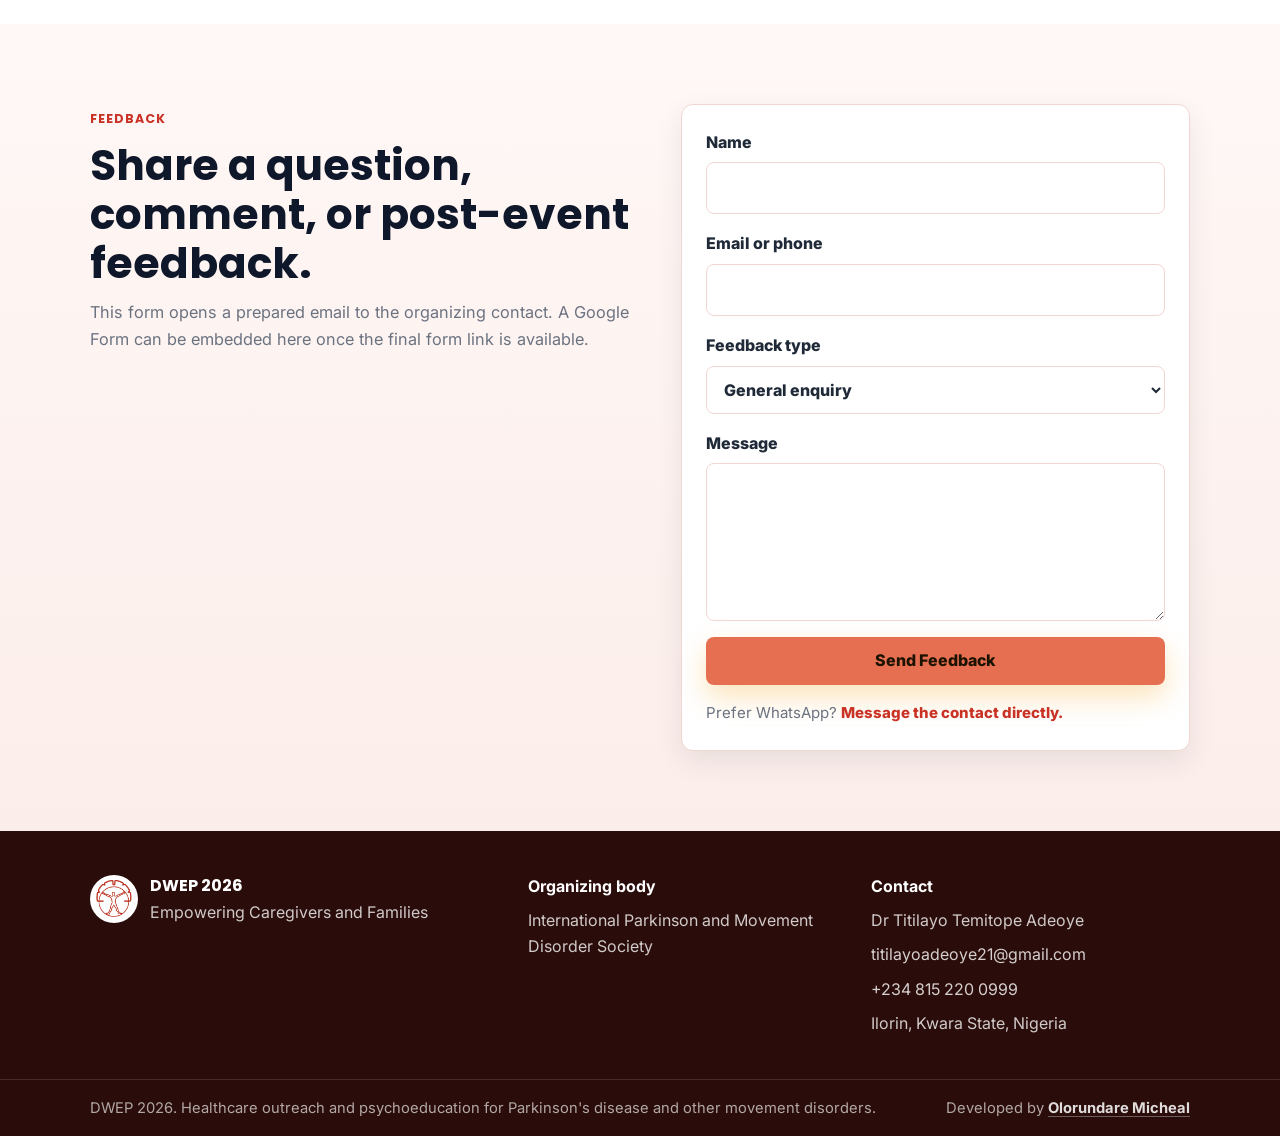
==== commit 0857f8d0: "Apply latest outreach proposal updates" ====
--- a/index.html
+++ b/index.html
@@ -3,11 +3,12 @@
 <head>
   <meta charset="UTF-8">
   <meta name="viewport" content="width=device-width, initial-scale=1.0">
-  <meta name="description" content="DWEP 2026 is a November 26-27, 2026 healthcare outreach and psychoeducation program for Parkinson's disease and other movement disorders in Nigeria.">
+  <meta name="description" content="DWEP 2026 is a November 26-27, 2026 healthcare outreach and psychoeducation program empowering caregivers and families living with Parkinson's disease and other movement disorders in Ogbomoso, Nigeria.">
   <title>DWEP 2026 | Care Within and Beyond the Clinic</title>
   <link rel="preconnect" href="https://fonts.googleapis.com">
   <link rel="preconnect" href="https://fonts.gstatic.com" crossorigin>
   <link href="https://fonts.googleapis.com/css2?family=Inter:wght@400;500;700;800&family=Poppins:wght@600;700&display=swap" rel="stylesheet">
+  <link rel="icon" type="image/png" href="assets/images/ipmds_logo.png">
   <link rel="stylesheet" href="main.css">
 </head>
 <body>
@@ -47,7 +48,7 @@
       <div class="container hero-content">
         <div class="hero-copy">
           <h1>CARE WITHIN AND BEYOND THE CLINIC</h1>
-          <p class="hero-subtitle">A Support &amp; Psychoeducation Program for Caregivers and Families Living with Parkinson's Disease and Other Movement Disorders</p>
+          <p class="hero-subtitle">Empowering Caregivers and Families Living with Parkinson's Disease and Other Movement Disorders in Ogbomoso, Oyo State, Nigeria</p>
           <div class="meta-row" aria-label="Event details">
             <span class="meta-item">
               <svg viewBox="0 0 24 24" fill="none" stroke="currentColor" stroke-width="2" aria-hidden="true"><path d="M12 21s7-5.1 7-12a7 7 0 1 0-14 0c0 6.9 7 12 7 12Z"/><circle cx="12" cy="9" r="2.5"/></svg>
@@ -75,8 +76,9 @@
         <div class="section-header">
           <span class="eyebrow">About the program</span>
           <h2>Multidisciplinary care for people who support daily life with movement disorders.</h2>
-          <p>DWEP 2026 brings neuroscience, neurology, psychiatry, psychology, rehabilitation, nursing, social support, counselling, and community advocacy into one practical outreach experience for caregivers and families in Ogbomoso.</p>
-          <p>The program is designed to strengthen understanding of Parkinson's disease and other movement disorders, reduce caregiver strain, improve emotional support and practical caregiving skills, encourage early help-seeking, and connect participants with screening, counselling, and local referral pathways.</p>
+          <p>Movement disorders such as Parkinson's disease impose substantial physical, psychological, social, and economic burdens on patients, caregivers, and families, especially in low-resource settings where access to specialist care and support services may be limited.</p>
+          <p>DWEP 2026 brings neuroscience, neurology, psychiatry, psychology, rehabilitation, nursing, nutrition, social support, counselling, and community advocacy into one practical outreach experience for caregivers and families in Ogbomoso.</p>
+          <p>The program aligns with the mission of the International Parkinson and Movement Disorder Society by advancing education, increasing awareness, supporting underserved populations, and improving access to multidisciplinary care in sub-Saharan Africa.</p>
         </div>
         <aside class="about-panel" aria-label="Program summary">
           <div class="about-stat">
@@ -171,17 +173,17 @@
         </div>
         <div class="programme-list">
           <article class="programme-item">
+            <span class="programme-time">Day 1 - 09:30 AM</span>
+            <h3>The Neuroscience of Movement Disorders</h3>
+            <p>What happens in the brain, facilitated by Prof Bamidele Victor Owoyele.</p>
+          </article>
+          <article class="programme-item">
             <span class="programme-time">Day 1 - 10:15 AM</span>
-            <h3>The Neuroscience of Movement Disorders</h3>
-            <p>What happens in the brain, facilitated by Prof BVO Owoyele.</p>
+            <h3>Understanding Parkinson's Disease and Other Movement Disorders</h3>
+            <p>Symptoms, progression, treatment options, and multidisciplinary care with Dr Nkechi Obianozie.</p>
           </article>
           <article class="programme-item">
-            <span class="programme-time">Day 1 - 11:15 AM</span>
-            <h3>Understanding Parkinson's Disease and Other Movement Disorders</h3>
-            <p>Symptoms, progression, treatment options, and multidisciplinary care with Dr Ngozi Obianozie.</p>
-          </article>
-          <article class="programme-item">
-            <span class="programme-time">Day 1 - 04:15 PM</span>
+            <span class="programme-time">Day 1 - 03:00 PM</span>
             <h3>Panel Discussion: Caring Beyond the Clinic</h3>
             <p>The challenges and realities of caregiving in Parkinson's disease, with clinicians, allied health professionals, and caregiver voices.</p>
           </article>
@@ -205,28 +207,28 @@
         </div>
         <div class="grid grid-4 speakers-preview">
           <article class="card speaker-card">
-            <img class="speaker-photo" src="assets/images/speaker-1.jpg" alt="Placeholder portrait for Dr Titilayo Temitope Adeoye">
+            <img class="speaker-photo" src="assets/images/titi_image.jpg" alt="Portrait of Dr Titilayo Temitope Adeoye">
             <h3>Dr Titilayo Temitope Adeoye</h3>
             <p class="speaker-title">Consultant Psychiatrist / Organizing Chairperson</p>
             <p class="speaker-affiliation">Bowen University Teaching Hospital</p>
           </article>
           <article class="card speaker-card">
-            <img class="speaker-photo" src="assets/images/speaker-2.jpg" alt="Placeholder portrait for Prof BVO Owoyele">
+            <img class="speaker-photo" src="assets/images/bvo_oyewole.jpeg" alt="Portrait of Prof BVO Owoyele">
             <h3>Prof BVO Owoyele</h3>
             <p class="speaker-title">Neuroscience Facilitator</p>
-            <p class="speaker-affiliation">Affiliation to be confirmed</p>
+            <p class="speaker-affiliation">Professor of Physiology, University of Ilorin</p>
           </article>
           <article class="card speaker-card">
-            <img class="speaker-photo" src="assets/images/speaker-3.jpg" alt="Placeholder portrait for Dr Ngozi Obianozie">
-            <h3>Dr Ngozi Obianozie</h3>
-            <p class="speaker-title">Neurologist / Movement Disorder Specialist</p>
-            <p class="speaker-affiliation">Affiliation to be confirmed</p>
+            <img class="speaker-photo" src="assets/images/speaker-3.jpg" alt="Placeholder portrait for Dr Nkechi Obianozie">
+            <h3>Dr Nkechi Obianozie</h3>
+            <p class="speaker-title">Consultant Neurologist</p>
+            <p class="speaker-affiliation">University of Abuja Teaching Hospital</p>
           </article>
           <article class="card speaker-card">
             <img class="speaker-photo" src="assets/images/speaker-4.jpg" alt="Placeholder portrait for Dr Amos Salami">
             <h3>Dr Amos Salami</h3>
             <p class="speaker-title">Diagnosis and Management Session</p>
-            <p class="speaker-affiliation">Affiliation to be confirmed</p>
+            <p class="speaker-affiliation">Federal Teaching Hospital, Ido-Ekiti</p>
           </article>
         </div>
         <div class="section-actions">
@@ -243,20 +245,40 @@
         </div>
         <div class="grid grid-4">
           <article class="card outcome-card">
-            <h3>Caregiver knowledge</h3>
-            <p>Improved understanding of Parkinson's disease, other movement disorders, symptoms, progression, and daily care needs.</p>
-          </article>
-          <article class="card outcome-card">
-            <h3>Coping skills</h3>
-            <p>Stronger caregiver confidence, resilience, self-care, and practical coping strategies.</p>
+            <h3>Structured education</h3>
+            <p>50 participants will receive structured education on Parkinson's disease and other movement disorders.</p>
+          </article>
+          <article class="card outcome-card">
+            <h3>Measured knowledge gain</h3>
+            <p>Improved caregiver knowledge will be measured through pre- and post-program questionnaires.</p>
+          </article>
+          <article class="card outcome-card">
+            <h3>Symptom awareness</h3>
+            <p>Participants will better understand motor and non-motor symptoms of Parkinson's disease and other movement disorders.</p>
+          </article>
+          <article class="card outcome-card">
+            <h3>Caregiver support</h3>
+            <p>Caregivers experiencing significant burden, stress, anxiety, or depression will be identified for referral and support.</p>
+          </article>
+          <article class="card outcome-card">
+            <h3>Home-based care</h3>
+            <p>Participants will improve understanding of medication adherence, rehabilitation, fall prevention, and home-based care strategies.</p>
           </article>
           <article class="card outcome-card">
             <h3>Stigma reduction</h3>
-            <p>Increased community awareness of psychiatric, psychosocial, and neurological aspects of movement disorders.</p>
-          </article>
-          <article class="card outcome-card">
-            <h3>Support networks</h3>
-            <p>Strengthened collaboration among neurology, psychiatry, neuroscience, and allied healthcare professionals.</p>
+            <p>The outreach will strengthen community awareness and reduce stigma toward people living with movement disorders.</p>
+          </article>
+          <article class="card outcome-card">
+            <h3>Caregiver network</h3>
+            <p>A local caregiver support network will be encouraged for ongoing peer support and information sharing.</p>
+          </article>
+          <article class="card outcome-card">
+            <h3>Multidisciplinary collaboration</h3>
+            <p>Collaboration among neurologists, psychiatrists, physiotherapists, nurses, psychologists, and community stakeholders will be strengthened.</p>
+          </article>
+          <article class="card outcome-card">
+            <h3>Educational materials</h3>
+            <p>Educational materials in English and Yoruba will support continued community education after the outreach program.</p>
           </article>
         </div>
       </div>
@@ -357,12 +379,12 @@
         </span>
         <div>
           <strong>DWEP 2026</strong>
-          <span>Care Within and Beyond the Clinic</span>
+          <span>Empowering Caregivers and Families</span>
         </div>
       </div>
       <div class="footer-meta">
         <strong>Organizing body</strong>
-        <span>Bowen University Teaching Hospital</span>
+        <span>International Parkinson and Movement Disorder Society</span>
       </div>
       <div class="footer-meta">
         <strong>Contact</strong>
@@ -375,7 +397,7 @@
     <div class="footer-bottom">
       <div class="container footer-bottom-row">
         <span>DWEP 2026. Healthcare outreach and psychoeducation for Parkinson's disease and other movement disorders.</span>
-        <span>Developed by <a href="https://www.olorundaremicheal.vercel.app" target="_blank" rel="noopener noreferrer">Olorundare Micheal</a></span>
+        <span>Developed by <a href="https://olorundaremicheal.vercel.app/" target="_blank" rel="noopener noreferrer">Olorundare Micheal</a></span>
       </div>
     </div>
   </footer>
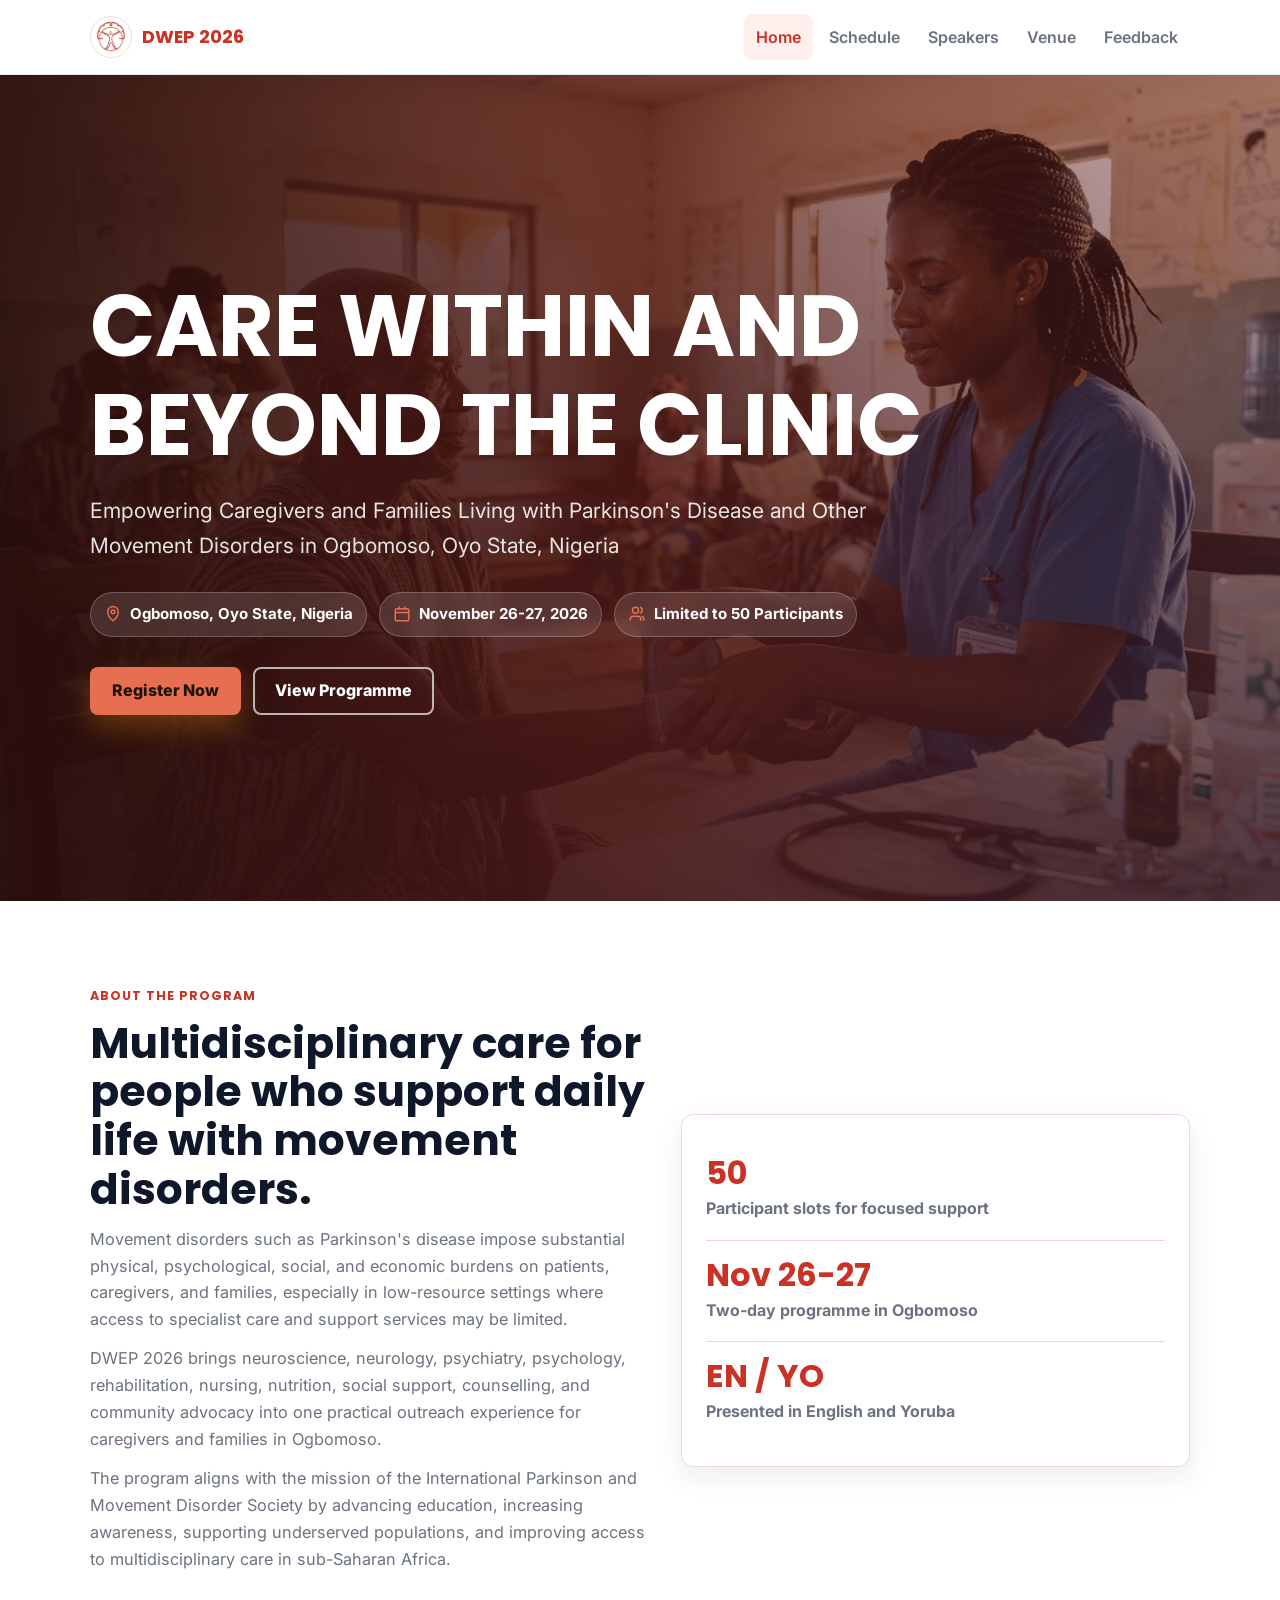
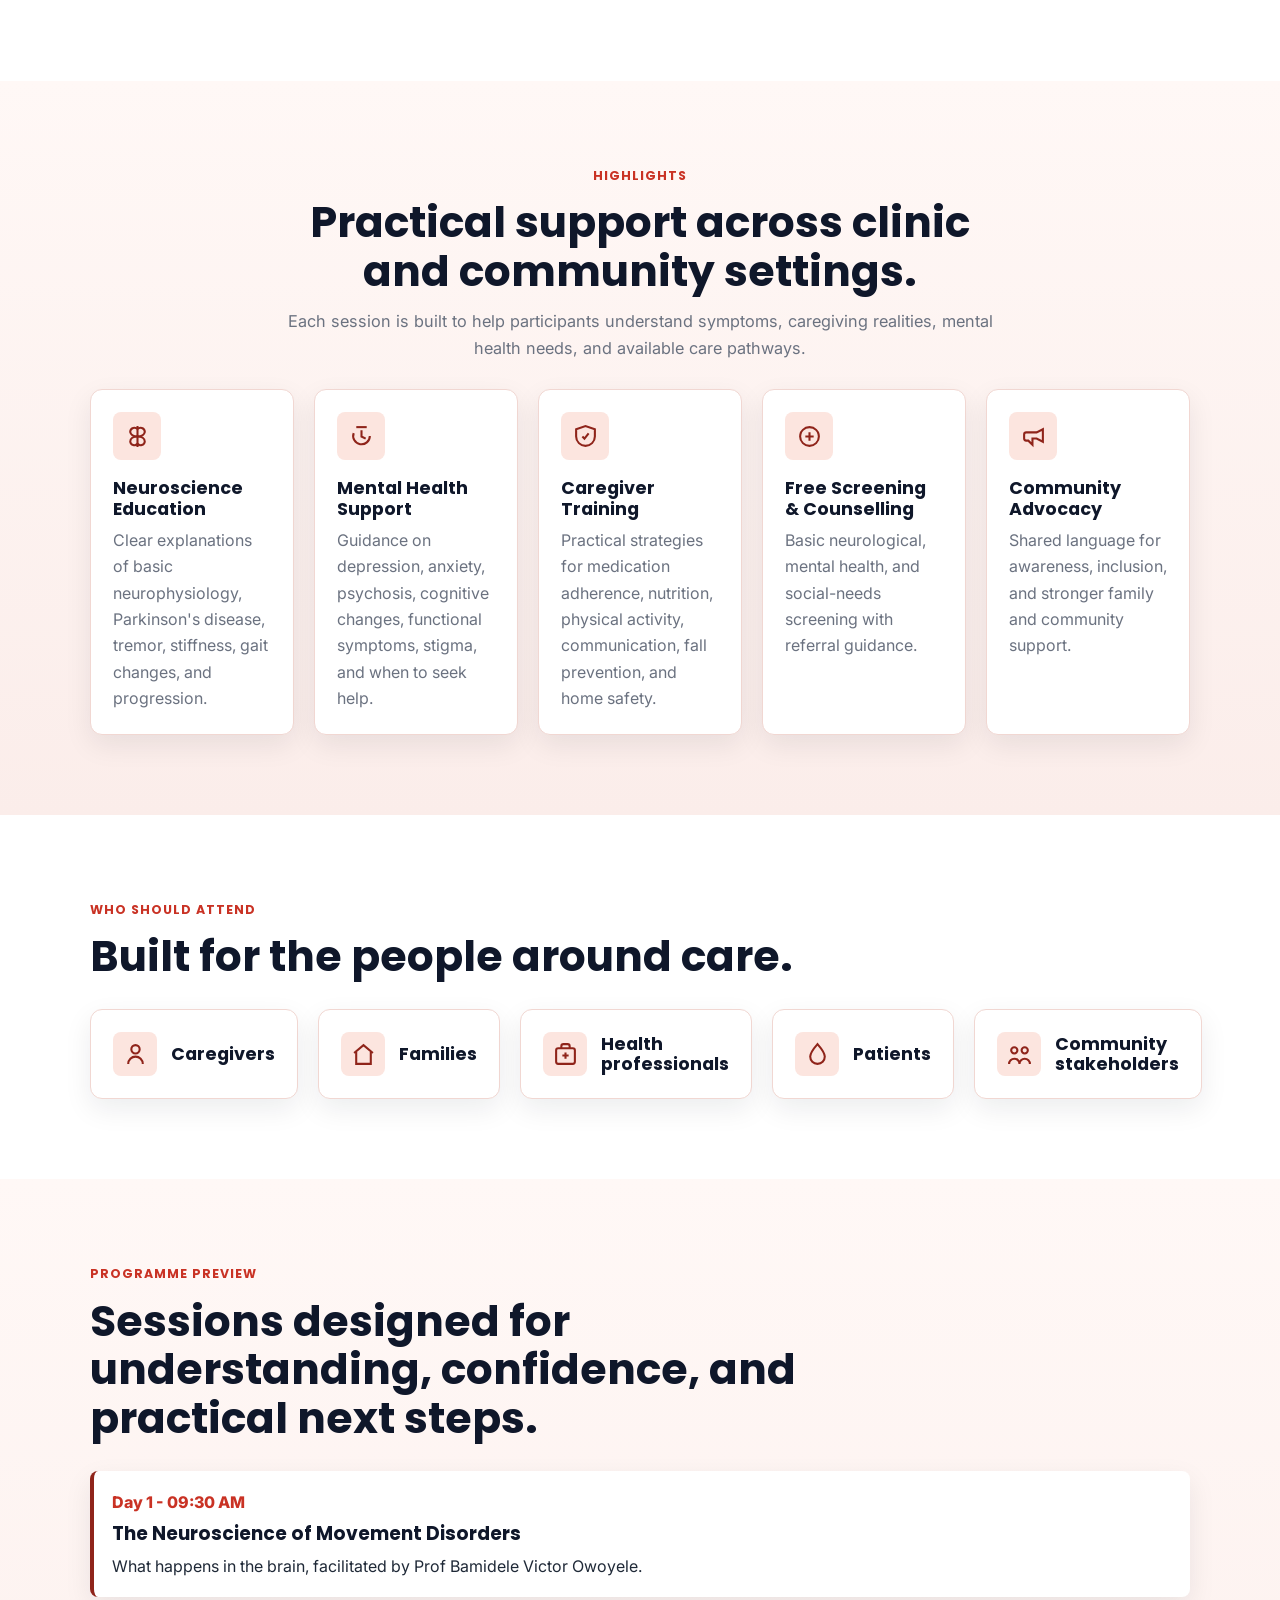
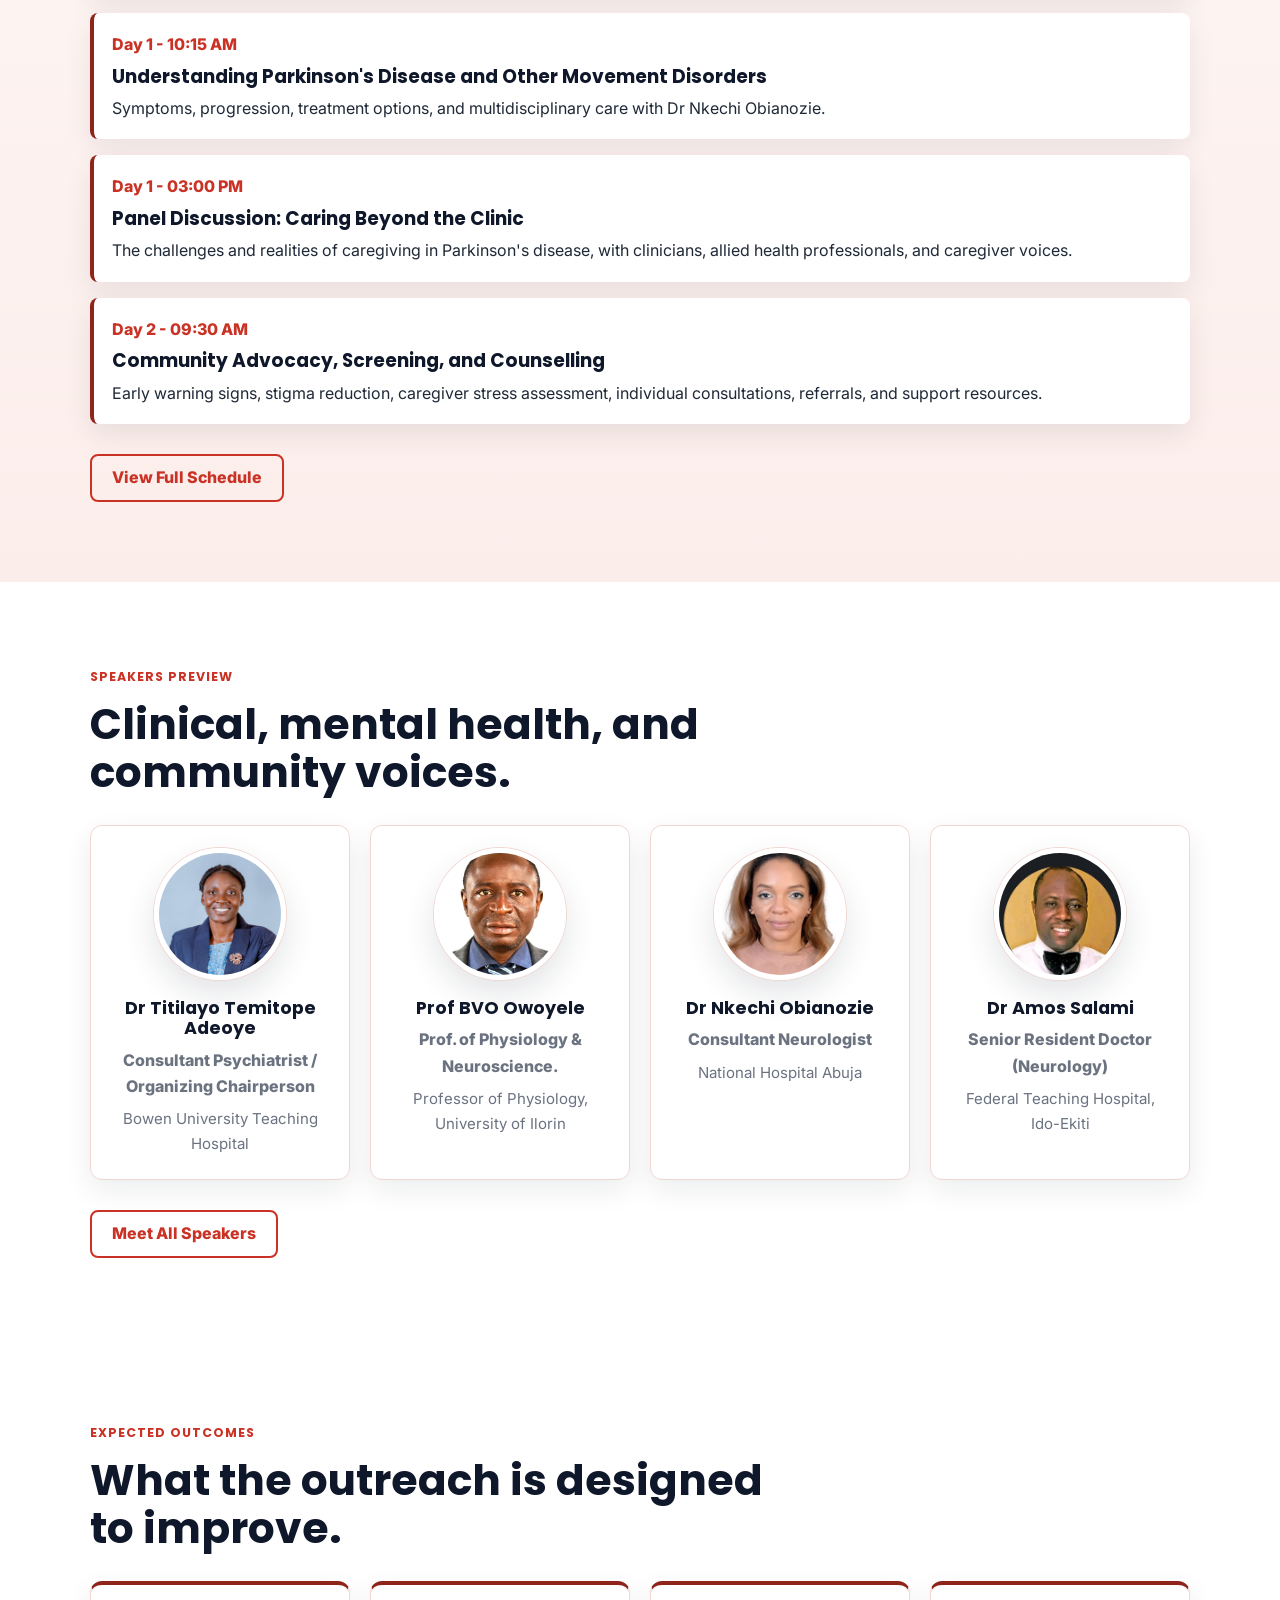
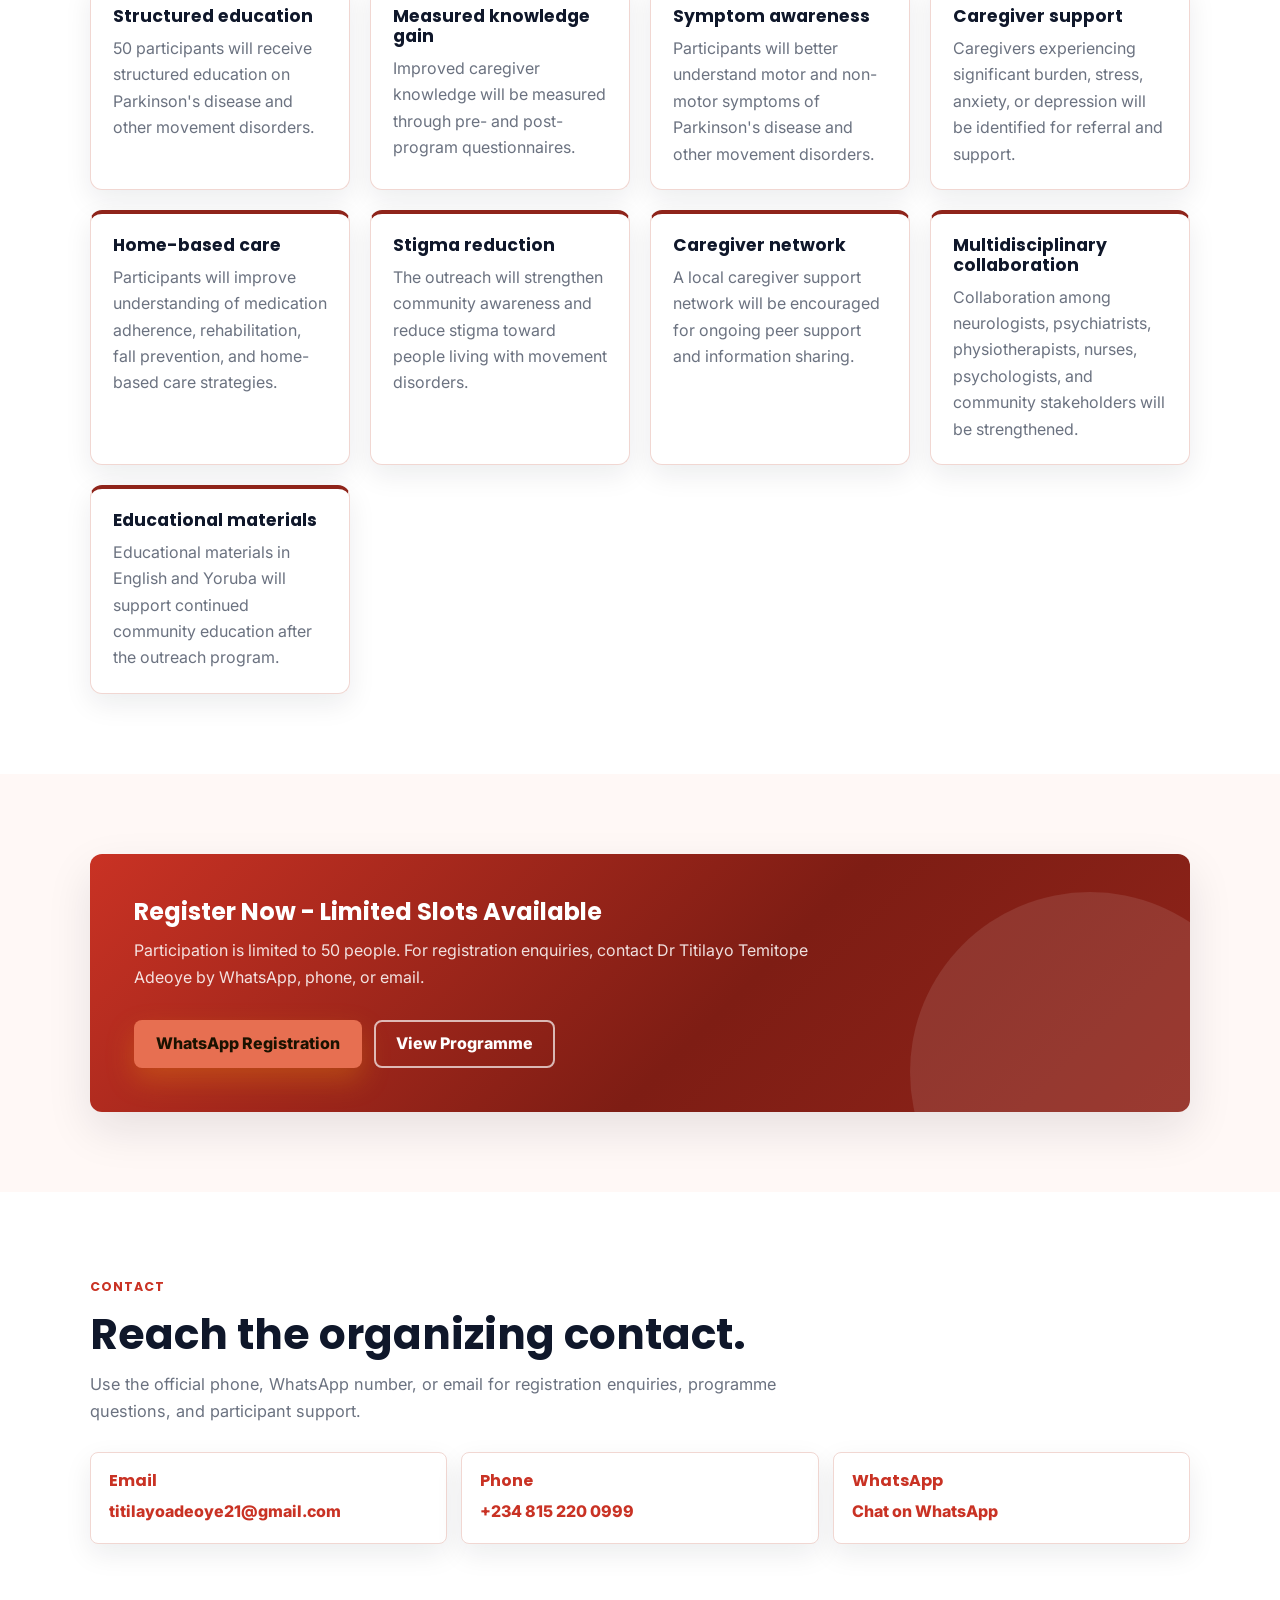
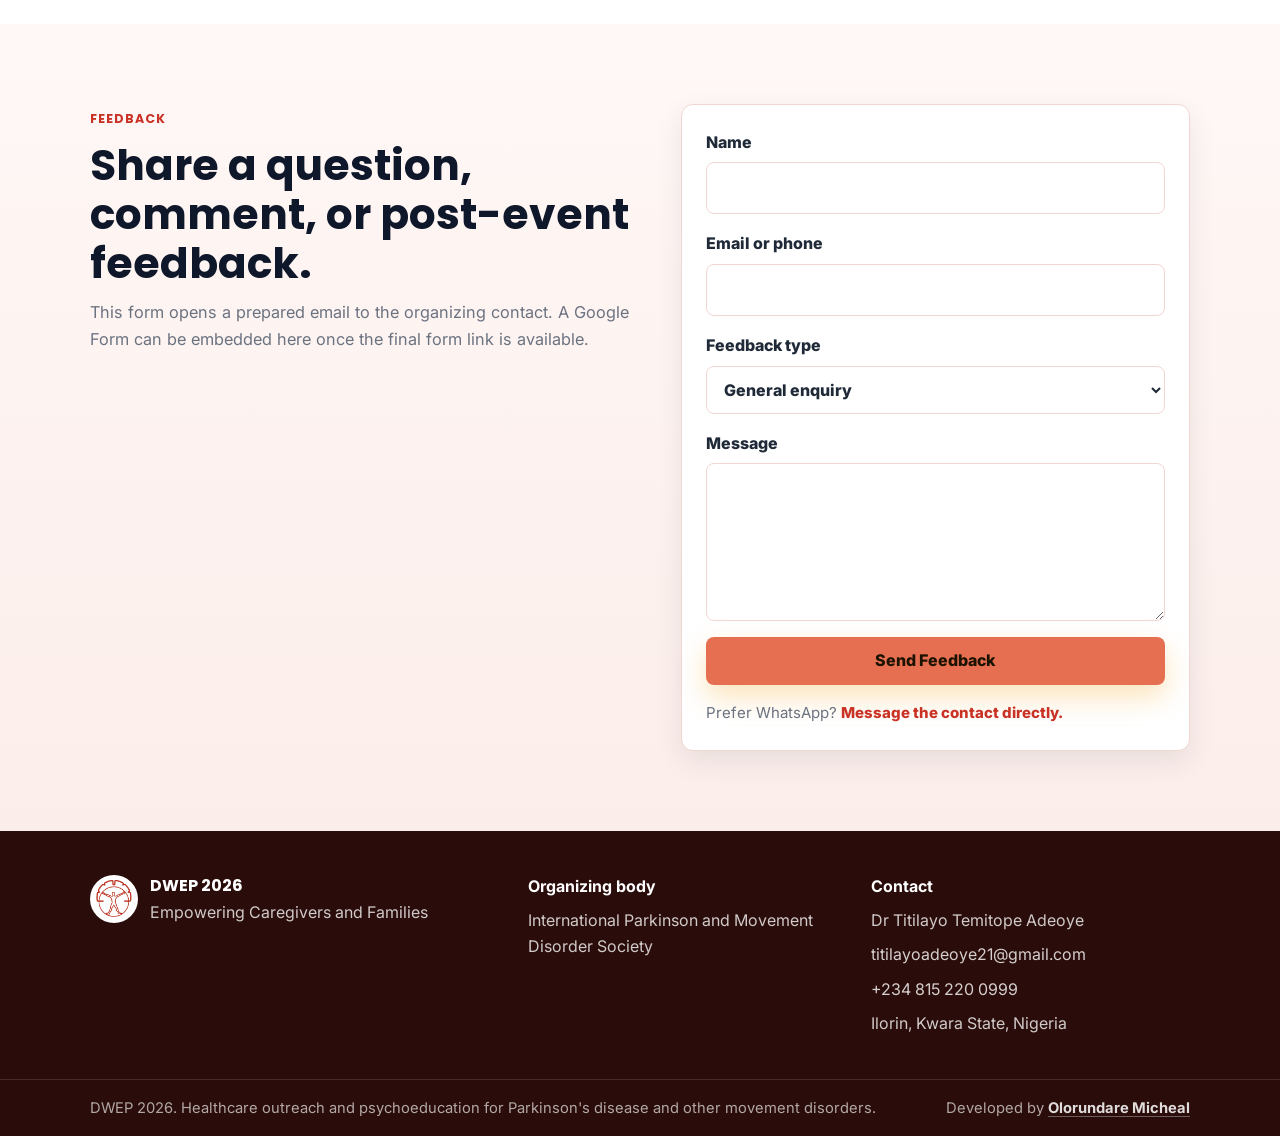
==== commit ee474d05: "updated speakers details, pictures and update google form link" ====
--- a/index.html
+++ b/index.html
@@ -64,7 +64,8 @@
             </span>
           </div>
           <div class="hero-actions">
-            <a class="btn btn-primary" href="https://wa.me/2348152200999?text=Hello%20Dr%20Titilayo%2C%20I%20would%20like%20to%20ask%20about%20registration%20for%20DWEP%202026." target="_blank" rel="noopener noreferrer">Register Now</a>
+            <!--<a class="btn btn-primary" href="https://wa.me/2348152200999?text=Hello%20Dr%20Titilayo%2C%20I%20would%20like%20to%20ask%20about%20registration%20for%20DWEP%202026." target="_blank" rel="noopener noreferrer">Register Now</a> -- IGNORE -->
+            <a class="btn btn-primary" href="https://docs.google.com/forms/d/e/1FAIpQLScbyBhG5NpIefTh8Np3DyiXGatNaqJjFyv__2qpFK4-YrLntw/viewform?usp=publish-editor" target="_blank" rel="noopener noreferrer">Register Now</a>
             <a class="btn btn-secondary" href="schedule.html">View Programme</a>
           </div>
         </div>
@@ -215,19 +216,19 @@
           <article class="card speaker-card">
             <img class="speaker-photo" src="assets/images/bvo_oyewole.jpeg" alt="Portrait of Prof BVO Owoyele">
             <h3>Prof BVO Owoyele</h3>
-            <p class="speaker-title">Neuroscience Facilitator</p>
+            <p class="speaker-title">Prof. of Physiology & Neuroscience.</p>
             <p class="speaker-affiliation">Professor of Physiology, University of Ilorin</p>
           </article>
           <article class="card speaker-card">
-            <img class="speaker-photo" src="assets/images/speaker-3.jpg" alt="Placeholder portrait for Dr Nkechi Obianozie">
+            <img class="speaker-photo" src="assets/images/nkechi.jpg" alt="Placeholder portrait for Dr Nkechi Obianozie">
             <h3>Dr Nkechi Obianozie</h3>
             <p class="speaker-title">Consultant Neurologist</p>
-            <p class="speaker-affiliation">University of Abuja Teaching Hospital</p>
+            <p class="speaker-affiliation">National Hospital Abuja</p>
           </article>
           <article class="card speaker-card">
-            <img class="speaker-photo" src="assets/images/speaker-4.jpg" alt="Placeholder portrait for Dr Amos Salami">
+            <img class="speaker-photo" src="assets/images/amos_s.jpeg" alt="Placeholder portrait for Dr Amos Salami">
             <h3>Dr Amos Salami</h3>
-            <p class="speaker-title">Diagnosis and Management Session</p>
+            <p class="speaker-title">Senior Resident Doctor (Neurology)</p>
             <p class="speaker-affiliation">Federal Teaching Hospital, Ido-Ekiti</p>
           </article>
         </div>
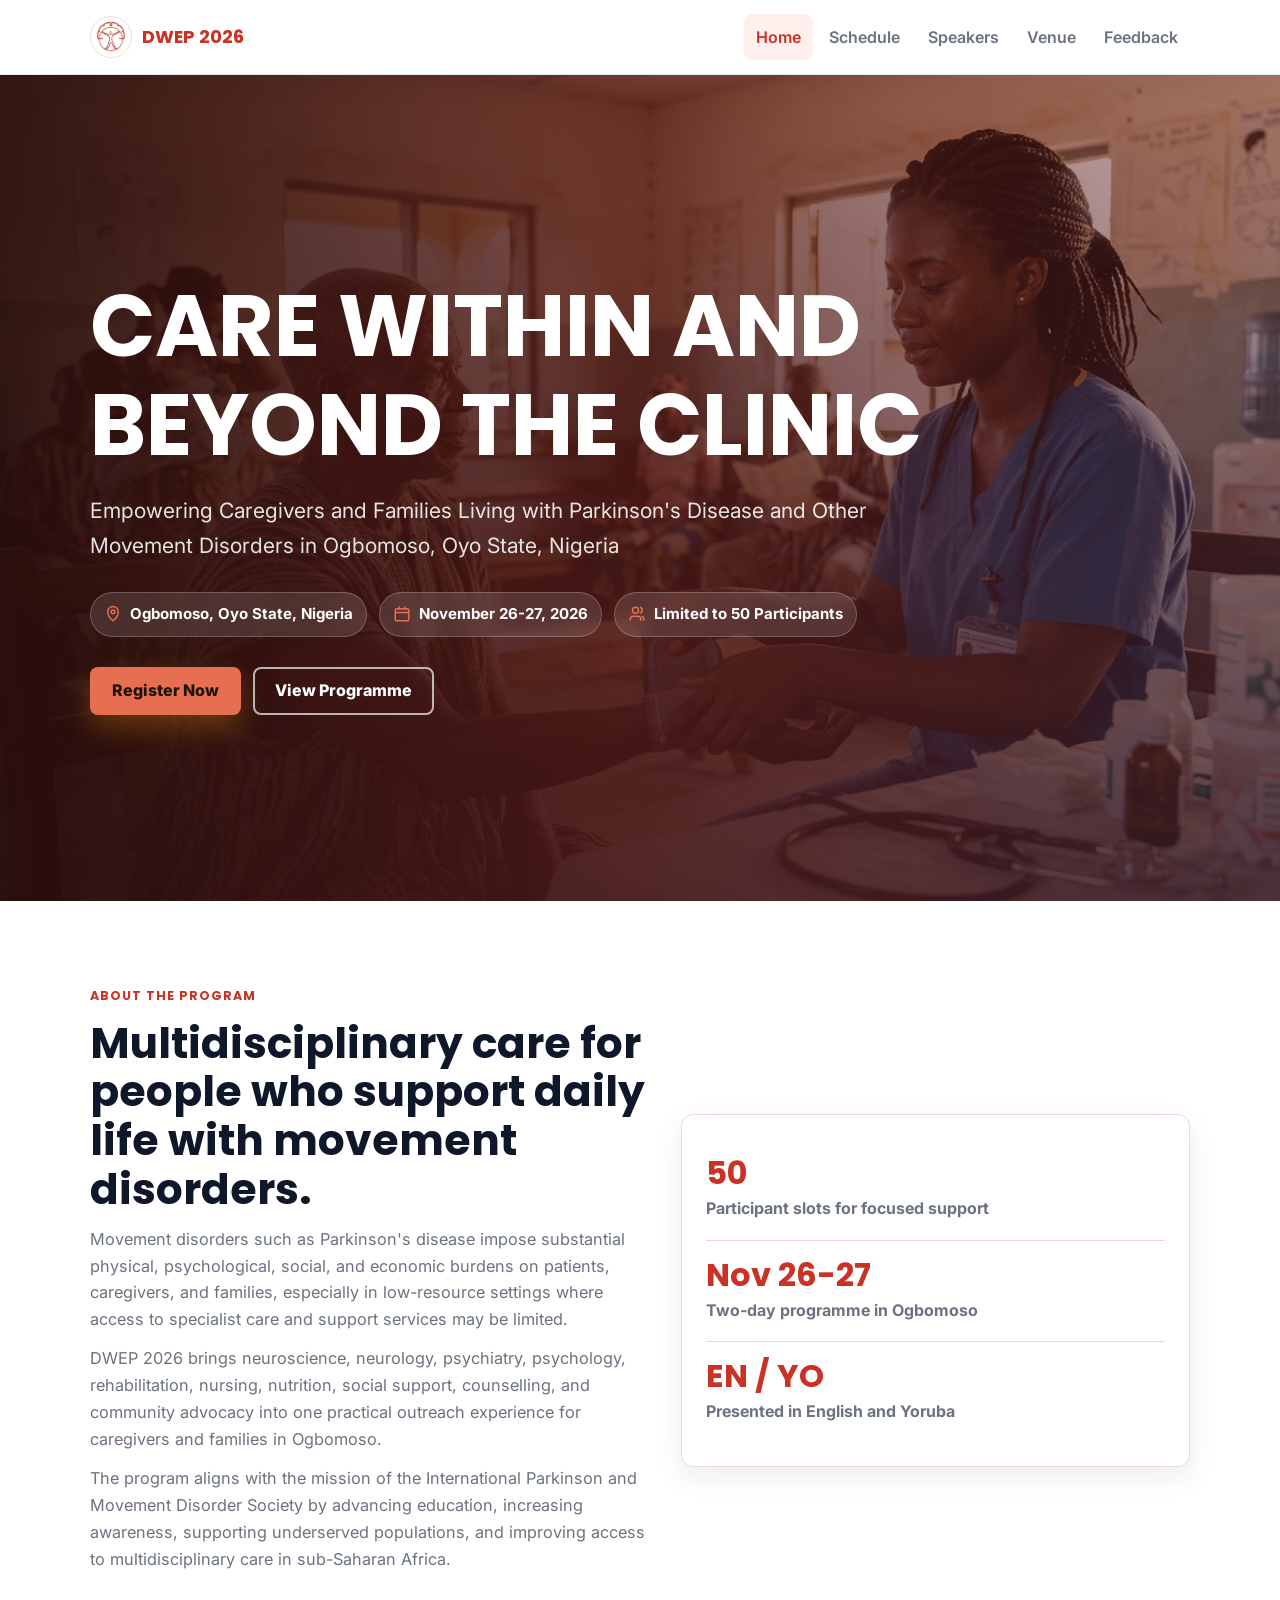
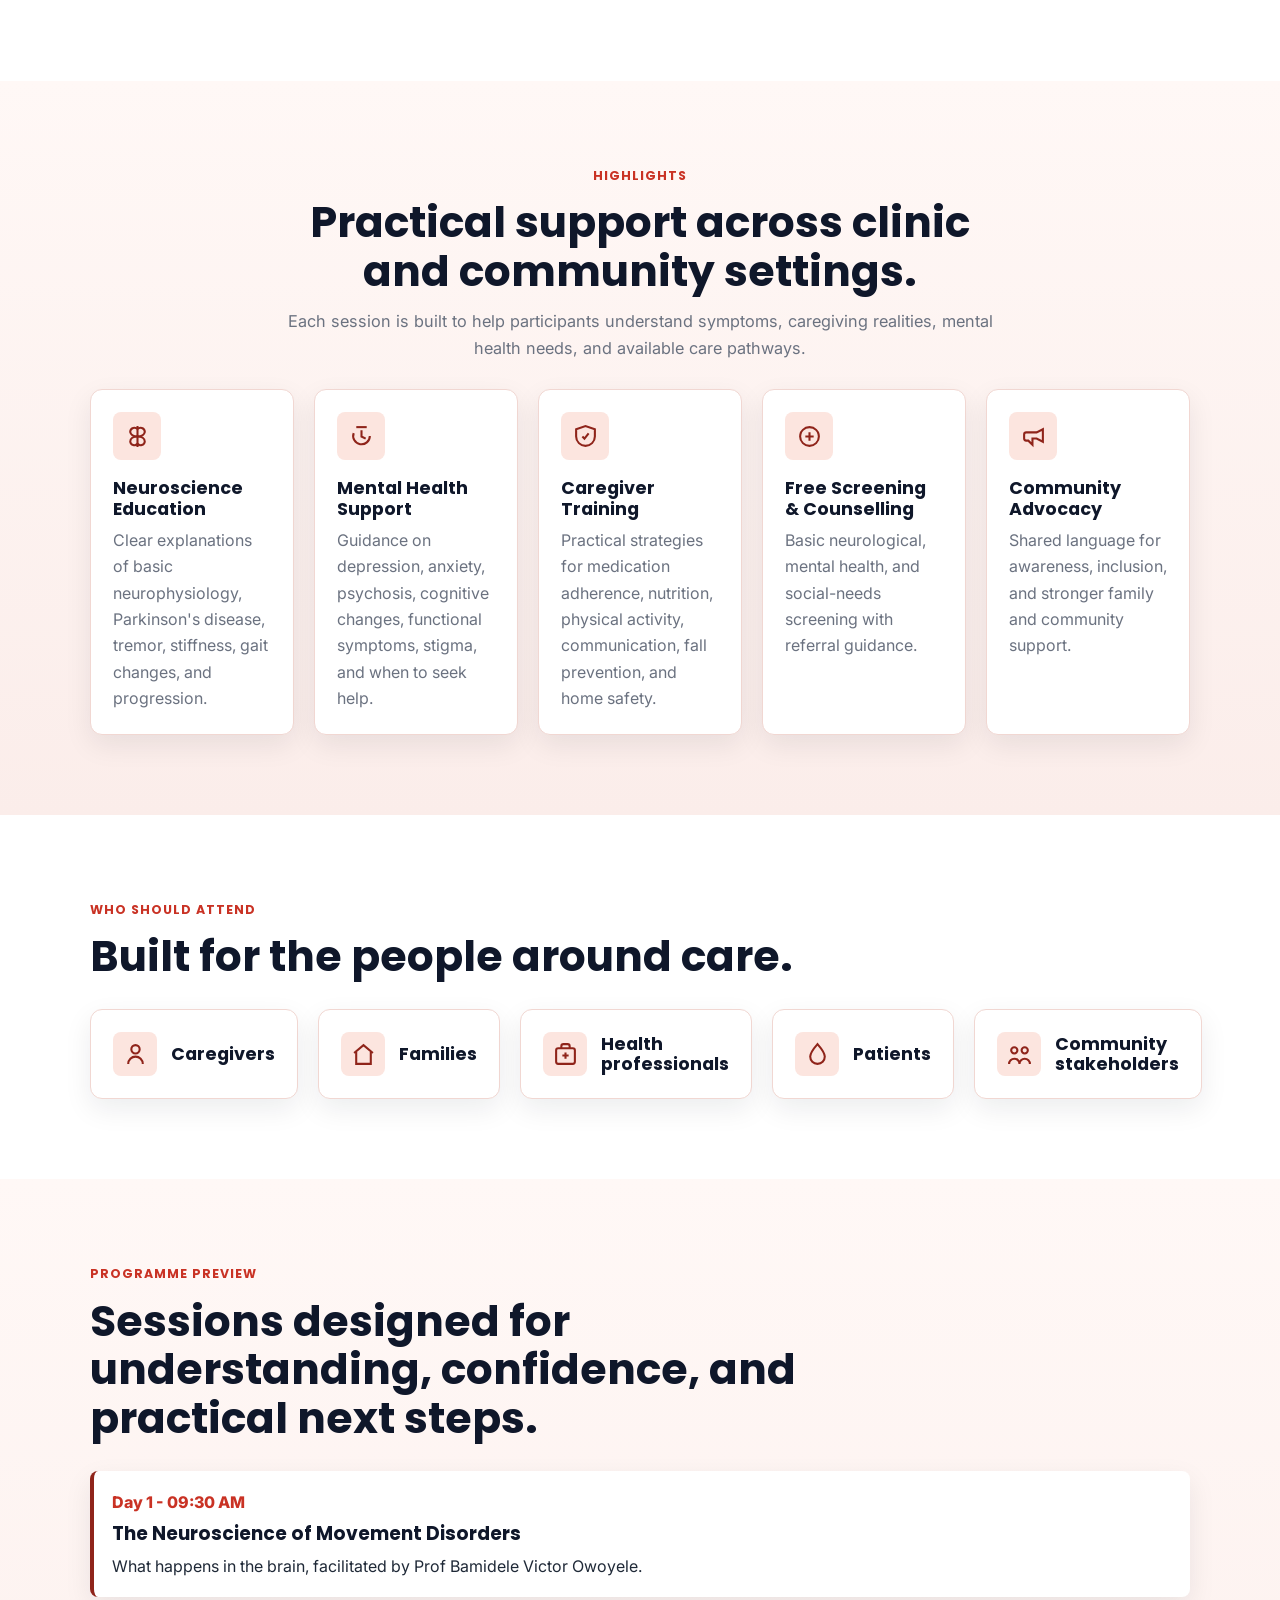
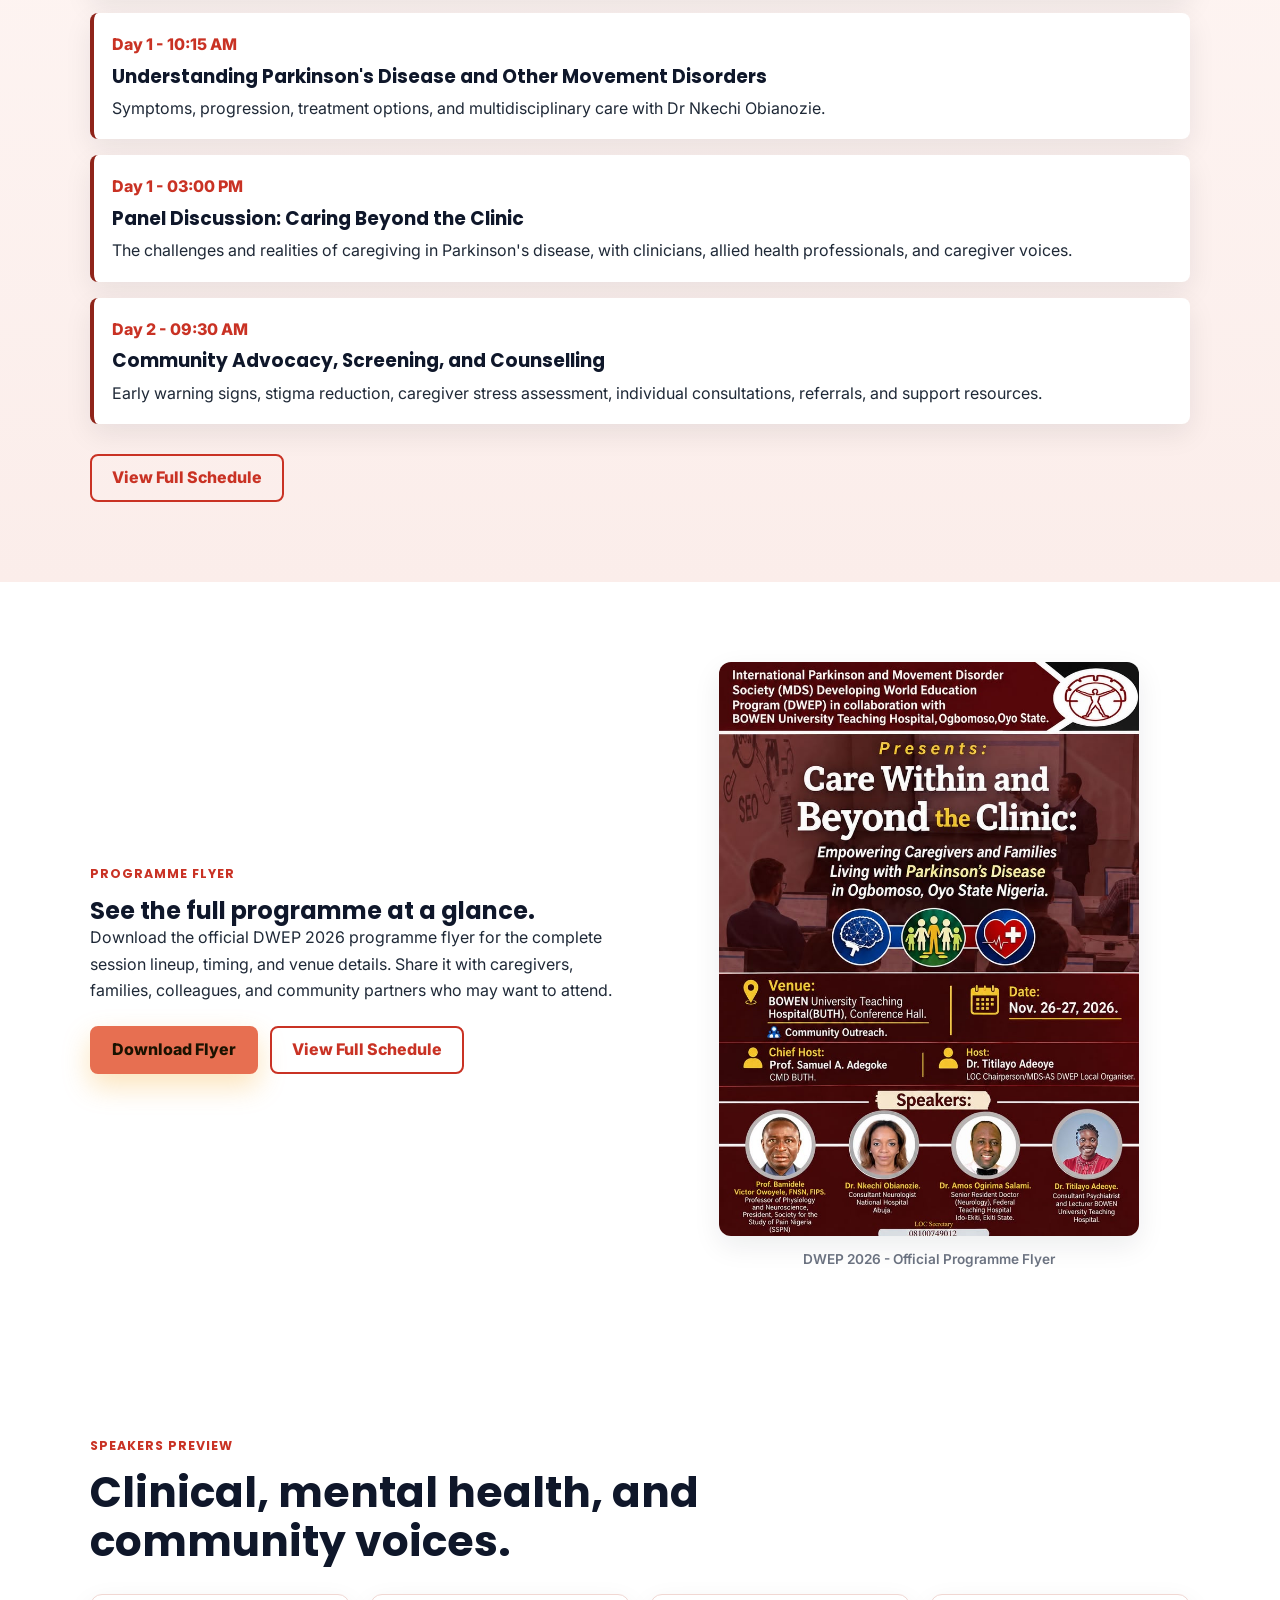
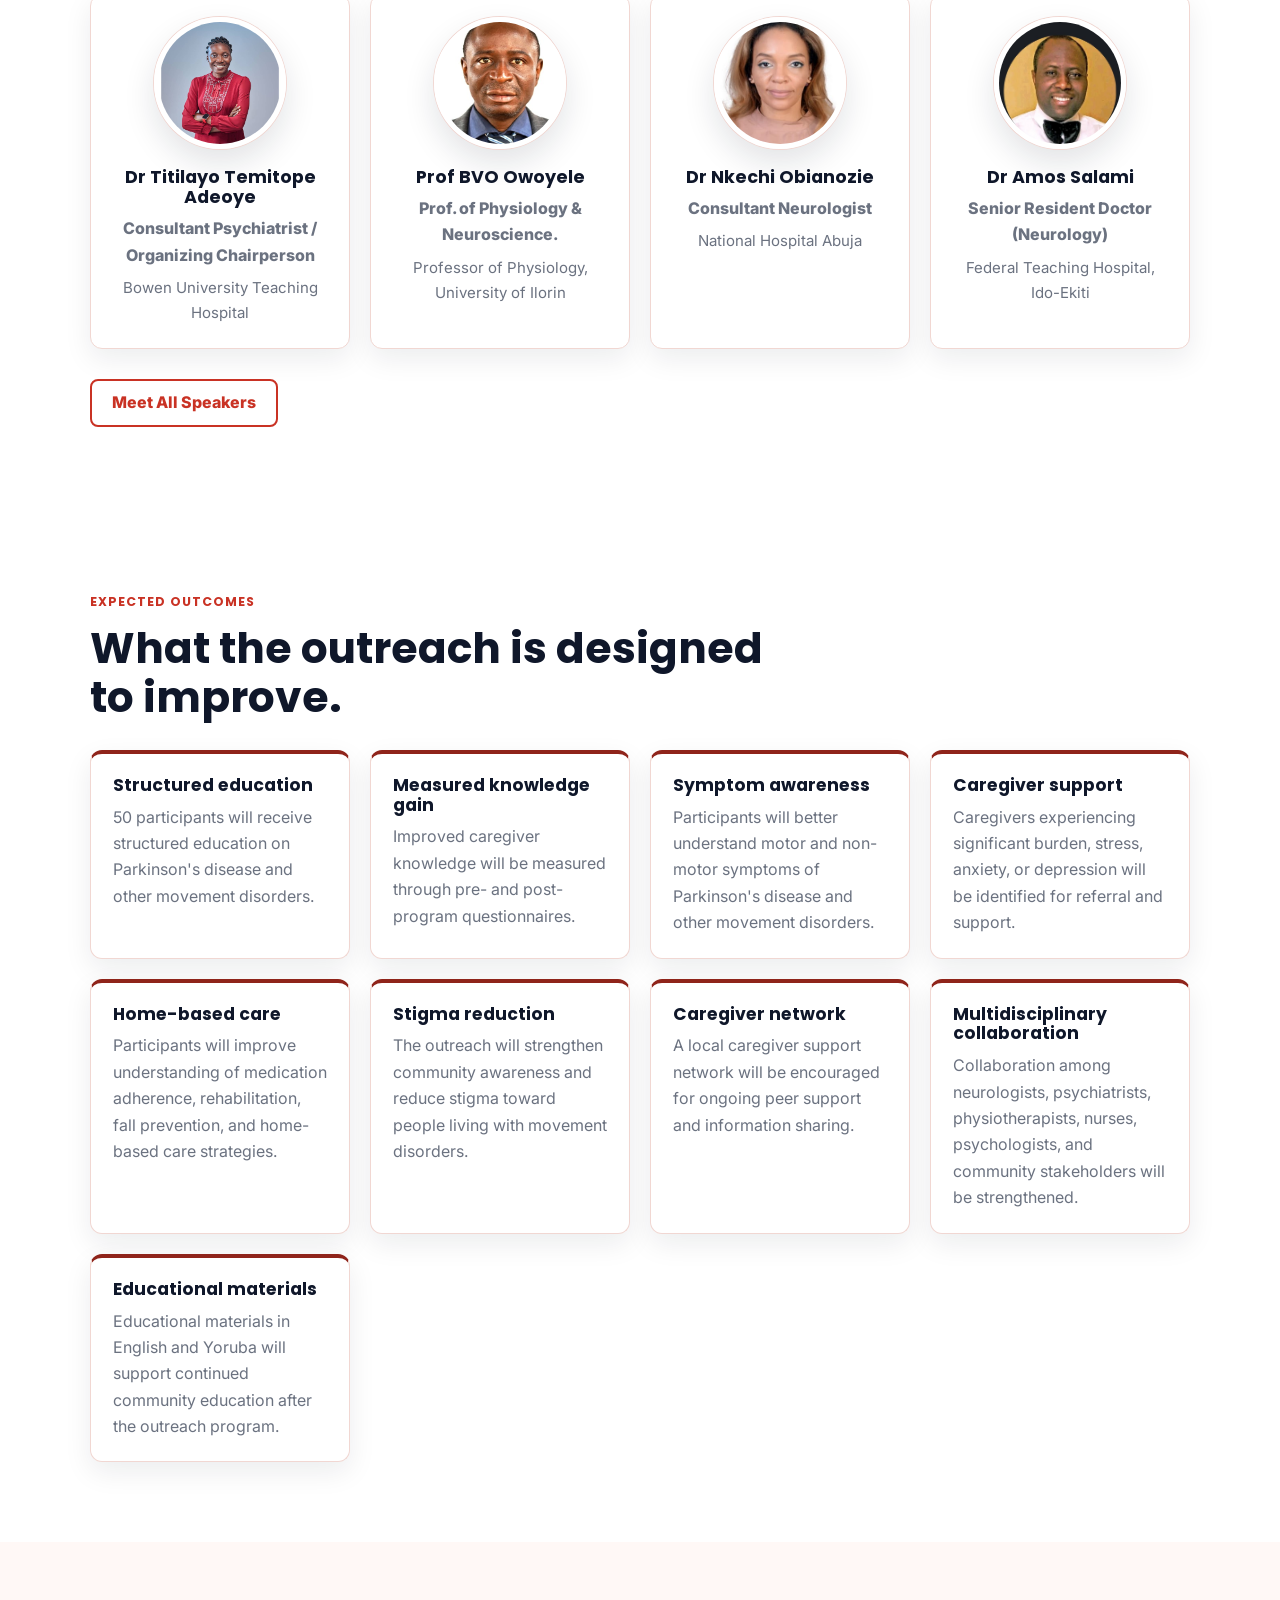
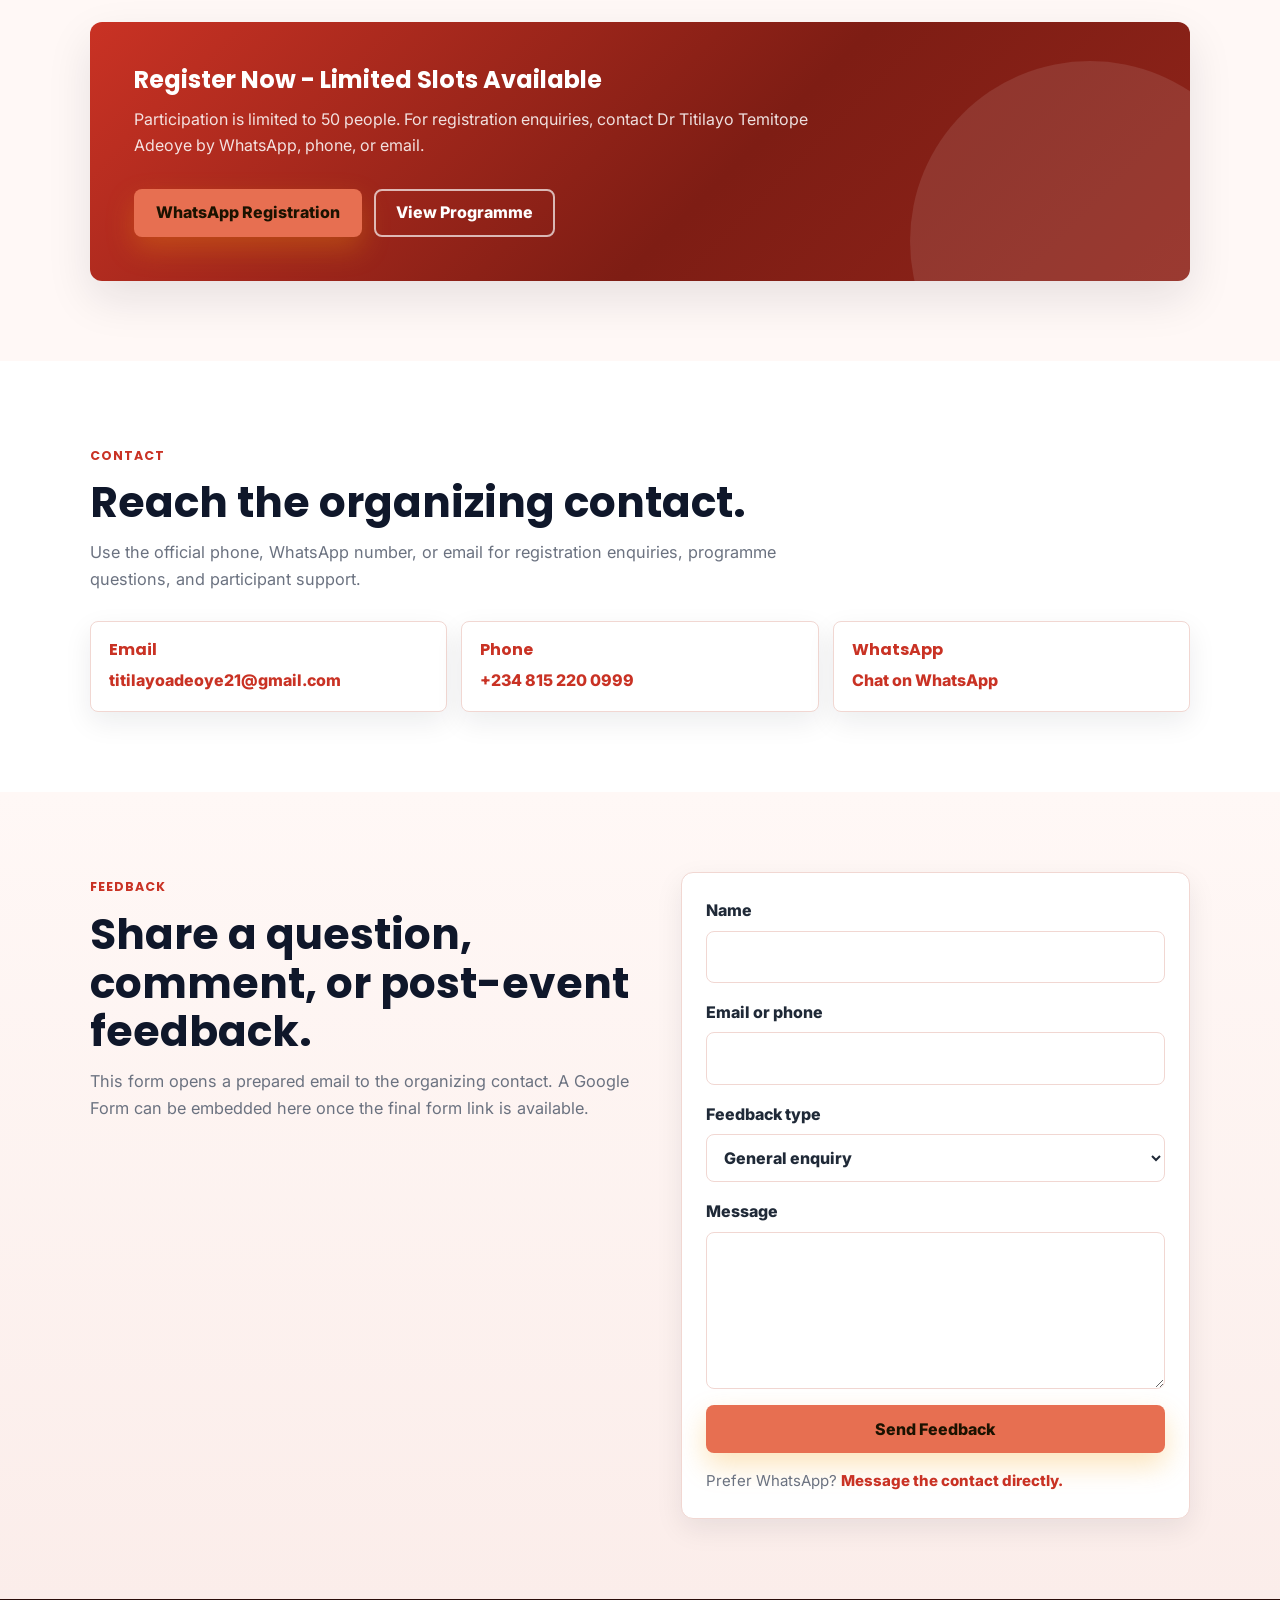
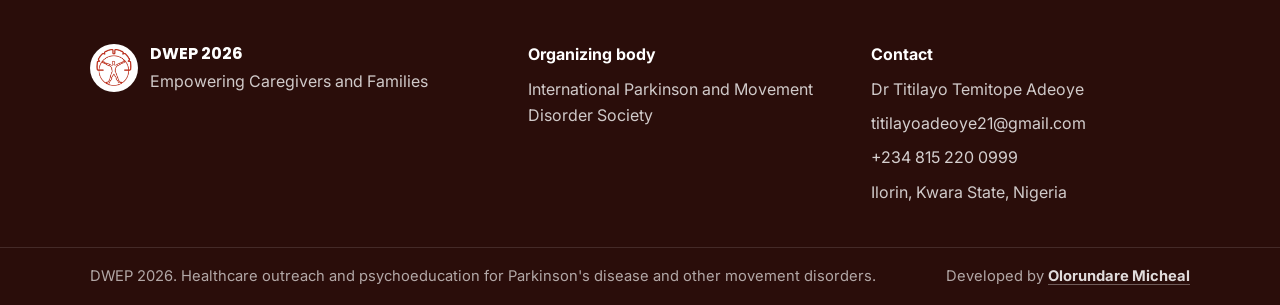
==== commit d4a53982: "add programme flyer section" ====
--- a/index.html
+++ b/index.html
@@ -197,6 +197,26 @@
         <div class="section-actions">
           <a class="btn btn-outline" href="schedule.html">View Full Schedule</a>
         </div>
+      </div>
+    </section>
+
+    <section class="section section-white" id="flyer">
+      <div class="container flyer-layout">
+        <div class="flyer-copy">
+          <span class="eyebrow">Programme flyer</span>
+          <h2>See the full programme at a glance.</h2>
+          <p>Download the official DWEP 2026 programme flyer for the complete session lineup, timing, and venue details. Share it with caregivers, families, colleagues, and community partners who may want to attend.</p>
+          <div class="flyer-actions">
+            <a class="btn btn-primary" href="assets/images/flyer.jpeg" download>Download Flyer</a>
+            <a class="btn btn-outline" href="schedule.html">View Full Schedule</a>
+          </div>
+        </div>
+        <figure class="flyer-figure">
+          <a href="assets/images/flyer.jpeg" target="_blank" rel="noopener noreferrer" aria-label="Open the DWEP 2026 programme flyer in a new tab">
+            <img class="flyer-image" src="assets/images/flyer.jpeg" alt="DWEP 2026 official programme flyer showing event details and schedule">
+          </a>
+          <figcaption>DWEP 2026 - Official Programme Flyer</figcaption>
+        </figure>
       </div>
     </section>
 
--- a/main.css
+++ b/main.css
@@ -437,6 +437,69 @@
   box-shadow: var(--shadow-soft);
 }
 
+.flyer-layout {
+  display: grid;
+  gap: 40px;
+  align-items: center;
+  grid-template-columns: 1fr;
+}
+
+.flyer-copy {
+  max-width: 540px;
+}
+
+.flyer-actions {
+  display: flex;
+  flex-wrap: wrap;
+  gap: 12px;
+  margin-top: 22px;
+}
+
+.flyer-figure {
+  margin: 0;
+  display: flex;
+  flex-direction: column;
+  align-items: center;
+  gap: 12px;
+}
+
+.flyer-figure a {
+  display: block;
+  width: 100%;
+  max-width: 420px;
+  border-radius: var(--radius);
+  overflow: hidden;
+  box-shadow: var(--shadow-soft);
+  transition: transform 220ms ease, box-shadow 220ms ease;
+}
+
+.flyer-figure a:hover,
+.flyer-figure a:focus-visible {
+  transform: translateY(-3px);
+  box-shadow: var(--shadow);
+}
+
+.flyer-image {
+  display: block;
+  width: 100%;
+  height: auto;
+  background: var(--white);
+}
+
+.flyer-figure figcaption {
+  font-size: 0.85rem;
+  color: var(--muted);
+  font-weight: 600;
+  text-align: center;
+}
+
+@media (min-width: 880px) {
+  .flyer-layout {
+    grid-template-columns: 1fr 1fr;
+    gap: 56px;
+  }
+}
+
 .about-stat {
   display: grid;
   gap: 6px;
